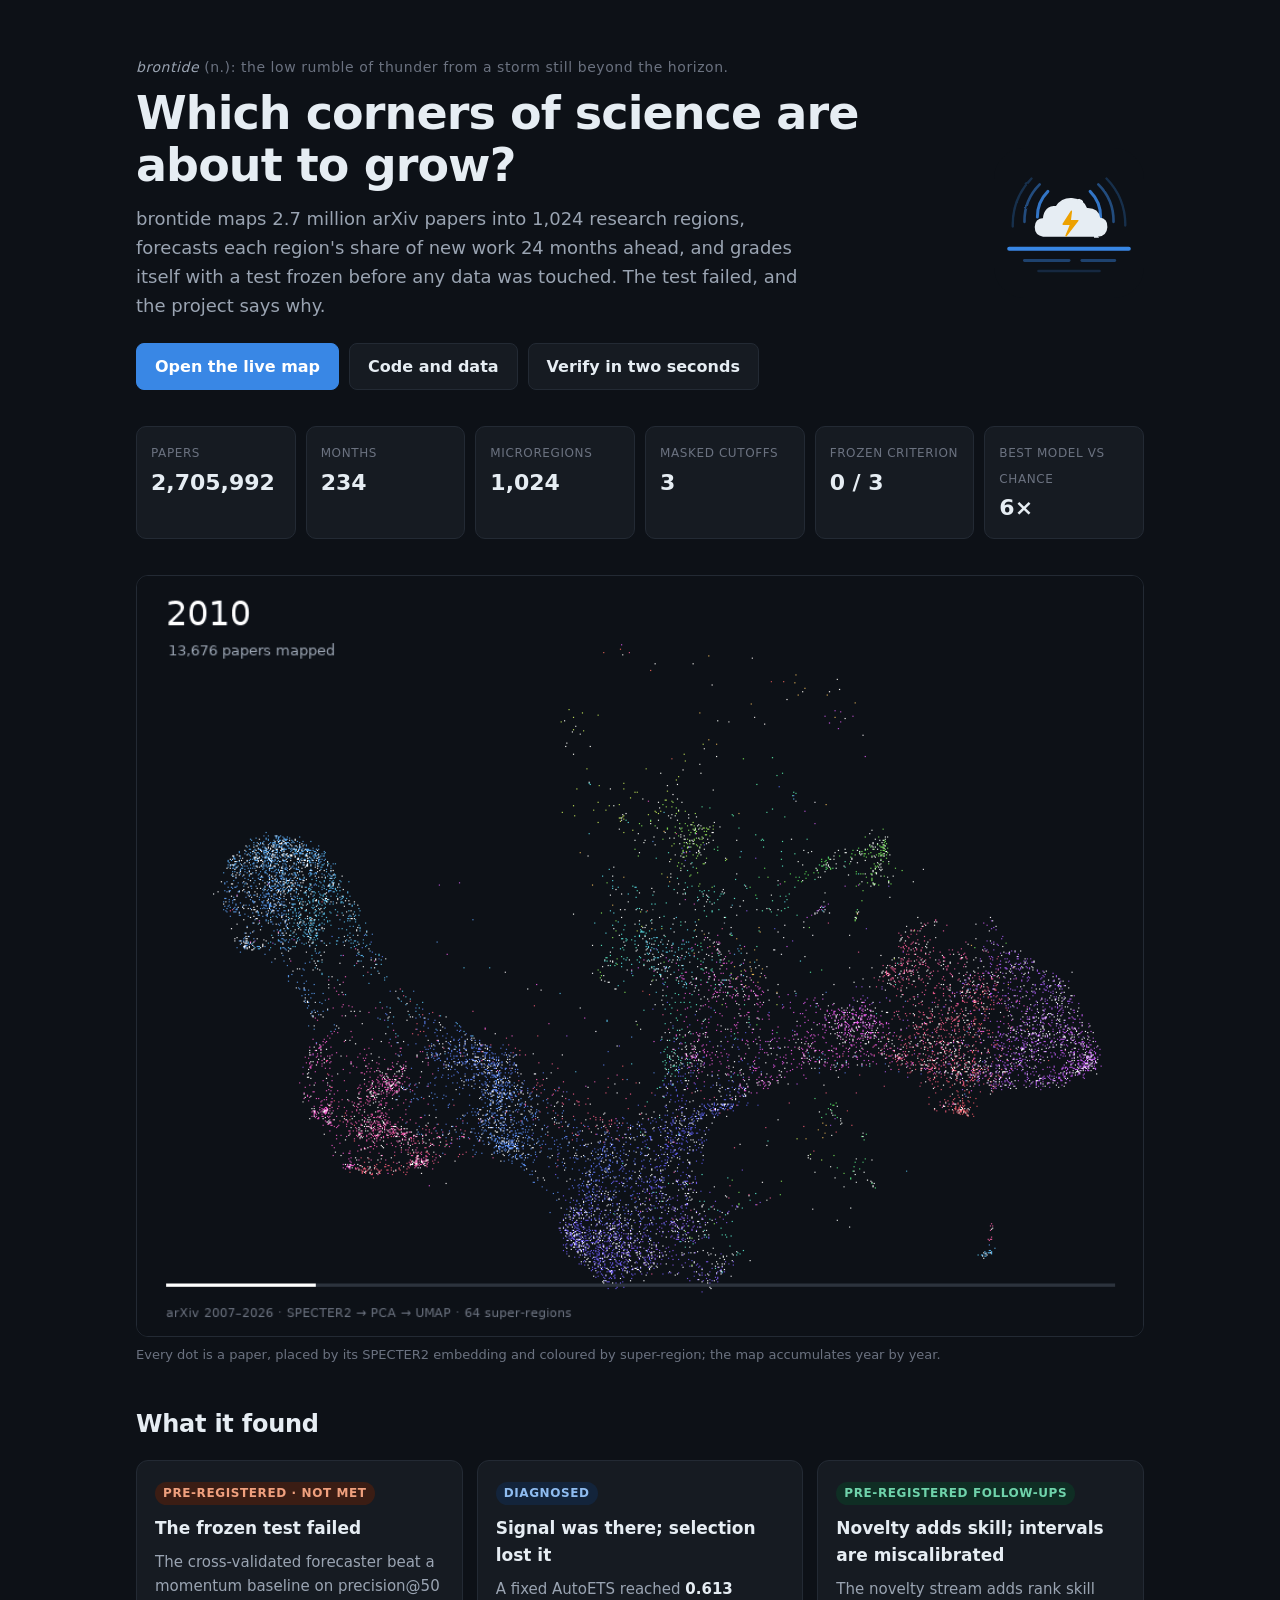
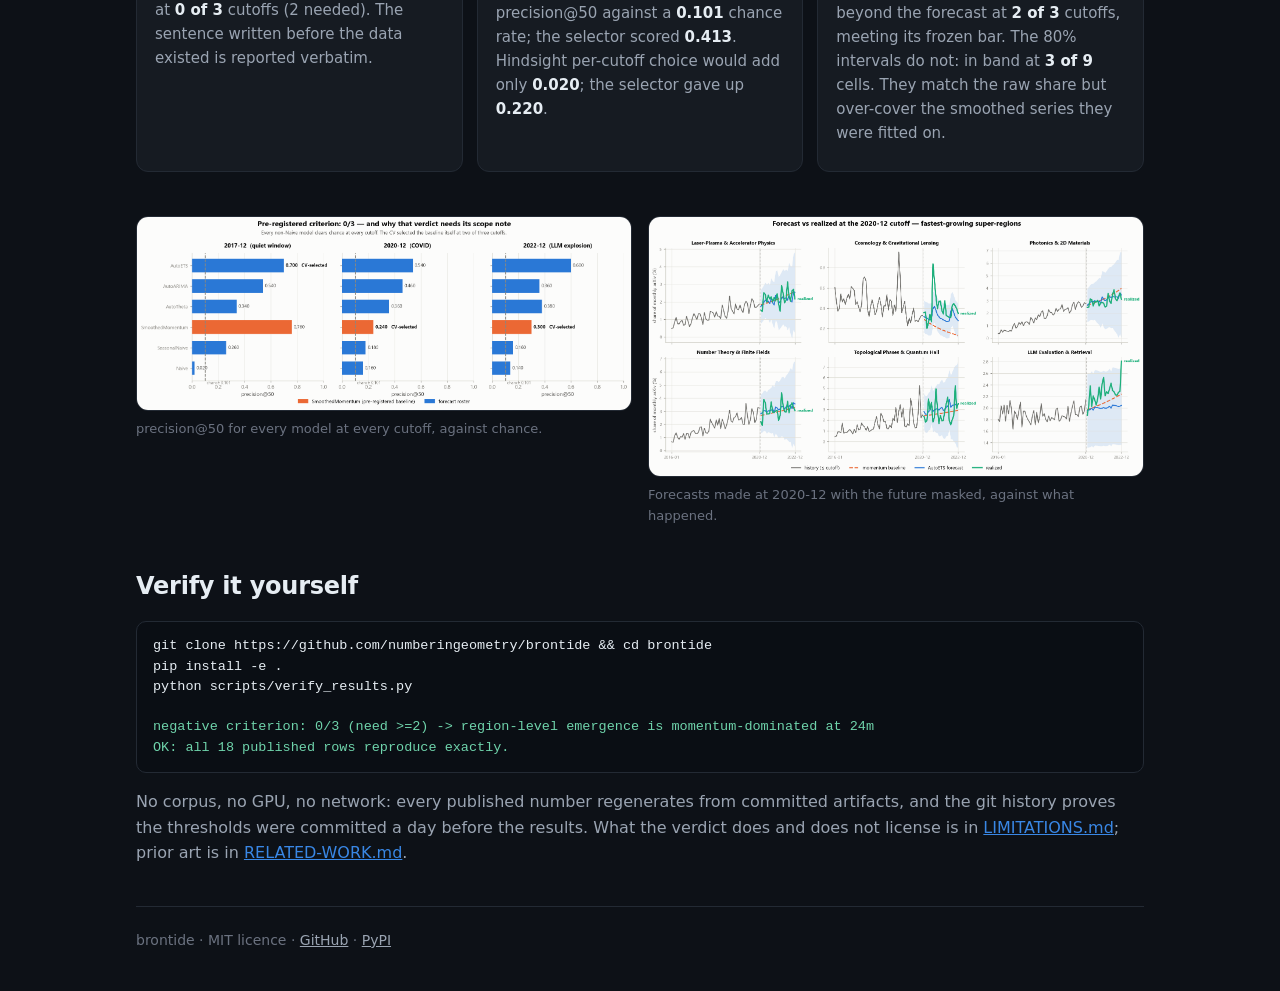
==== index.html @ 17303160 "Lead with the map, keep the null as the headline, and host the project page The README now opens wit" ====
<!doctype html>
<html lang="en">
<head>
<meta charset="utf-8">
<meta name="viewport" content="width=device-width, initial-scale=1">
<title>brontide · forecasting the research frontier</title>
<meta name="description" content="2.7 million arXiv papers, 1,024 research regions, 24-month forecasts, and a pre-registered test that failed, with the reason.">
<link rel="icon" href="assets/brontide-logo.svg" type="image/svg+xml">
<style>
:root { --bg:#0d1117; --panel:#161b22; --line:#232a34; --ink:#e6edf3; --ink2:#9aa4b2; --ink3:#6b7280;
  --blue:#3987e5; --orange:#d95926; --aqua:#199e70; }
* { box-sizing: border-box; }
body { margin: 0; background: var(--bg); color: var(--ink);
  font: 16px/1.6 system-ui, -apple-system, "Segoe UI", Inter, sans-serif; }
a { color: var(--blue); }
.wrap { max-width: 1040px; margin: 0 auto; padding: 0 16px; }
.hero { padding: 56px 0 28px; display: grid; grid-template-columns: 1fr auto; gap: 28px; align-items: center; }
@media (max-width: 720px) { .hero { grid-template-columns: 1fr; padding-top: 32px; } .hero img.logo { display: none; } }
.kicker { color: var(--ink3); font-size: 14px; letter-spacing: .04em; margin: 0 0 10px; }
.kicker em { color: var(--ink2); }
h1 { font-size: clamp(30px, 5vw, 46px); line-height: 1.12; margin: 0 0 14px; letter-spacing: -.02em; }
.lead { font-size: 18px; color: var(--ink2); max-width: 680px; margin: 0 0 22px; }
.cta { display: flex; gap: 10px; flex-wrap: wrap; }
.btn { display: inline-block; padding: 10px 18px; border-radius: 8px; text-decoration: none; font-weight: 600;
  border: 1px solid var(--line); color: var(--ink); background: var(--panel); }
.btn.primary { background: var(--blue); border-color: var(--blue); color: #fff; }
.logo { width: 150px; height: 150px; }
.stats { display: grid; grid-template-columns: repeat(auto-fit, minmax(150px, 1fr)); gap: 10px; margin: 8px 0 36px; }
.stat { background: var(--panel); border: 1px solid var(--line); border-radius: 10px; padding: 12px 14px; }
.stat b { display: block; font-size: 22px; font-variant-numeric: tabular-nums; }
.stat span { color: var(--ink3); font-size: 12px; text-transform: uppercase; letter-spacing: .05em; }
figure { margin: 0 0 40px; }
figure img { width: 100%; height: auto; border-radius: 12px; border: 1px solid var(--line); background: #0a0e14; display: block; }
figcaption { color: var(--ink3); font-size: 13px; margin-top: 8px; }
h2 { font-size: 24px; margin: 0 0 16px; letter-spacing: -.01em; }
.findings { display: grid; grid-template-columns: repeat(auto-fit, minmax(280px, 1fr)); gap: 14px; margin-bottom: 44px; }
.card { background: var(--panel); border: 1px solid var(--line); border-radius: 12px; padding: 18px; }
.card h3 { margin: 0 0 8px; font-size: 17px; }
.card p { margin: 0 0 8px; color: var(--ink2); font-size: 15px; }
.tag { display: inline-block; font-size: 12px; font-weight: 700; letter-spacing: .05em; text-transform: uppercase;
  padding: 2px 8px; border-radius: 999px; margin-bottom: 10px; }
.tag.fail { background: #3b1d14; color: #f0a07e; } .tag.ok { background: #0f2e24; color: #6fd3ab; } .tag.note { background: #13243b; color: #8fbcf0; }
.num { color: var(--ink); font-weight: 650; font-variant-numeric: tabular-nums; }
pre { background: #0a0e14; border: 1px solid var(--line); border-radius: 10px; padding: 14px 16px; overflow-x: auto;
  font: 13.5px/1.5 ui-monospace, SFMono-Regular, Menlo, Consolas, monospace; color: var(--ink); margin: 0 0 12px; }
.ok-line { color: #6fd3ab; }
.grid2 { display: grid; grid-template-columns: 1fr 1fr; gap: 16px; }
@media (max-width: 720px) { .grid2 { grid-template-columns: 1fr; } }
footer { border-top: 1px solid var(--line); margin-top: 40px; padding: 22px 0 40px; color: var(--ink3); font-size: 14px; }
footer a { color: var(--ink2); }
</style>
</head>
<body>
<div class="wrap">
  <section class="hero">
    <div>
      <p class="kicker"><em>brontide</em> (n.): the low rumble of thunder from a storm still beyond the horizon.</p>
      <h1>Which corners of science are about to grow?</h1>
      <p class="lead">brontide maps 2.7 million arXiv papers into 1,024 research regions, forecasts each region's
        share of new work 24 months ahead, and grades itself with a test frozen before any data was touched.
        The test failed, and the project says why.</p>
      <div class="cta">
        <a class="btn primary" href="dashboard.html">Open the live map</a>
        <a class="btn" href="https://github.com/numberingeometry/brontide">Code and data</a>
        <a class="btn" href="#verify">Verify in two seconds</a>
      </div>
    </div>
    <img class="logo" src="assets/brontide-logo.svg" alt="">
  </section>

  <div class="stats">
    <div class="stat"><span>Papers</span><b>2,705,992</b></div>
    <div class="stat"><span>Months</span><b>234</b></div>
    <div class="stat"><span>Microregions</span><b>1,024</b></div>
    <div class="stat"><span>Masked cutoffs</span><b>3</b></div>
    <div class="stat"><span>Frozen criterion</span><b>0 / 3</b></div>
    <div class="stat"><span>Best model vs chance</span><b>6&times;</b></div>
  </div>

  <figure>
    <img src="figures/map-evolution.gif" alt="The arXiv research frontier filling in, 2007 to 2026" loading="lazy">
    <figcaption>Every dot is a paper, placed by its SPECTER2 embedding and coloured by super-region; the map accumulates year by year.</figcaption>
  </figure>

  <h2>What it found</h2>
  <div class="findings">
    <div class="card">
      <span class="tag fail">Pre-registered · not met</span>
      <h3>The frozen test failed</h3>
      <p>The cross-validated forecaster beat a momentum baseline on precision@50 at <span class="num">0 of 3</span>
        cutoffs (2 needed). The sentence written before the data existed is reported verbatim.</p>
    </div>
    <div class="card">
      <span class="tag note">Diagnosed</span>
      <h3>Signal was there; selection lost it</h3>
      <p>A fixed AutoETS reached <span class="num">0.613</span> precision@50 against a <span class="num">0.101</span>
        chance rate; the selector scored <span class="num">0.413</span>. Hindsight per-cutoff choice would add only
        <span class="num">0.020</span>; the selector gave up <span class="num">0.220</span>.</p>
    </div>
    <div class="card">
      <span class="tag ok">Pre-registered follow-ups</span>
      <h3>Novelty adds skill; intervals are miscalibrated</h3>
      <p>The novelty stream adds rank skill beyond the forecast at <span class="num">2 of 3</span> cutoffs, meeting
        its frozen bar. The 80% intervals do not: in band at <span class="num">3 of 9</span> cells. They match the
        raw share but over-cover the smoothed series they were fitted on.</p>
    </div>
  </div>

  <div class="grid2">
    <figure>
      <img src="figures/validation-precision.png" alt="precision@50 by model and cutoff against the chance rate" loading="lazy">
      <figcaption>precision@50 for every model at every cutoff, against chance.</figcaption>
    </figure>
    <figure>
      <img src="figures/forecast-vs-realized.png" alt="History, forecast band and realised path for six super-regions" loading="lazy">
      <figcaption>Forecasts made at 2020-12 with the future masked, against what happened.</figcaption>
    </figure>
  </div>

  <h2 id="verify">Verify it yourself</h2>
  <pre>git clone https://github.com/numberingeometry/brontide && cd brontide
pip install -e .
python scripts/verify_results.py

<span class="ok-line">negative criterion: 0/3 (need >=2) -> region-level emergence is momentum-dominated at 24m
OK: all 18 published rows reproduce exactly.</span></pre>
  <p style="color:var(--ink2)">No corpus, no GPU, no network: every published number regenerates from committed artifacts,
    and the git history proves the thresholds were committed a day before the results.
    What the verdict does and does not license is in
    <a href="https://github.com/numberingeometry/brontide/blob/main/LIMITATIONS.md">LIMITATIONS.md</a>;
    prior art is in <a href="https://github.com/numberingeometry/brontide/blob/main/RELATED-WORK.md">RELATED-WORK.md</a>.</p>

  <footer>
    brontide · MIT licence ·
    <a href="https://github.com/numberingeometry/brontide">GitHub</a> ·
    <a href="https://pypi.org/project/brontide/">PyPI</a>
  </footer>
</div>
</body>
</html>
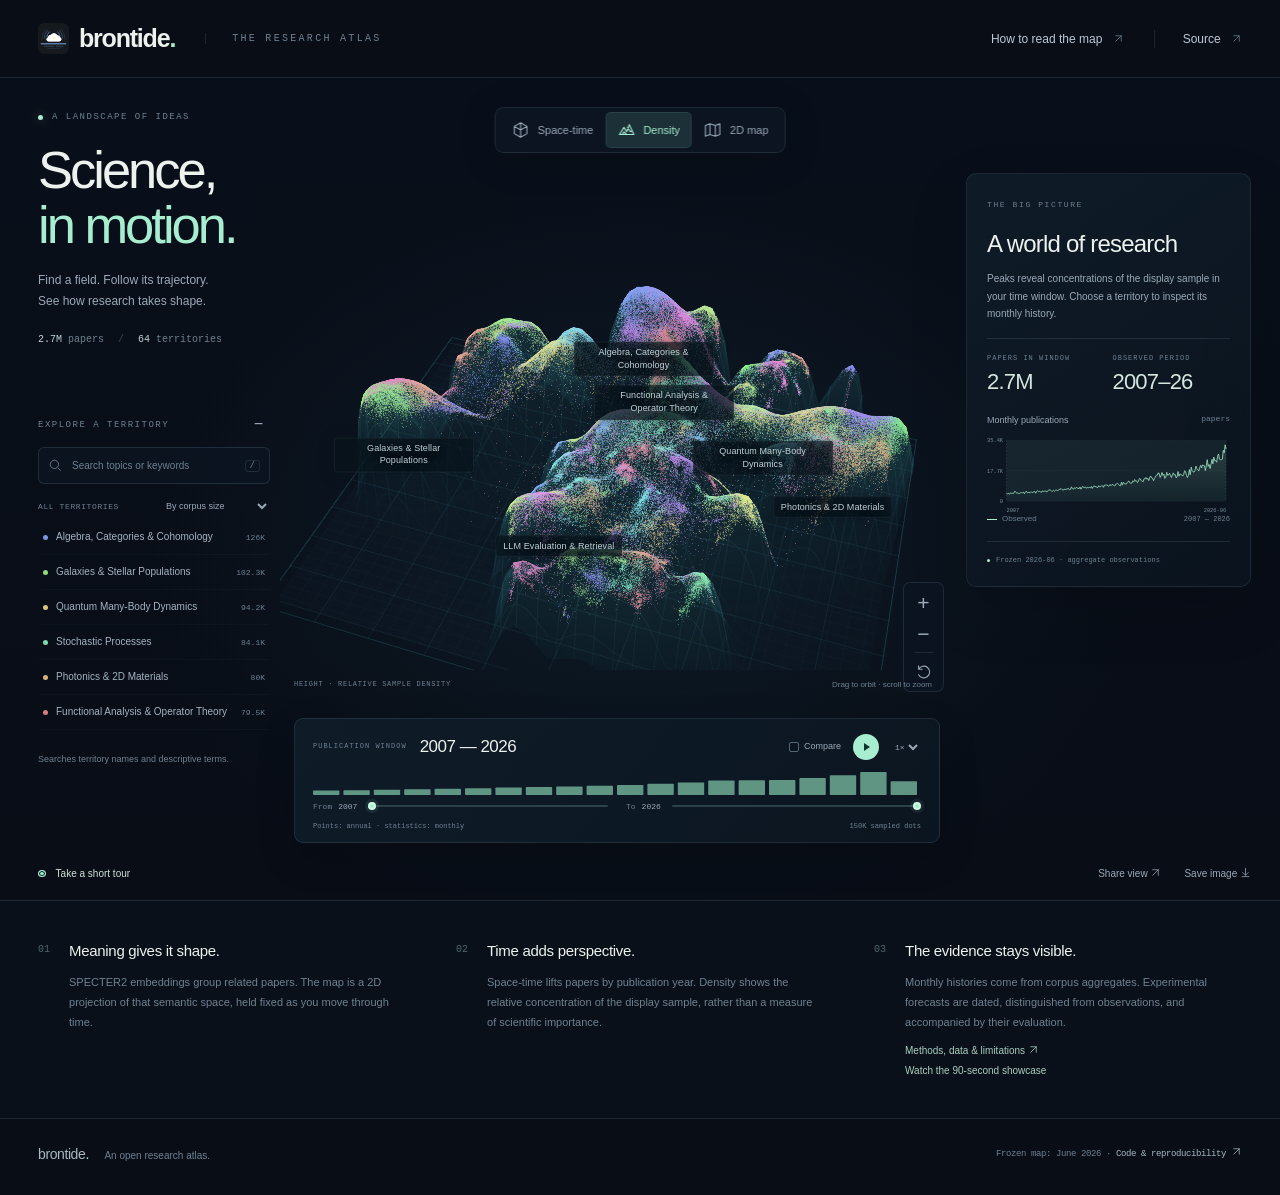
==== commit c4b82ddd: "Launch the cinematic research atlas with temporal exploration and portable public sources" ====
--- a/index.html
+++ b/index.html
@@ -1,140 +1,86 @@
 <!doctype html>
 <html lang="en">
 <head>
-<meta charset="utf-8">
-<meta name="viewport" content="width=device-width, initial-scale=1">
-<title>brontide · forecasting the research frontier</title>
-<meta name="description" content="2.7 million arXiv papers, 1,024 research regions, 24-month forecasts, and a pre-registered test that failed, with the reason.">
-<link rel="icon" href="assets/brontide-logo.svg" type="image/svg+xml">
-<style>
-:root { --bg:#0d1117; --panel:#161b22; --line:#232a34; --ink:#e6edf3; --ink2:#9aa4b2; --ink3:#6b7280;
-  --blue:#3987e5; --orange:#d95926; --aqua:#199e70; }
-* { box-sizing: border-box; }
-body { margin: 0; background: var(--bg); color: var(--ink);
-  font: 16px/1.6 system-ui, -apple-system, "Segoe UI", Inter, sans-serif; }
-a { color: var(--blue); }
-.wrap { max-width: 1040px; margin: 0 auto; padding: 0 16px; }
-.hero { padding: 56px 0 28px; display: grid; grid-template-columns: 1fr auto; gap: 28px; align-items: center; }
-@media (max-width: 720px) { .hero { grid-template-columns: 1fr; padding-top: 32px; } .hero img.logo { display: none; } }
-.kicker { color: var(--ink3); font-size: 14px; letter-spacing: .04em; margin: 0 0 10px; }
-.kicker em { color: var(--ink2); }
-h1 { font-size: clamp(30px, 5vw, 46px); line-height: 1.12; margin: 0 0 14px; letter-spacing: -.02em; }
-.lead { font-size: 18px; color: var(--ink2); max-width: 680px; margin: 0 0 22px; }
-.cta { display: flex; gap: 10px; flex-wrap: wrap; }
-.btn { display: inline-block; padding: 10px 18px; border-radius: 8px; text-decoration: none; font-weight: 600;
-  border: 1px solid var(--line); color: var(--ink); background: var(--panel); }
-.btn.primary { background: var(--blue); border-color: var(--blue); color: #fff; }
-.logo { width: 150px; height: 150px; }
-.stats { display: grid; grid-template-columns: repeat(auto-fit, minmax(150px, 1fr)); gap: 10px; margin: 8px 0 36px; }
-.stat { background: var(--panel); border: 1px solid var(--line); border-radius: 10px; padding: 12px 14px; }
-.stat b { display: block; font-size: 22px; font-variant-numeric: tabular-nums; }
-.stat span { color: var(--ink3); font-size: 12px; text-transform: uppercase; letter-spacing: .05em; }
-figure { margin: 0 0 40px; }
-figure img { width: 100%; height: auto; border-radius: 12px; border: 1px solid var(--line); background: #0a0e14; display: block; }
-figcaption { color: var(--ink3); font-size: 13px; margin-top: 8px; }
-h2 { font-size: 24px; margin: 0 0 16px; letter-spacing: -.01em; }
-.findings { display: grid; grid-template-columns: repeat(auto-fit, minmax(280px, 1fr)); gap: 14px; margin-bottom: 44px; }
-.card { background: var(--panel); border: 1px solid var(--line); border-radius: 12px; padding: 18px; }
-.card h3 { margin: 0 0 8px; font-size: 17px; }
-.card p { margin: 0 0 8px; color: var(--ink2); font-size: 15px; }
-.tag { display: inline-block; font-size: 12px; font-weight: 700; letter-spacing: .05em; text-transform: uppercase;
-  padding: 2px 8px; border-radius: 999px; margin-bottom: 10px; }
-.tag.fail { background: #3b1d14; color: #f0a07e; } .tag.ok { background: #0f2e24; color: #6fd3ab; } .tag.note { background: #13243b; color: #8fbcf0; }
-.num { color: var(--ink); font-weight: 650; font-variant-numeric: tabular-nums; }
-pre { background: #0a0e14; border: 1px solid var(--line); border-radius: 10px; padding: 14px 16px; overflow-x: auto;
-  font: 13.5px/1.5 ui-monospace, SFMono-Regular, Menlo, Consolas, monospace; color: var(--ink); margin: 0 0 12px; }
-.ok-line { color: #6fd3ab; }
-.grid2 { display: grid; grid-template-columns: 1fr 1fr; gap: 16px; }
-@media (max-width: 720px) { .grid2 { grid-template-columns: 1fr; } }
-footer { border-top: 1px solid var(--line); margin-top: 40px; padding: 22px 0 40px; color: var(--ink3); font-size: 14px; }
-footer a { color: var(--ink2); }
-</style>
+  <meta charset="utf-8">
+  <meta name="viewport" content="width=device-width, initial-scale=1">
+  <meta name="theme-color" content="#080d16">
+  <meta name="description" content="Explore the shape of research. An interactive atlas of 2.7 million arXiv papers, with semantic territories, publication timelines, and a space-time view.">
+  <title>brontide — the research atlas</title>
+  <link rel="icon" href="assets/brontide-logo.svg" type="image/svg+xml">
+  <link rel="stylesheet" href="web/styles.css">
 </head>
 <body>
-<div class="wrap">
-  <section class="hero">
-    <div>
-      <p class="kicker"><em>brontide</em> (n.): the low rumble of thunder from a storm still beyond the horizon.</p>
-      <h1>Which corners of science are about to grow?</h1>
-      <p class="lead">brontide maps 2.7 million arXiv papers into 1,024 research regions, forecasts each region's
-        share of new work 24 months ahead, and grades itself with a test frozen before any data was touched.
-        The test failed, and the project says why.</p>
-      <div class="cta">
-        <a class="btn primary" href="dashboard.html">Open the live map</a>
-        <a class="btn" href="https://github.com/numberingeometry/brontide">Code and data</a>
-        <a class="btn" href="#verify">Verify in two seconds</a>
+  <a class="skip-link" href="#explorer">Skip to research atlas</a>
+  <header class="site-header">
+    <a class="brand" href="./" aria-label="brontide home"><img src="assets/brontide-logo.svg" alt="" width="34" height="34"><span>brontide<span class="brand-dot">.</span></span></a>
+    <div class="header-description">THE RESEARCH ATLAS</div>
+    <nav aria-label="Main navigation">
+      <button class="text-button" id="method-open">How to read the map <span aria-hidden="true"><svg class="inline-icon" viewBox="0 0 16 16" aria-hidden="true"><path d="M4 12 12 4M4 4h8v8"/></svg></span></button>
+      <a class="source-link" href="https://github.com/numberingeometry/brontide" target="_blank" rel="noopener">Source <span aria-hidden="true"><svg class="inline-icon" viewBox="0 0 16 16" aria-hidden="true"><path d="M4 12 12 4M4 4h8v8"/></svg></span></a>
+    </nav>
+  </header>
+  <main id="explorer">
+    <section class="atlas" aria-label="Interactive research atlas">
+      <div class="scene" id="scene">
+        <canvas id="atlas-canvas" tabindex="0" aria-label="Research map. Drag to orbit, shift-drag to pan, scroll to zoom. Arrow keys orbit; plus and minus zoom; Home resets. Select a topic from the topic list for an accessible alternative."></canvas>
+        <div class="map-labels" id="map-labels" aria-hidden="true"></div>
+        <div class="axis-labels" id="axis-labels" aria-hidden="true"></div>
+        <div class="map-tooltip" id="map-tooltip" hidden></div>
+        <div class="loading-screen" id="loading" role="status"><span class="loading-orbit" aria-hidden="true"></span><span>Opening the research landscape…</span><small>Real papers. A fixed semantic frame.</small></div>
       </div>
-    </div>
-    <img class="logo" src="assets/brontide-logo.svg" alt="">
-  </section>
-
-  <div class="stats">
-    <div class="stat"><span>Papers</span><b>2,705,992</b></div>
-    <div class="stat"><span>Months</span><b>234</b></div>
-    <div class="stat"><span>Microregions</span><b>1,024</b></div>
-    <div class="stat"><span>Masked cutoffs</span><b>3</b></div>
-    <div class="stat"><span>Frozen criterion</span><b>0 / 3</b></div>
-    <div class="stat"><span>Best model vs chance</span><b>6&times;</b></div>
-  </div>
-
-  <figure>
-    <img src="figures/map-evolution.gif" alt="The arXiv research frontier filling in, 2007 to 2026" loading="lazy">
-    <figcaption>Every dot is a paper, placed by its SPECTER2 embedding and coloured by super-region; the map accumulates year by year.</figcaption>
-  </figure>
-
-  <h2>What it found</h2>
-  <div class="findings">
-    <div class="card">
-      <span class="tag fail">Pre-registered · not met</span>
-      <h3>The frozen test failed</h3>
-      <p>The cross-validated forecaster beat a momentum baseline on precision@50 at <span class="num">0 of 3</span>
-        cutoffs (2 needed). The sentence written before the data existed is reported verbatim.</p>
-    </div>
-    <div class="card">
-      <span class="tag note">Diagnosed</span>
-      <h3>Signal was there; selection lost it</h3>
-      <p>A fixed AutoETS reached <span class="num">0.613</span> precision@50 against a <span class="num">0.101</span>
-        chance rate; the selector scored <span class="num">0.413</span>. Hindsight per-cutoff choice would add only
-        <span class="num">0.020</span>; the selector gave up <span class="num">0.220</span>.</p>
-    </div>
-    <div class="card">
-      <span class="tag ok">Pre-registered follow-ups</span>
-      <h3>Novelty adds skill; intervals are miscalibrated</h3>
-      <p>The novelty stream adds rank skill beyond the forecast at <span class="num">2 of 3</span> cutoffs, meeting
-        its frozen bar. The 80% intervals do not: in band at <span class="num">3 of 9</span> cells. They match the
-        raw share but over-cover the smoothed series they were fitted on.</p>
-    </div>
-  </div>
-
-  <div class="grid2">
-    <figure>
-      <img src="figures/validation-precision.png" alt="precision@50 by model and cutoff against the chance rate" loading="lazy">
-      <figcaption>precision@50 for every model at every cutoff, against chance.</figcaption>
-    </figure>
-    <figure>
-      <img src="figures/forecast-vs-realized.png" alt="History, forecast band and realised path for six super-regions" loading="lazy">
-      <figcaption>Forecasts made at 2020-12 with the future masked, against what happened.</figcaption>
-    </figure>
-  </div>
-
-  <h2 id="verify">Verify it yourself</h2>
-  <pre>git clone https://github.com/numberingeometry/brontide && cd brontide
-pip install -e .
-python scripts/verify_results.py
-
-<span class="ok-line">negative criterion: 0/3 (need >=2) -> region-level emergence is momentum-dominated at 24m
-OK: all 18 published rows reproduce exactly.</span></pre>
-  <p style="color:var(--ink2)">No corpus, no GPU, no network: every published number regenerates from committed artifacts,
-    and the git history proves the thresholds were committed a day before the results.
-    What the verdict does and does not license is in
-    <a href="https://github.com/numberingeometry/brontide/blob/main/LIMITATIONS.md">LIMITATIONS.md</a>;
-    prior art is in <a href="https://github.com/numberingeometry/brontide/blob/main/RELATED-WORK.md">RELATED-WORK.md</a>.</p>
-
-  <footer>
-    brontide · MIT licence ·
-    <a href="https://github.com/numberingeometry/brontide">GitHub</a> ·
-    <a href="https://pypi.org/project/brontide/">PyPI</a>
-  </footer>
-</div>
+      <div class="stage-heading">
+        <div class="eyebrow"><span class="status-dot"></span> A LANDSCAPE OF IDEAS</div>
+        <h1>Science,<br><span>in motion.</span></h1>
+        <p>Find a field. Follow its trajectory.<br>See how research takes shape.</p>
+        <div class="corpus-line"><strong id="corpus-size">2.7M</strong> papers <span> / </span> <strong id="territory-count">64</strong> territories</div>
+      </div>
+      <div class="view-controls" role="group" aria-label="Visualization mode">
+        <button data-view="space" class="active" aria-pressed="true"><svg viewBox="0 0 20 20" aria-hidden="true"><path d="m10 2 7 4v8l-7 4-7-4V6Zm0 0v8m7-4-7 4-7-4m7 4v8"/></svg>Space-time</button>
+        <button data-view="terrain" aria-pressed="false"><svg viewBox="0 0 20 20" aria-hidden="true"><path d="m2 15 5-8 3 5 3-8 5 11ZM5 15l2-3 3 3m1-8 3 5 2-1"/></svg>Density</button>
+        <button data-view="map" aria-pressed="false"><svg viewBox="0 0 20 20" aria-hidden="true"><path d="m2 5 5-2 6 2 5-2v12l-5 2-6-2-5 2Zm5-2v12m6-10v12"/></svg>2D map</button>
+      </div>
+      <aside class="topic-browser" id="topic-browser" aria-label="Browse research territories">
+        <div class="browser-heading"><span>EXPLORE A TERRITORY</span><button class="icon-button browser-toggle" id="browser-toggle" aria-label="Show or hide topic list" aria-expanded="true">−</button></div>
+        <div class="browser-body" id="browser-body">
+          <label class="search-field" for="topic-search"><svg viewBox="0 0 20 20" aria-hidden="true"><circle cx="8.5" cy="8.5" r="5.5"/><path d="m13 13 4 4"/></svg><input id="topic-search" type="search" placeholder="Search topics or keywords" autocomplete="off"><span class="keycap" aria-hidden="true">/</span></label>
+          <div class="list-heading"><span id="topic-list-caption">ALL TERRITORIES</span><select id="topic-sort" aria-label="Sort territories"><option value="size">By corpus size</option><option value="change">By observed change</option><option value="name">A to Z</option></select></div>
+          <div id="topic-list" class="topic-list" role="list" aria-label="Research territories"></div>
+          <p class="search-note" id="search-note">Searches territory names and descriptive terms.</p>
+        </div>
+      </aside>
+      <aside class="inspector" id="inspector" aria-label="Selected research territory">
+        <div class="inspector-top"><span class="eyebrow" id="detail-kicker">THE BIG PICTURE</span><button class="icon-button" id="clear-selection" aria-label="Clear selected territory" hidden>×</button></div>
+        <h2 id="detail-name">A world of research</h2>
+        <p class="detail-description" id="detail-description">Every point is a sampled paper. Related work forms a territory; height reveals when it appeared.</p>
+        <div id="detail-terms" class="term-list"></div>
+        <div class="detail-stats"><div><span id="stat-one-label">PAPERS IN WINDOW</span><strong id="stat-one">—</strong></div><div><span id="stat-two-label">OBSERVED PERIOD</span><strong id="stat-two">—</strong></div></div>
+        <div class="chart-heading"><span id="chart-title">Monthly publications</span><span id="chart-unit">papers</span></div>
+        <svg id="history-chart" class="history-chart" viewBox="0 0 500 160" role="img" aria-label="Monthly publication history"></svg>
+        <div class="chart-legend"><span><i class="observed-key"></i>Observed</span><span id="forecast-legend" hidden><i class="forecast-key"></i>Forecast</span><span id="chart-date-label">2007 — 2026</span></div>
+        <div class="comparison-note" id="comparison-note" hidden></div>
+        <div class="representative" id="representative" hidden><span class="small-label">A REPRESENTATIVE PAPER</span><p id="representative-title"></p><span class="representative-note">A corpus example, not filtered by the time window.</span></div>
+        <div class="subarea-section" id="subarea-section" hidden><button id="subarea-toggle" class="subarea-toggle" aria-expanded="false">Explore microregions <span id="subarea-count"></span><span aria-hidden="true"><svg class="inline-icon" viewBox="0 0 16 16" aria-hidden="true"><path d="M4 12 12 4M4 4h8v8"/></svg></span></button><div id="subarea-content" hidden><p class="micro-note">Statistical subareas within this territory. Point-level assignments are not included in the public map.</p><label class="sr-only" for="microregion-select">Choose a microregion</label><select id="microregion-select"></select><p id="microregion-description" class="micro-note"></p></div></div>
+        <div class="inspector-footer"><span class="tiny-dot"></span><span id="detail-provenance">Frozen corpus · through June 2026</span></div>
+      </aside>
+      <div class="scene-tools" role="group" aria-label="Map tools">
+        <button class="icon-button" id="zoom-in" aria-label="Zoom in" title="Zoom in">+</button><button class="icon-button" id="zoom-out" aria-label="Zoom out" title="Zoom out">−</button><span></span><button class="icon-button" id="reset-camera" aria-label="Reset camera" title="Reset camera"><svg viewBox="0 0 20 20" aria-hidden="true"><path d="M4 7a6.5 6.5 0 1 1 0 6M4 3v4h4"/></svg></button>
+      </div>
+      <div class="view-caption"><span id="view-caption">VERTICAL AXIS · PUBLICATION YEAR</span><span id="gesture-caption">Drag to orbit · scroll to zoom</span></div>
+      <div class="time-dock">
+        <div class="time-dock-top"><div><span class="small-label">PUBLICATION WINDOW</span><strong id="window-label">2007 — 2026</strong></div><div class="time-actions"><label class="compare-control"><input type="checkbox" id="compare-toggle"><span>Compare</span></label><button class="play-button" id="play" aria-label="Play publication timeline"><span id="play-icon" class="play-glyph" aria-hidden="true"></span></button><label class="sr-only" for="playback-speed">Playback speed</label><select id="playback-speed" aria-label="Playback speed"><option value="1000">1×</option><option value="500">2×</option><option value="2000">½×</option></select></div></div>
+        <svg id="timeline" viewBox="0 0 760 34" preserveAspectRatio="none" aria-hidden="true"></svg>
+        <div class="range-controls"><label for="year-from">From <output id="year-from-label">2007</output><input id="year-from" type="range" min="0" max="19" value="0"></label><label for="year-to">To <output id="year-to-label">2026</output><input id="year-to" type="range" min="0" max="19" value="19"></label></div>
+        <div class="timeline-foot"><span id="time-resolution">Points: annual · statistics: monthly</span><span id="visible-points">Loading sample</span></div>
+      </div>
+      <div class="story-toolbar"><button id="story-start"><span class="tour-glyph" aria-hidden="true"></span> Take a short tour</button><span></span><button id="share-view" title="Copy a link to this view">Share view <span aria-hidden="true"><svg class="inline-icon" viewBox="0 0 16 16" aria-hidden="true"><path d="M4 12 12 4M4 4h8v8"/></svg></span></button><button id="export-image" title="Download this view as an image">Save image <svg class="inline-icon" viewBox="0 0 16 16" aria-hidden="true"><path d="M8 2v10m-4-4 4 4 4-4M3 14h10"/></svg></button></div>
+      <div class="story-card" id="story-card" hidden aria-live="polite"><div class="story-top"><span id="story-step">01 / 04</span><button class="icon-button" id="story-close" aria-label="Close tour">×</button></div><h3 id="story-title"></h3><p id="story-description"></p><div class="story-bottom"><button id="story-previous" class="text-button"><svg class="inline-icon" viewBox="0 0 16 16" aria-hidden="true"><path d="M14 8H2m5-5-5 5 5 5"/></svg> Back</button><button id="story-next">Next chapter <svg class="inline-icon" viewBox="0 0 16 16" aria-hidden="true"><path d="M2 8h12m-5-5 5 5-5 5"/></svg></button></div></div>
+    </section>
+    <section class="context-strip" aria-label="About this atlas"><div><span class="context-number">01</span><div><h2>Meaning gives it shape.</h2><p>SPECTER2 embeddings group related papers. The map is a 2D projection of that semantic space, held fixed as you move through time.</p></div></div><div><span class="context-number">02</span><div><h2>Time adds perspective.</h2><p>Space-time lifts papers by publication year. Density shows the relative concentration of the display sample, rather than a measure of scientific importance.</p></div></div><div><span class="context-number">03</span><div><h2>The evidence stays visible.</h2><p>Monthly histories come from corpus aggregates. Experimental forecasts are dated, distinguished from observations, and accompanied by their evaluation.</p><button class="inline-link" id="evidence-open">Methods, data &amp; limitations <svg class="inline-icon" viewBox="0 0 16 16" aria-hidden="true"><path d="M4 12 12 4M4 4h8v8"/></svg></button><p><a class="inline-link" href="assets/atlas-showcase.mp4">Watch the 90-second showcase</a></p></div></div></section>
+  </main>
+  <footer class="site-footer"><span>brontide<span class="brand-dot">.</span> <span class="footer-descriptor">An open research atlas.</span></span><span>Frozen map: <span id="footer-date">June 2026</span> · <a href="https://github.com/numberingeometry/brontide" target="_blank" rel="noopener">Code &amp; reproducibility <svg class="inline-icon" viewBox="0 0 16 16" aria-hidden="true"><path d="M4 12 12 4M4 4h8v8"/></svg></a></span></footer>
+  <div class="toast" id="toast" role="status" aria-live="polite"></div>
+  <dialog id="method-dialog" aria-labelledby="method-title"><div class="dialog-heading"><span class="eyebrow">A FIELD GUIDE</span><button class="icon-button" id="method-close" aria-label="Close map guide">×</button></div><h2 id="method-title">Read the landscape.</h2><p class="dialog-lead">A visual tool for exploring the research corpus, with a separate, reproducible forecasting experiment.</p><div class="method-grid"><section><h3>What the axes mean</h3><p>Horizontal position is a fixed PCA → UMAP projection of SPECTER2 paper embeddings. Nearby dots often describe related work, but projected distances and apparent gaps are not calibrated semantic measurements. Clustering uses the 50-dimensional PCA space.</p><p>In <b>space-time</b>, height is publication year. In <b>density</b>, height is a smoothed, normalized concentration of the sampled points in the selected window. Density is neither paper quality nor a forecast.</p></section><section><h3>What you are seeing</h3><p id="method-sample">The map displays a stratified sample of the frozen arXiv corpus. Counts and monthly histories use aggregate artifacts, not dot counts.</p><p>Map points have annual dates; charts retain monthly resolution. The final year is partial. Topic names are generated descriptions, not an authoritative taxonomy. Representative titles may come from outside the selected window.</p><p>Microregion series can be inspected within a territory. The public point sample has only superregion assignments, so microregion selection does not relabel or relocate dots.</p></section><section><h3>Window and comparison</h3><p>The sliders filter publication years. Compare retains papers before the selected window as a muted baseline and highlights papers in the window. The chart marks the same window; percentage-point changes compare mean observed monthly shares in the endpoint years.</p><p>This is retrospective exploration: the display projection was fitted using the full frozen corpus. Moving the year does not create a historically refitted model.</p></section><section><h3>Forecasts and evaluation</h3><p>Forecasts begin after June 2026 and use the committed production model, SmoothedMomentum. They are independent projections, not jointly normalized across regions, and are experimental extrapolations rather than promises. The pre-registered selection procedure beat its momentum baseline at <b>0 of 3</b> masked cutoffs, missing its ≥2 criterion.</p><p>Published 80% intervals failed the calibration criterion; the explorer does not present them as calibrated uncertainty. The frozen result and its scope remain in the repository.</p><a href="https://github.com/numberingeometry/brontide/blob/main/LIMITATIONS.md" target="_blank" rel="noopener">Read evaluation &amp; limitations <svg class="inline-icon" viewBox="0 0 16 16" aria-hidden="true"><path d="M4 12 12 4M4 4h8v8"/></svg></a></section></div><div class="controls-guide"><strong>Make it yours</strong><span>Drag: orbit · Shift/right-drag: pan · Scroll/pinch: zoom · Arrows: orbit · +/−: zoom · Home: reset · /: search · Escape: clear selection</span></div><p class="build-note" id="build-note"></p></dialog>
+  <noscript><div class="noscript-notice">This interactive atlas needs JavaScript. <a href="figures/frontier-map.png">View the static research map</a> or <a href="https://github.com/numberingeometry/brontide">read the methods and reproducible results</a>.</div></noscript>
+  <script type="module" src="web/app.js"></script>
 </body>
 </html>
--- a/web/styles.css
+++ b/web/styles.css
@@ -0,0 +1,11 @@
+@charset "UTF-8";
+:root{color-scheme:dark;--bg:#080d16;--panel:#0c1420;--ink:#edf2ef;--muted:#9aa9b8;--quiet:#6d8091;--line:rgba(169,196,212,.13);--mint:#a7edcf;--cyan:#72cddd;--warm:#e8ba88;--mono:ui-monospace,SFMono-Regular,Consolas,monospace;--sans:Inter,"Helvetica Neue",Arial,sans-serif}
+*{box-sizing:border-box}body{margin:0;background:var(--bg);color:var(--ink);font:14px/1.5 var(--sans);-webkit-font-smoothing:antialiased}button,input,select{font:inherit}button,a,input,select{-webkit-tap-highlight-color:transparent}button{color:inherit;cursor:pointer;border:0}button:disabled{opacity:.35;cursor:default}a{color:inherit;text-decoration:none}button:hover,a:hover{color:var(--mint)}button:focus-visible,a:focus-visible,input:focus-visible,select:focus-visible,canvas:focus-visible{outline:2px solid var(--mint);outline-offset:4px}svg{display:block}button svg{width:18px;height:18px;fill:none;stroke:currentColor;stroke-width:1.2;stroke-linecap:round;stroke-linejoin:round}[hidden]{display:none!important}.sr-only{position:absolute;width:1px;height:1px;padding:0;margin:-1px;overflow:hidden;clip:rect(0,0,0,0);white-space:nowrap;border:0}.skip-link{position:fixed;z-index:100;top:-80px;left:12px;background:var(--mint);color:var(--bg);padding:12px}.skip-link:focus{top:12px}.site-header{height:78px;display:flex;align-items:center;padding:0 38px;border-bottom:1px solid var(--line);gap:30px}.brand{display:flex;align-items:center;gap:10px;font-size:25px;font-weight:650;letter-spacing:-1.2px}.brand img{width:31px;height:31px;filter:saturate(.5) brightness(1.5)}.brand-dot{color:var(--mint)}.header-description{font:10px var(--mono);letter-spacing:2.3px;color:var(--quiet);padding-left:26px;border-left:1px solid var(--line)}.site-header nav{display:flex;align-items:center;gap:30px;margin-left:auto;font-size:12px;color:#bcc8d3}.text-button,.inline-link{background:none;padding:0;color:inherit}.text-button span,.source-link span{margin-left:7px;color:var(--quiet)}.source-link{border-left:1px solid var(--line);padding-left:28px}.atlas{position:relative;height:calc(100svh - 78px);min-height:790px;max-height:1060px;isolation:isolate;overflow:hidden;background:radial-gradient(ellipse at 49% 54%,#11223166 0,transparent 52%),linear-gradient(180deg,#090f1a 0%,#080d16 100%)}.scene{position:absolute;inset:0;overflow:hidden;z-index:-1;background:radial-gradient(ellipse at 50% 60%,#11252d44,transparent 55%)}#atlas-canvas{width:100%;height:100%;display:block;touch-action:none;cursor:grab}#atlas-canvas:active{cursor:grabbing}.stage-heading{position:absolute;left:38px;top:32px;pointer-events:none}.eyebrow,.small-label{font:9px/1.6 var(--mono);letter-spacing:1.5px;color:var(--quiet)}.eyebrow{display:flex;align-items:center;gap:9px}.status-dot{height:5px;width:5px;border-radius:50%;background:var(--mint);box-shadow:0 0 12px #a7edcf60}.stage-heading h1{font-size:clamp(40px,4.1vw,64px);font-weight:430;line-height:1.04;letter-spacing:-3px;margin:19px 0 17px}.stage-heading h1 span{color:var(--mint)}.stage-heading p{font-size:12px;line-height:1.8;color:var(--muted);margin:0}.corpus-line{margin-top:21px;font:10px var(--mono);color:var(--quiet)}.corpus-line strong{color:#c0d2d8;font-weight:400}.corpus-line span{padding:0 8px;color:#364657}.view-controls{position:absolute;top:29px;left:50%;transform:translateX(-50%);display:flex;background:#0c1522db;border:1px solid var(--line);padding:4px;border-radius:9px;box-shadow:0 6px 40px #0002;white-space:nowrap;backdrop-filter:blur(20px)}.view-controls button{background:none;padding:9px 12px;border-radius:5px;display:flex;gap:8px;align-items:center;font-size:11px;color:var(--muted)}.view-controls button.active{background:#1c3037;color:var(--mint);box-shadow:inset 0 0 0 1px #a7edcf17}.topic-browser{position:absolute;left:38px;top:337px;width:232px}.browser-heading{display:flex;align-items:center;justify-content:space-between;margin-bottom:12px;font:9px var(--mono);letter-spacing:1.5px;color:var(--quiet)}.icon-button{display:inline-flex;align-items:center;justify-content:center;background:transparent;width:31px;height:31px;color:var(--muted);font-size:21px;line-height:1;border-radius:5px;flex-shrink:0}.icon-button:hover{background:#a7edcf0d;color:var(--mint)}.browser-toggle{width:23px;height:20px;font-size:16px}.search-field{display:flex;align-items:center;border:1px solid #92b4c829;border-radius:6px;background:#0b1520d9;padding:9px;gap:7px}.search-field svg{width:15px;height:15px;stroke:var(--quiet);fill:none;flex-shrink:0;stroke-width:1.2}.search-field input{width:100%;min-width:0;background:none;border:0;color:var(--ink);outline:none;font-size:10px}.search-field input::placeholder{color:var(--quiet)}.search-field:focus-within{border-color:#a7edcf77}.keycap{font:9px var(--mono);color:var(--quiet);border:1px solid var(--line);border-radius:3px;padding:0 4px}.list-heading{display:flex;justify-content:space-between;align-items:center;color:var(--quiet);font:8px var(--mono);letter-spacing:.6px;margin:16px 0 8px;gap:4px}.list-heading select{max-width:108px;background:none;border:0;color:var(--muted);font:9px var(--sans);cursor:pointer;padding:0 10px 0 0}select option{background:#0c1420;color:var(--ink)}.topic-list{max-height:220px;overflow-y:auto;scrollbar-width:thin;scrollbar-color:#304552 transparent;overscroll-behavior:contain}.topic-row{display:flex;align-items:center;gap:8px;background:none;text-align:left;width:100%;padding:9px 5px;border-bottom:1px solid #a4bdcf09;border-radius:3px;color:#a3b3c1;font-size:10px;line-height:1.35;min-height:35px}.topic-row:hover,.topic-row.selected{background:#8cc6b20b;color:var(--ink)}.topic-row.selected{box-shadow:inset 2px 0 var(--mint)}.topic-swatch{width:5px;height:5px;border-radius:50%;flex-shrink:0}.topic-row .topic-name{flex:1}.topic-size{font:8px var(--mono);color:var(--quiet)}.search-note{color:var(--quiet);font-size:9px;line-height:1.6;margin-top:12px}.empty-topics{color:var(--muted);font-size:11px;padding:20px 5px}.inspector{position:absolute;right:29px;top:95px;width:285px;max-height:calc(100% - 185px);overflow-y:auto;scrollbar-width:thin;scrollbar-color:#243746 transparent;background:linear-gradient(145deg,#101d29e6,#0b141fe0);border:1px solid #9cbbc21a;border-radius:10px;padding:20px;box-shadow:0 24px 60px #0002;backdrop-filter:blur(24px)}.inspector-top{display:flex;align-items:center;justify-content:space-between;min-height:23px}.inspector-top .eyebrow{font-size:8px;letter-spacing:1.6px}.inspector-top .icon-button{height:22px;width:22px;font-size:20px}.inspector h2{font-size:24px;font-weight:450;line-height:1.18;letter-spacing:-.8px;margin:13px 0 12px}.detail-description{font-size:10px;line-height:1.75;color:var(--muted);margin:0 0 15px}.term-list{display:flex;flex-wrap:wrap;gap:5px;margin-bottom:15px}.term-list:empty{display:none}.term-list span{padding:3px 7px;border:1px solid var(--line);border-radius:3px;color:#9aadb9;font-size:8px}.detail-stats{display:grid;grid-template-columns:1fr 1fr;gap:8px;padding:15px 0 19px;border-top:1px solid var(--line)}.detail-stats span{font:7px var(--mono);letter-spacing:1px;color:var(--quiet);display:block;margin-bottom:7px}.detail-stats strong{font-size:22px;line-height:1.2;font-weight:420;letter-spacing:-.8px;color:#d4e6de}.chart-heading{display:flex;justify-content:space-between;font-size:9px;color:var(--muted);margin-bottom:8px}.chart-heading>span+span{font:8px var(--mono);color:var(--quiet)}.history-chart{width:100%;height:auto;overflow:visible}.chart-grid{stroke:#9cb4c91a;stroke-width:1}.chart-axis{fill:#788d9e;font:12px var(--mono)}.chart-history{fill:none;stroke:#9de0c2;stroke-width:1.7;stroke-linejoin:round}.chart-forecast{fill:none;stroke:#e8ba88;stroke-width:1.5;stroke-dasharray:5 5}.chart-area{fill:url(#chart-gradient)}.chart-window{fill:#91d5b713}.chart-marker{stroke:#b8d8c544;stroke-width:1;stroke-dasharray:3 4}.chart-legend{display:flex;align-items:center;gap:13px;font-size:8px;color:var(--quiet);margin:0 0 14px}.chart-legend>span{display:flex;align-items:center;gap:5px}.chart-legend>span:last-child{margin-left:auto;font:7px var(--mono)}.chart-legend i{display:inline-block;width:10px;height:1px;background:var(--mint)}.chart-legend .forecast-key{background:var(--warm)}.representative{border-top:1px solid var(--line);padding-top:15px;margin-top:15px}.representative .small-label{font-size:7px;letter-spacing:1.2px}.representative p{font-size:11px;line-height:1.7;color:#bac9d2;margin:8px 0}.representative a{text-decoration:underline;text-decoration-color:#a7edcf44;text-underline-offset:3px}.representative-note{font-size:8px;color:var(--quiet);line-height:1.5;display:block}.inspector-footer{border-top:1px solid var(--line);margin-top:16px;padding-top:13px;display:flex;align-items:center;gap:6px;font:7px/1.5 var(--mono);color:var(--quiet)}.tiny-dot{width:3px;height:3px;background:var(--mint);border-radius:50%;flex-shrink:0}.comparison-note{font:9px/1.65 var(--sans);color:var(--muted);padding:10px;border:1px solid var(--line);border-radius:4px}.comparison-note strong{color:var(--mint);font-weight:500}.subarea-section{margin-top:15px;border-top:1px solid var(--line);padding-top:12px}.subarea-toggle{display:flex;align-items:center;gap:6px;width:100%;padding:0;background:none;font-size:10px;text-align:left;color:var(--muted)}.subarea-toggle span:last-child{margin-left:auto;color:var(--mint)}#subarea-count{font:8px var(--mono);color:var(--quiet)}.micro-note{font-size:9px;line-height:1.7;color:var(--quiet)}#microregion-select{width:100%;background:#0a1420;border:1px solid var(--line);padding:8px;border-radius:4px;color:var(--muted);font-size:10px}.scene-tools{position:absolute;right:336px;bottom:208px;display:flex;flex-direction:column;align-items:center;padding:4px;border:1px solid var(--line);border-radius:7px;background:#0b1522bb;backdrop-filter:blur(12px)}.scene-tools>span{height:1px;width:18px;background:var(--line);margin:3px 0}.scene-tools .icon-button{font-weight:300}.view-caption{position:absolute;left:294px;right:348px;bottom:211px;display:flex;justify-content:space-between;gap:10px;font:7px var(--mono);letter-spacing:.7px;color:var(--quiet);pointer-events:none}.view-caption>span+span{font:8px var(--sans);letter-spacing:0}.time-dock{position:absolute;bottom:57px;left:294px;right:340px;padding:15px 18px 12px;border:1px solid #9bb6c722;background:linear-gradient(130deg,#101e2ae6,#0c1621ed);border-radius:9px;backdrop-filter:blur(24px);box-shadow:0 14px 40px #0002}.time-dock-top{display:flex;align-items:center;justify-content:space-between;gap:10px}.time-dock-top>div:first-child{display:flex;align-items:center;gap:13px}.time-dock .small-label{font-size:7px;letter-spacing:1px}.time-dock strong{font-size:17px;font-weight:430;letter-spacing:-.5px;white-space:nowrap}.time-actions{display:flex;align-items:center;gap:12px}.compare-control{display:flex;align-items:center;gap:5px;font-size:9px;color:var(--muted);cursor:pointer}.compare-control input{appearance:none;width:10px;height:10px;outline-offset:3px;background:#0b1421;border:1px solid #526675;border-radius:2px;cursor:pointer;margin:0}.compare-control input:checked{background:var(--mint);border-color:var(--mint);box-shadow:inset 0 0 0 2px #10201f}.play-button{display:grid;place-items:center;border-radius:50%;width:26px;height:26px;background:var(--mint);color:#12332b;font-size:9px}.play-button:hover{background:#c1ffe2;color:#12332b}.time-actions select{border:0;background:none;color:var(--muted);font:8px var(--mono);max-width:37px;padding:0}#timeline{height:26px;width:100%;margin:9px 0 3px}.range-controls{display:flex;gap:18px}.range-controls label{display:flex;align-items:center;gap:6px;flex:1;min-width:0;font:8px var(--mono);color:var(--quiet)}.range-controls output{color:var(--muted);min-width:24px}.range-controls input{width:100%;min-width:30px;appearance:none;background:#2b4148;height:2px;border-radius:3px;cursor:pointer;margin:7px 0}.range-controls input::-webkit-slider-thumb{appearance:none;width:8px;height:8px;background:var(--mint);border:2px solid #d4fbe8;border-radius:50%;box-shadow:0 0 0 3px #a7edcf15}.range-controls input::-moz-range-thumb{width:6px;height:6px;background:var(--mint);border:2px solid #d4fbe8;border-radius:50%}.timeline-foot{display:flex;justify-content:space-between;gap:6px;font:7px var(--mono);color:var(--quiet);margin-top:8px}.story-toolbar{position:absolute;bottom:19px;left:38px;right:29px;display:flex;align-items:center;gap:23px;color:var(--muted);font-size:10px}.story-toolbar>span{flex:1}.story-toolbar button{padding:0;background:none;font-size:10px;color:var(--muted)}.story-toolbar button:hover{color:var(--mint)}.story-toolbar #story-start{color:#d2e3d9}.story-toolbar #story-start span{color:var(--mint);padding-right:6px}.map-labels,.axis-labels{position:absolute;inset:0;pointer-events:none}.map-label{position:absolute;max-width:140px;padding:4px 7px;font-size:9px;font-weight:450;line-height:1.4;letter-spacing:.1px;text-align:center;color:#c0d1d7;background:#09131bbd;border:1px solid #9ab8bf13;border-radius:3px;transform:translate(-50%,-50%);white-space:normal;text-shadow:0 2px 8px #000;pointer-events:auto;cursor:pointer;box-shadow:0 2px 15px #07101d50}.map-label.selected{color:var(--mint);border-color:#a7edcf55;background:#0e2525eb}.axis-label{position:absolute;transform:translate(-50%,-50%);font:8px var(--mono);color:#71958f;white-space:nowrap}.map-tooltip{position:absolute;z-index:3;pointer-events:none;padding:9px 12px;max-width:240px;background:#10202bf2;border:1px solid #9fc5c733;border-radius:5px;box-shadow:0 10px 30px #0004;font-size:10px;color:var(--ink);backdrop-filter:blur(12px)}.map-tooltip small{display:block;color:var(--muted);font:8px/1.6 var(--mono);margin-top:4px}.loading-screen{position:absolute;inset:0;z-index:10;background:#080d16ee;display:flex;align-items:center;justify-content:center;flex-direction:column;gap:15px;color:var(--muted);font-size:13px;transition:opacity .5s}.loading-screen small{font:9px var(--mono);color:var(--quiet)}.loading-orbit{width:42px;height:42px;border-radius:50%;border:1px solid #a7edcf20;border-top-color:var(--mint);animation:loading 1.2s linear infinite}.loading-screen.error{padding:30px;text-align:center}.loading-screen.error button,.loading-screen.error a{background:#16372f;border:1px solid #a7edcf55;border-radius:5px;padding:9px 14px;color:var(--mint);margin:5px}.loading-screen.error p{max-width:480px;line-height:1.8}.context-strip{border-top:1px solid var(--line);border-bottom:1px solid var(--line);padding:39px 38px 38px;display:grid;grid-template-columns:repeat(3,1fr);gap:50px;background:#0a1019}.context-strip>div{display:flex;gap:19px}.context-number{font:10px var(--mono);color:#4b686a;padding-top:4px}.context-strip h2{margin:0 0 9px;font-size:15px;font-weight:470;letter-spacing:-.3px}.context-strip p{font-size:11px;line-height:1.85;color:var(--quiet);margin:0;max-width:340px}.inline-link{font-size:10px;color:#a9cec0;margin-top:10px}.site-footer{padding:25px 38px 30px;display:flex;justify-content:space-between;align-items:center;font-size:14px;letter-spacing:-.4px;color:#a8b9bf;gap:20px}.footer-descriptor{font-size:10px;color:var(--quiet);letter-spacing:0;margin-left:12px}.site-footer>span+span{font:9px var(--mono);color:var(--quiet);text-align:right;line-height:1.8}.site-footer a{color:#a6b9c2}.story-card{position:absolute;top:126px;left:50%;transform:translateX(-50%);width:300px;background:#13232ef2;border:1px solid #a7edcf44;border-radius:10px;padding:18px 20px;box-shadow:0 20px 80px #0008;backdrop-filter:blur(25px);z-index:5}.story-top{display:flex;align-items:center;justify-content:space-between;font:9px var(--mono);letter-spacing:1px;color:var(--mint)}.story-top .icon-button{height:20px;width:20px;font-size:18px}.story-card h3{font-weight:450;font-size:23px;letter-spacing:-.7px;margin:13px 0 10px;line-height:1.2}.story-card p{font-size:11px;color:var(--muted);line-height:1.8;margin:0}.story-bottom{display:flex;justify-content:space-between;align-items:center;margin-top:20px;font-size:10px}.story-bottom button{background:none;padding:0;color:var(--mint);font-size:10px}.story-bottom button:disabled{color:var(--quiet)}dialog{width:min(900px,calc(100% - 30px));max-height:90svh;border:1px solid #76989944;border-radius:14px;background:#0e1a26;color:var(--ink);padding:32px;box-shadow:0 30px 120px #0008}dialog::backdrop{background:#03070cbd;backdrop-filter:blur(7px)}.dialog-heading{display:flex;align-items:center;justify-content:space-between}dialog h2{font-weight:430;font-size:42px;letter-spacing:-1.6px;line-height:1.1;margin:20px 0 12px}.dialog-lead{color:var(--muted);font-size:14px;line-height:1.7;max-width:600px}.method-grid{display:grid;grid-template-columns:1fr 1fr;gap:15px 35px;margin-top:25px}.method-grid h3{font-size:14px;font-weight:500;margin:12px 0}.method-grid p{font-size:11px;line-height:1.9;color:var(--muted)}.method-grid b{font-weight:500;color:#c6dbd2}.method-grid a{font-size:11px;color:var(--mint)}.controls-guide{padding:20px 0;border-top:1px solid var(--line);margin-top:20px;display:flex;gap:25px;font-size:10px;color:var(--muted)}.controls-guide strong{color:var(--mint);font-weight:450;white-space:nowrap}.build-note{font:9px/1.9 var(--mono);color:var(--quiet);margin-bottom:0}.toast{position:fixed;bottom:24px;left:50%;transform:translate(-50%,20px);z-index:100;background:#17332d;border:1px solid #a7edcf66;border-radius:7px;padding:11px 18px;color:#c8f9df;font-size:12px;opacity:0;pointer-events:none;transition:.2s;max-width:90vw;text-align:center}.toast.visible{opacity:1;transform:translate(-50%,0)}.noscript-notice{position:fixed;top:25%;left:10%;right:10%;padding:30px;background:#122321;z-index:50;border:1px solid var(--mint)}@keyframes loading{to{transform:rotate(360deg)}}
+@media(min-width:1600px){.stage-heading{left:48px;top:43px}.topic-browser{left:48px;top:375px;width:255px}.topic-list{max-height:270px}.inspector{right:43px;width:315px;top:105px;padding:25px}.inspector h2{font-size:27px}.detail-description{font-size:11px}.representative p{font-size:12px}.detail-stats span{font-size:8px}.chart-heading{font-size:10px}.scene-tools{right:382px}.time-dock{left:330px;right:390px}.view-caption{left:330px;right:390px}}
+@media(max-width:1200px){.site-header{padding:0 24px}.stage-heading{left:24px}.stage-heading h1{font-size:48px}.topic-browser{left:24px;width:207px;top:321px}.inspector{right:20px;width:260px;padding:17px}.inspector h2{font-size:22px}.time-dock{left:250px;right:300px;padding:13px}.time-dock-top>div:first-child{display:block}.time-dock strong{display:block;font-size:16px}.time-actions{gap:8px}.scene-tools{right:297px}.view-caption{left:250px;right:299px;bottom:226px}.view-caption>span+span{display:none}.context-strip{padding:30px 24px;gap:25px}.story-toolbar{left:24px;right:20px}.topic-size{display:none}}
+@media(max-width:1000px){.atlas{height:auto;min-height:0;max-height:none;padding-top:665px;overflow:visible}.scene{height:665px;bottom:auto}.stage-heading{top:27px;left:24px}.stage-heading h1{font-size:43px;margin:12px 0 12px}.stage-heading p{display:none}.corpus-line{margin-top:14px}.view-controls{left:auto;right:20px;transform:none;top:29px}.view-controls button{padding:8px 9px;font-size:10px;gap:5px}.view-controls svg{width:15px;height:15px}.topic-browser{top:213px;left:20px;width:210px;z-index:3;background:#0b1521ed;border:1px solid var(--line);border-radius:7px;padding:12px;backdrop-filter:blur(20px)}.browser-heading{margin-bottom:0}.browser-body{margin-top:12px}.topic-list{max-height:160px}.topic-browser.collapsed{width:183px}.topic-browser.collapsed .browser-body{display:none}.inspector{position:relative;top:auto;right:auto;width:auto;max-height:none;margin:0 20px 25px;padding:23px;display:grid;grid-template-columns:1fr 1fr;column-gap:30px}.inspector-top,.inspector h2,.detail-description,.term-list{grid-column:1}.inspector h2{font-size:29px}.detail-stats{grid-column:1;margin-top:8px}.chart-heading{grid-column:2;grid-row:2;align-self:end;margin-top:20px}.history-chart{grid-column:2;grid-row:3/span 3;max-height:160px;align-self:center}.chart-legend{grid-column:2;grid-row:6}.comparison-note,.representative,.subarea-section,.inspector-footer{grid-column:1/-1}.representative{margin-top:2px}.representative p{font-size:12px;max-width:700px}.scene-tools{right:21px;bottom:auto;top:375px}.view-caption{left:24px;right:auto;bottom:auto;top:451px;font-size:7px}.time-dock{left:20px;right:20px;bottom:auto;top:518px;padding:13px 17px}.time-dock-top>div:first-child{display:flex}.time-dock strong{font-size:17px}.story-toolbar{left:24px;right:24px;bottom:auto;top:473px;font-size:9px}.story-toolbar #story-start{margin-left:auto}.story-toolbar>span{display:none}.context-strip{gap:22px}.context-strip>div{gap:12px}.context-strip p{font-size:10px}.header-description{font-size:8px;letter-spacing:1.7px;padding-left:18px}.site-header{gap:20px}.story-card{top:135px;left:50%;width:300px}.site-footer{padding:24px}}
+@media(max-width:620px){.site-header{height:66px;padding:0 20px}.brand{font-size:23px}.brand img{width:27px;height:27px}.header-description{display:none}.site-header nav{gap:15px;font-size:10px}.site-header .text-button{font-size:10px}.source-link{padding-left:14px}.atlas{padding-top:646px}.scene{height:646px}.stage-heading{left:20px;top:25px}.eyebrow{font-size:7px;letter-spacing:1.2px}.stage-heading h1{font-size:41px;letter-spacing:-2.2px;line-height:1.01}.corpus-line{font-size:8px;margin-top:13px}.view-controls{top:173px;left:20px;right:auto;padding:3px}.view-controls button{padding:7px 10px;font-size:10px}.topic-browser{top:224px;left:20px;width:230px}.topic-browser.collapsed{width:173px}.browser-heading{font-size:8px}.scene-tools{top:305px;right:15px;padding:2px}.scene-tools .icon-button{width:28px;height:28px}.view-caption{top:440px;left:20px}.story-toolbar{top:470px;left:20px;right:20px;gap:14px}.story-toolbar button{font-size:9px}.story-toolbar #story-start{margin-left:0;margin-right:auto}.time-dock{top:504px;left:15px;right:15px;padding:12px 14px}.time-dock .small-label{font-size:6px}.time-dock-top>div:first-child{display:block}.time-dock strong{font-size:16px}.time-actions{gap:11px}.compare-control{font-size:9px}.range-controls{gap:14px}.timeline-foot{font-size:6px}.inspector{margin:0 15px 25px;padding:21px;display:block}.inspector h2{font-size:28px;max-width:300px}.detail-description{font-size:11px}.detail-stats{padding:16px 0;gap:20px}.detail-stats span{font-size:8px}.detail-stats strong{font-size:26px}.chart-heading{font-size:10px;margin-top:5px}.history-chart{max-height:180px}.chart-legend{font-size:9px}.representative p{font-size:12px}.inspector-footer{font-size:8px}.context-strip{grid-template-columns:1fr;padding:30px 22px;gap:30px}.context-strip>div{gap:20px}.context-strip h2{font-size:16px}.context-strip p{font-size:11px;max-width:none}.context-number{font-size:10px}.site-footer{align-items:flex-start;flex-direction:column;gap:12px;padding:25px 22px}.site-footer>span+span{text-align:left;font-size:8px}.story-card{top:229px;left:20px;transform:none;width:calc(100% - 74px);padding:16px 18px}.story-card h3{font-size:22px}.story-card p{font-size:10px}.method-grid{grid-template-columns:1fr;gap:3px}.controls-guide{flex-direction:column;gap:9px}dialog{padding:24px}dialog h2{font-size:34px}.dialog-lead{font-size:12px}.map-label{font-size:8px;max-width:100px;padding:3px 5px}.map-tooltip{max-width:190px;font-size:9px}}
+@media(prefers-reduced-motion:reduce){*{scroll-behavior:auto!important;transition:none!important;animation:none!important}.loading-orbit{border-top-color:var(--mint);border-right-color:var(--mint)}}
+/* Small control symbols use geometry rather than platform-dependent glyph fonts. */
+.inline-icon,button .inline-icon{display:inline-block;width:11px;height:11px;vertical-align:-1px;fill:none;stroke:currentColor;stroke-width:1.1;stroke-linecap:round;stroke-linejoin:round;flex-shrink:0}.play-glyph{width:0;height:0;border-top:4px solid transparent;border-bottom:4px solid transparent;border-left:6px solid #12332b;margin-left:2px}.play-glyph.paused{width:7px;height:8px;border:0;border-left:2px solid #12332b;border-right:2px solid #12332b;margin-left:0}.tour-glyph{display:inline-block;width:7px;height:7px;border:1px solid #a7edcf;border-radius:50%;box-shadow:inset 0 0 0 1px #0c1620;background:#a7edcf;margin-right:7px}.story-toolbar .tour-glyph{padding:0}.map-labels{overflow:hidden}.chart-axis{font-size:11px}
+.chart-origin{fill:#a88f71;font:8px var(--mono);letter-spacing:.4px;opacity:.8}
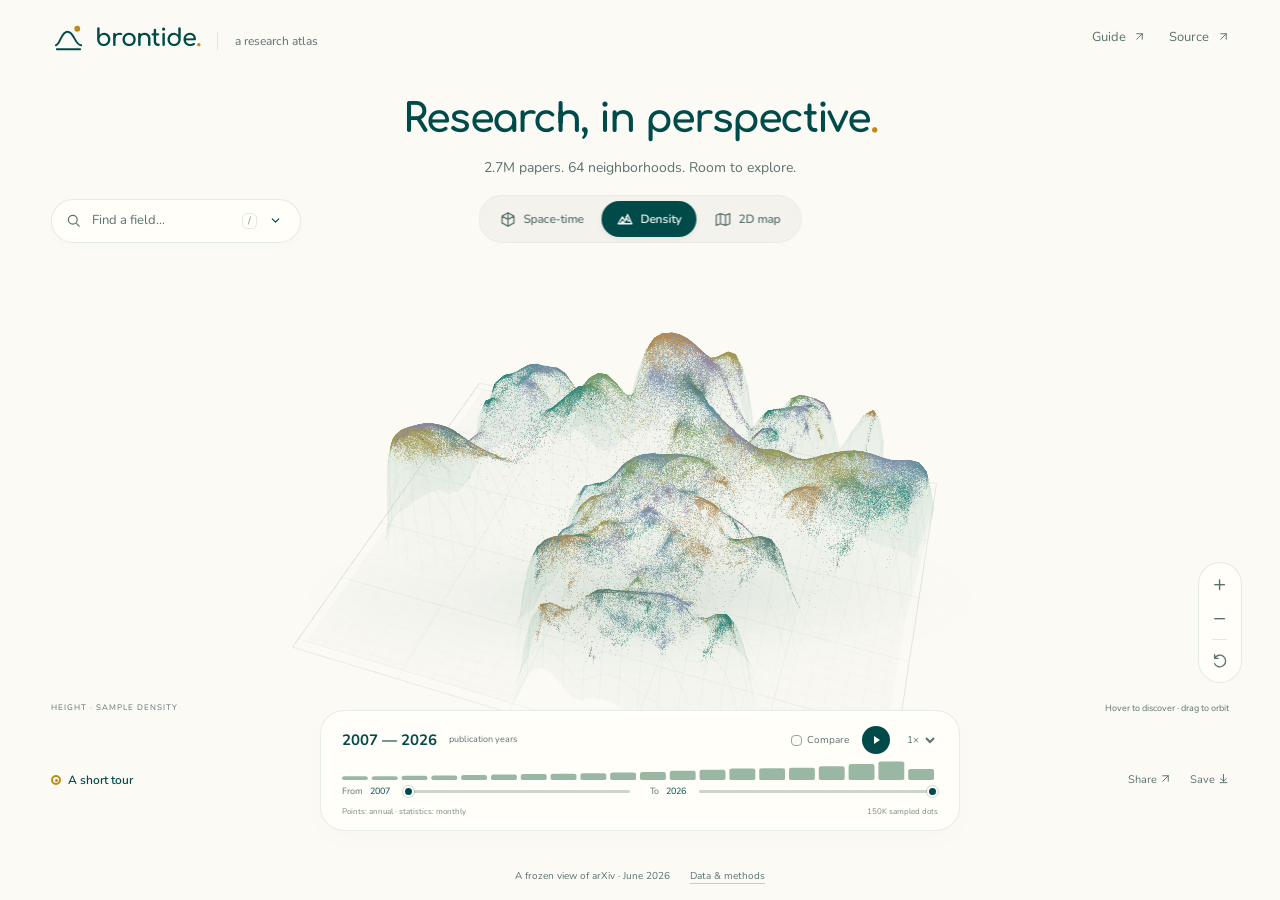
==== commit 507228e4: "Refine the atlas with a quiet canvas and animated introduction" ====
--- a/index.html
+++ b/index.html
@@ -3,7 +3,7 @@
 <head>
   <meta charset="utf-8">
   <meta name="viewport" content="width=device-width, initial-scale=1">
-  <meta name="theme-color" content="#080d16">
+  <meta name="theme-color" content="#FCFAF5">
   <meta name="description" content="Explore the shape of research. An interactive atlas of 2.7 million arXiv papers, with semantic territories, publication timelines, and a space-time view.">
   <title>brontide — the research atlas</title>
   <link rel="icon" href="assets/brontide-logo.svg" type="image/svg+xml">
@@ -12,10 +12,10 @@
 <body>
   <a class="skip-link" href="#explorer">Skip to research atlas</a>
   <header class="site-header">
-    <a class="brand" href="./" aria-label="brontide home"><img src="assets/brontide-logo.svg" alt="" width="34" height="34"><span>brontide<span class="brand-dot">.</span></span></a>
-    <div class="header-description">THE RESEARCH ATLAS</div>
+    <a class="brand" href="./" aria-label="brontide home"><svg class="brand-mark" viewBox="0 0 36 36" aria-hidden="true"><path d="M5 25c5-1 5-14 12-14s7 13 14 14"/><path d="M6 29h24"/><circle cx="27" cy="8" r="3"/></svg><span>brontide<span class="brand-dot">.</span></span></a>
+    <div class="header-description">a research atlas</div>
     <nav aria-label="Main navigation">
-      <button class="text-button" id="method-open">How to read the map <span aria-hidden="true"><svg class="inline-icon" viewBox="0 0 16 16" aria-hidden="true"><path d="M4 12 12 4M4 4h8v8"/></svg></span></button>
+      <button class="text-button" id="method-open">Guide <span aria-hidden="true"><svg class="inline-icon" viewBox="0 0 16 16" aria-hidden="true"><path d="M4 12 12 4M4 4h8v8"/></svg></span></button>
       <a class="source-link" href="https://github.com/numberingeometry/brontide" target="_blank" rel="noopener">Source <span aria-hidden="true"><svg class="inline-icon" viewBox="0 0 16 16" aria-hidden="true"><path d="M4 12 12 4M4 4h8v8"/></svg></span></a>
     </nav>
   </header>
@@ -26,32 +26,29 @@
         <div class="map-labels" id="map-labels" aria-hidden="true"></div>
         <div class="axis-labels" id="axis-labels" aria-hidden="true"></div>
         <div class="map-tooltip" id="map-tooltip" hidden></div>
-        <div class="loading-screen" id="loading" role="status"><span class="loading-orbit" aria-hidden="true"></span><span>Opening the research landscape…</span><small>Real papers. A fixed semantic frame.</small></div>
+        <div class="loading-screen" id="loading" role="status"><span class="loading-orbit" aria-hidden="true"></span><span>Unfolding the landscape…</span><small>A moment for the details.</small></div>
       </div>
       <div class="stage-heading">
-        <div class="eyebrow"><span class="status-dot"></span> A LANDSCAPE OF IDEAS</div>
-        <h1>Science,<br><span>in motion.</span></h1>
-        <p>Find a field. Follow its trajectory.<br>See how research takes shape.</p>
-        <div class="corpus-line"><strong id="corpus-size">2.7M</strong> papers <span> / </span> <strong id="territory-count">64</strong> territories</div>
+        <h1>Research, in perspective<span>.</span></h1>
+        <p><strong id="corpus-size">2.7M</strong> papers. <strong id="territory-count">64</strong> neighborhoods. Room to explore.</p>
       </div>
       <div class="view-controls" role="group" aria-label="Visualization mode">
         <button data-view="space" class="active" aria-pressed="true"><svg viewBox="0 0 20 20" aria-hidden="true"><path d="m10 2 7 4v8l-7 4-7-4V6Zm0 0v8m7-4-7 4-7-4m7 4v8"/></svg>Space-time</button>
         <button data-view="terrain" aria-pressed="false"><svg viewBox="0 0 20 20" aria-hidden="true"><path d="m2 15 5-8 3 5 3-8 5 11ZM5 15l2-3 3 3m1-8 3 5 2-1"/></svg>Density</button>
         <button data-view="map" aria-pressed="false"><svg viewBox="0 0 20 20" aria-hidden="true"><path d="m2 5 5-2 6 2 5-2v12l-5 2-6-2-5 2Zm5-2v12m6-10v12"/></svg>2D map</button>
       </div>
-      <aside class="topic-browser" id="topic-browser" aria-label="Browse research territories">
-        <div class="browser-heading"><span>EXPLORE A TERRITORY</span><button class="icon-button browser-toggle" id="browser-toggle" aria-label="Show or hide topic list" aria-expanded="true">−</button></div>
+      <aside class="topic-browser collapsed" id="topic-browser" aria-label="Browse research territories">
+        <label class="search-field" for="topic-search"><svg viewBox="0 0 20 20" aria-hidden="true"><circle cx="8.5" cy="8.5" r="5.5"/><path d="m13 13 4 4"/></svg><input id="topic-search" type="search" aria-label="Find a research field" placeholder="Find a field…" autocomplete="off"><kbd aria-hidden="true">/</kbd><button type="button" class="browser-toggle" id="browser-toggle" aria-label="Browse research fields" aria-expanded="false"><svg viewBox="0 0 16 16" aria-hidden="true"><path d="m4 6 4 4 4-4"/></svg></button></label>
         <div class="browser-body" id="browser-body">
-          <label class="search-field" for="topic-search"><svg viewBox="0 0 20 20" aria-hidden="true"><circle cx="8.5" cy="8.5" r="5.5"/><path d="m13 13 4 4"/></svg><input id="topic-search" type="search" placeholder="Search topics or keywords" autocomplete="off"><span class="keycap" aria-hidden="true">/</span></label>
           <div class="list-heading"><span id="topic-list-caption">ALL TERRITORIES</span><select id="topic-sort" aria-label="Sort territories"><option value="size">By corpus size</option><option value="change">By observed change</option><option value="name">A to Z</option></select></div>
           <div id="topic-list" class="topic-list" role="list" aria-label="Research territories"></div>
           <p class="search-note" id="search-note">Searches territory names and descriptive terms.</p>
         </div>
       </aside>
-      <aside class="inspector" id="inspector" aria-label="Selected research territory">
-        <div class="inspector-top"><span class="eyebrow" id="detail-kicker">THE BIG PICTURE</span><button class="icon-button" id="clear-selection" aria-label="Clear selected territory" hidden>×</button></div>
-        <h2 id="detail-name">A world of research</h2>
-        <p class="detail-description" id="detail-description">Every point is a sampled paper. Related work forms a territory; height reveals when it appeared.</p>
+      <aside class="inspector" id="inspector" aria-label="Selected research territory" hidden>
+        <div class="inspector-top"><span class="eyebrow" id="detail-kicker">THE BIG PICTURE</span><div class="selection-actions" id="selection-actions"></div><button class="icon-button" id="clear-selection" aria-label="Clear selected territory" hidden>×</button></div>
+        <h2 id="detail-name" tabindex="-1">A world of research</h2>
+        <p class="detail-description" id="detail-description">Select a field to explore its history.</p>
         <div id="detail-terms" class="term-list"></div>
         <div class="detail-stats"><div><span id="stat-one-label">PAPERS IN WINDOW</span><strong id="stat-one">—</strong></div><div><span id="stat-two-label">OBSERVED PERIOD</span><strong id="stat-two">—</strong></div></div>
         <div class="chart-heading"><span id="chart-title">Monthly publications</span><span id="chart-unit">papers</span></div>
@@ -67,19 +64,18 @@
       </div>
       <div class="view-caption"><span id="view-caption">VERTICAL AXIS · PUBLICATION YEAR</span><span id="gesture-caption">Drag to orbit · scroll to zoom</span></div>
       <div class="time-dock">
-        <div class="time-dock-top"><div><span class="small-label">PUBLICATION WINDOW</span><strong id="window-label">2007 — 2026</strong></div><div class="time-actions"><label class="compare-control"><input type="checkbox" id="compare-toggle"><span>Compare</span></label><button class="play-button" id="play" aria-label="Play publication timeline"><span id="play-icon" class="play-glyph" aria-hidden="true"></span></button><label class="sr-only" for="playback-speed">Playback speed</label><select id="playback-speed" aria-label="Playback speed"><option value="1000">1×</option><option value="500">2×</option><option value="2000">½×</option></select></div></div>
+        <div class="time-dock-top"><div><strong id="window-label">2007 — 2026</strong><span class="small-label">publication years</span></div><div class="time-actions"><label class="compare-control"><input type="checkbox" id="compare-toggle"><span>Compare</span></label><button class="play-button" id="play" aria-label="Play publication timeline"><span id="play-icon" class="play-glyph" aria-hidden="true"></span></button><label class="sr-only" for="playback-speed">Playback speed</label><select id="playback-speed" aria-label="Playback speed"><option value="1000">1×</option><option value="500">2×</option><option value="2000">½×</option></select></div></div>
         <svg id="timeline" viewBox="0 0 760 34" preserveAspectRatio="none" aria-hidden="true"></svg>
         <div class="range-controls"><label for="year-from">From <output id="year-from-label">2007</output><input id="year-from" type="range" min="0" max="19" value="0"></label><label for="year-to">To <output id="year-to-label">2026</output><input id="year-to" type="range" min="0" max="19" value="19"></label></div>
         <div class="timeline-foot"><span id="time-resolution">Points: annual · statistics: monthly</span><span id="visible-points">Loading sample</span></div>
       </div>
-      <div class="story-toolbar"><button id="story-start"><span class="tour-glyph" aria-hidden="true"></span> Take a short tour</button><span></span><button id="share-view" title="Copy a link to this view">Share view <span aria-hidden="true"><svg class="inline-icon" viewBox="0 0 16 16" aria-hidden="true"><path d="M4 12 12 4M4 4h8v8"/></svg></span></button><button id="export-image" title="Download this view as an image">Save image <svg class="inline-icon" viewBox="0 0 16 16" aria-hidden="true"><path d="M8 2v10m-4-4 4 4 4-4M3 14h10"/></svg></button></div>
+      <div class="story-toolbar" id="story-toolbar"><button id="story-start"><span class="tour-glyph" aria-hidden="true"></span> A short tour</button><span></span><button id="share-view" title="Copy a link to this view">Share <span aria-hidden="true"><svg class="inline-icon" viewBox="0 0 16 16" aria-hidden="true"><path d="M4 12 12 4M4 4h8v8"/></svg></span></button><button id="export-image" title="Download this view as an image">Save <svg class="inline-icon" viewBox="0 0 16 16" aria-hidden="true"><path d="M8 2v10m-4-4 4 4 4-4M3 14h10"/></svg></button></div>
       <div class="story-card" id="story-card" hidden aria-live="polite"><div class="story-top"><span id="story-step">01 / 04</span><button class="icon-button" id="story-close" aria-label="Close tour">×</button></div><h3 id="story-title"></h3><p id="story-description"></p><div class="story-bottom"><button id="story-previous" class="text-button"><svg class="inline-icon" viewBox="0 0 16 16" aria-hidden="true"><path d="M14 8H2m5-5-5 5 5 5"/></svg> Back</button><button id="story-next">Next chapter <svg class="inline-icon" viewBox="0 0 16 16" aria-hidden="true"><path d="M2 8h12m-5-5 5 5-5 5"/></svg></button></div></div>
     </section>
-    <section class="context-strip" aria-label="About this atlas"><div><span class="context-number">01</span><div><h2>Meaning gives it shape.</h2><p>SPECTER2 embeddings group related papers. The map is a 2D projection of that semantic space, held fixed as you move through time.</p></div></div><div><span class="context-number">02</span><div><h2>Time adds perspective.</h2><p>Space-time lifts papers by publication year. Density shows the relative concentration of the display sample, rather than a measure of scientific importance.</p></div></div><div><span class="context-number">03</span><div><h2>The evidence stays visible.</h2><p>Monthly histories come from corpus aggregates. Experimental forecasts are dated, distinguished from observations, and accompanied by their evaluation.</p><button class="inline-link" id="evidence-open">Methods, data &amp; limitations <svg class="inline-icon" viewBox="0 0 16 16" aria-hidden="true"><path d="M4 12 12 4M4 4h8v8"/></svg></button><p><a class="inline-link" href="assets/atlas-showcase.mp4">Watch the 90-second showcase</a></p></div></div></section>
   </main>
-  <footer class="site-footer"><span>brontide<span class="brand-dot">.</span> <span class="footer-descriptor">An open research atlas.</span></span><span>Frozen map: <span id="footer-date">June 2026</span> · <a href="https://github.com/numberingeometry/brontide" target="_blank" rel="noopener">Code &amp; reproducibility <svg class="inline-icon" viewBox="0 0 16 16" aria-hidden="true"><path d="M4 12 12 4M4 4h8v8"/></svg></a></span></footer>
+  <footer class="site-footer"><span>A frozen view of arXiv · <span id="footer-date">June 2026</span></span><button class="inline-link" id="evidence-open">Data &amp; methods</button></footer>
   <div class="toast" id="toast" role="status" aria-live="polite"></div>
-  <dialog id="method-dialog" aria-labelledby="method-title"><div class="dialog-heading"><span class="eyebrow">A FIELD GUIDE</span><button class="icon-button" id="method-close" aria-label="Close map guide">×</button></div><h2 id="method-title">Read the landscape.</h2><p class="dialog-lead">A visual tool for exploring the research corpus, with a separate, reproducible forecasting experiment.</p><div class="method-grid"><section><h3>What the axes mean</h3><p>Horizontal position is a fixed PCA → UMAP projection of SPECTER2 paper embeddings. Nearby dots often describe related work, but projected distances and apparent gaps are not calibrated semantic measurements. Clustering uses the 50-dimensional PCA space.</p><p>In <b>space-time</b>, height is publication year. In <b>density</b>, height is a smoothed, normalized concentration of the sampled points in the selected window. Density is neither paper quality nor a forecast.</p></section><section><h3>What you are seeing</h3><p id="method-sample">The map displays a stratified sample of the frozen arXiv corpus. Counts and monthly histories use aggregate artifacts, not dot counts.</p><p>Map points have annual dates; charts retain monthly resolution. The final year is partial. Topic names are generated descriptions, not an authoritative taxonomy. Representative titles may come from outside the selected window.</p><p>Microregion series can be inspected within a territory. The public point sample has only superregion assignments, so microregion selection does not relabel or relocate dots.</p></section><section><h3>Window and comparison</h3><p>The sliders filter publication years. Compare retains papers before the selected window as a muted baseline and highlights papers in the window. The chart marks the same window; percentage-point changes compare mean observed monthly shares in the endpoint years.</p><p>This is retrospective exploration: the display projection was fitted using the full frozen corpus. Moving the year does not create a historically refitted model.</p></section><section><h3>Forecasts and evaluation</h3><p>Forecasts begin after June 2026 and use the committed production model, SmoothedMomentum. They are independent projections, not jointly normalized across regions, and are experimental extrapolations rather than promises. The pre-registered selection procedure beat its momentum baseline at <b>0 of 3</b> masked cutoffs, missing its ≥2 criterion.</p><p>Published 80% intervals failed the calibration criterion; the explorer does not present them as calibrated uncertainty. The frozen result and its scope remain in the repository.</p><a href="https://github.com/numberingeometry/brontide/blob/main/LIMITATIONS.md" target="_blank" rel="noopener">Read evaluation &amp; limitations <svg class="inline-icon" viewBox="0 0 16 16" aria-hidden="true"><path d="M4 12 12 4M4 4h8v8"/></svg></a></section></div><div class="controls-guide"><strong>Make it yours</strong><span>Drag: orbit · Shift/right-drag: pan · Scroll/pinch: zoom · Arrows: orbit · +/−: zoom · Home: reset · /: search · Escape: clear selection</span></div><p class="build-note" id="build-note"></p></dialog>
+  <dialog id="method-dialog" aria-labelledby="method-title"><div class="dialog-heading"><span class="eyebrow">A FIELD GUIDE</span><button class="icon-button" id="method-close" aria-label="Close map guide">×</button></div><h2 id="method-title">A little context.</h2><p class="dialog-lead">Real papers, a fixed map, and a few useful limits.</p><div class="method-grid"><section><h3>What the axes mean</h3><p>Horizontal position is a fixed PCA → UMAP projection of SPECTER2 paper embeddings. Nearby dots often describe related work, but projected distances and apparent gaps are not calibrated semantic measurements. Clustering uses the 50-dimensional PCA space.</p><p>In <b>space-time</b>, height is publication year. In <b>density</b>, height is a smoothed, normalized concentration of the sampled points in the selected window. Density is neither paper quality nor a forecast.</p></section><section><h3>What you are seeing</h3><p id="method-sample">The map displays a stratified sample of the frozen arXiv corpus. Counts and monthly histories use aggregate artifacts, not dot counts.</p><p>Map points have annual dates; charts retain monthly resolution. The final year is partial. Topic names are generated descriptions, not an authoritative taxonomy. Representative titles may come from outside the selected window.</p><p>Microregion series can be inspected within a territory. The public point sample has only superregion assignments, so microregion selection does not relabel or relocate dots.</p></section><section><h3>Window and comparison</h3><p>The sliders filter publication years. Compare retains papers before the selected window as a muted baseline and highlights papers in the window. The chart marks the same window; percentage-point changes compare mean observed monthly shares in the endpoint years.</p><p>This is retrospective exploration: the display projection was fitted using the full frozen corpus. Moving the year does not create a historically refitted model.</p></section><section><h3>Forecasts and evaluation</h3><p>Forecasts begin after June 2026 and use the committed production model, SmoothedMomentum. They are independent projections, not jointly normalized across regions, and are experimental extrapolations rather than promises. The pre-registered selection procedure beat its momentum baseline at <b>0 of 3</b> masked cutoffs, missing its ≥2 criterion.</p><p>Published 80% intervals failed the calibration criterion; the explorer does not present them as calibrated uncertainty. The frozen result and its scope remain in the repository.</p><a href="https://github.com/numberingeometry/brontide/blob/main/LIMITATIONS.md" target="_blank" rel="noopener">Read evaluation &amp; limitations <svg class="inline-icon" viewBox="0 0 16 16" aria-hidden="true"><path d="M4 12 12 4M4 4h8v8"/></svg></a></section></div><div class="controls-guide"><strong>Make it yours</strong><span>Drag: orbit · Shift/right-drag: pan · Scroll/pinch: zoom · Arrows: orbit · +/−: zoom · Home: reset · /: search · Escape: clear selection</span></div><p class="build-note" id="build-note"></p></dialog>
   <noscript><div class="noscript-notice">This interactive atlas needs JavaScript. <a href="figures/frontier-map.png">View the static research map</a> or <a href="https://github.com/numberingeometry/brontide">read the methods and reproducible results</a>.</div></noscript>
   <script type="module" src="web/app.js"></script>
 </body>
--- a/web/styles.css
+++ b/web/styles.css
@@ -1,11 +1,23 @@
 @charset "UTF-8";
-:root{color-scheme:dark;--bg:#080d16;--panel:#0c1420;--ink:#edf2ef;--muted:#9aa9b8;--quiet:#6d8091;--line:rgba(169,196,212,.13);--mint:#a7edcf;--cyan:#72cddd;--warm:#e8ba88;--mono:ui-monospace,SFMono-Regular,Consolas,monospace;--sans:Inter,"Helvetica Neue",Arial,sans-serif}
-*{box-sizing:border-box}body{margin:0;background:var(--bg);color:var(--ink);font:14px/1.5 var(--sans);-webkit-font-smoothing:antialiased}button,input,select{font:inherit}button,a,input,select{-webkit-tap-highlight-color:transparent}button{color:inherit;cursor:pointer;border:0}button:disabled{opacity:.35;cursor:default}a{color:inherit;text-decoration:none}button:hover,a:hover{color:var(--mint)}button:focus-visible,a:focus-visible,input:focus-visible,select:focus-visible,canvas:focus-visible{outline:2px solid var(--mint);outline-offset:4px}svg{display:block}button svg{width:18px;height:18px;fill:none;stroke:currentColor;stroke-width:1.2;stroke-linecap:round;stroke-linejoin:round}[hidden]{display:none!important}.sr-only{position:absolute;width:1px;height:1px;padding:0;margin:-1px;overflow:hidden;clip:rect(0,0,0,0);white-space:nowrap;border:0}.skip-link{position:fixed;z-index:100;top:-80px;left:12px;background:var(--mint);color:var(--bg);padding:12px}.skip-link:focus{top:12px}.site-header{height:78px;display:flex;align-items:center;padding:0 38px;border-bottom:1px solid var(--line);gap:30px}.brand{display:flex;align-items:center;gap:10px;font-size:25px;font-weight:650;letter-spacing:-1.2px}.brand img{width:31px;height:31px;filter:saturate(.5) brightness(1.5)}.brand-dot{color:var(--mint)}.header-description{font:10px var(--mono);letter-spacing:2.3px;color:var(--quiet);padding-left:26px;border-left:1px solid var(--line)}.site-header nav{display:flex;align-items:center;gap:30px;margin-left:auto;font-size:12px;color:#bcc8d3}.text-button,.inline-link{background:none;padding:0;color:inherit}.text-button span,.source-link span{margin-left:7px;color:var(--quiet)}.source-link{border-left:1px solid var(--line);padding-left:28px}.atlas{position:relative;height:calc(100svh - 78px);min-height:790px;max-height:1060px;isolation:isolate;overflow:hidden;background:radial-gradient(ellipse at 49% 54%,#11223166 0,transparent 52%),linear-gradient(180deg,#090f1a 0%,#080d16 100%)}.scene{position:absolute;inset:0;overflow:hidden;z-index:-1;background:radial-gradient(ellipse at 50% 60%,#11252d44,transparent 55%)}#atlas-canvas{width:100%;height:100%;display:block;touch-action:none;cursor:grab}#atlas-canvas:active{cursor:grabbing}.stage-heading{position:absolute;left:38px;top:32px;pointer-events:none}.eyebrow,.small-label{font:9px/1.6 var(--mono);letter-spacing:1.5px;color:var(--quiet)}.eyebrow{display:flex;align-items:center;gap:9px}.status-dot{height:5px;width:5px;border-radius:50%;background:var(--mint);box-shadow:0 0 12px #a7edcf60}.stage-heading h1{font-size:clamp(40px,4.1vw,64px);font-weight:430;line-height:1.04;letter-spacing:-3px;margin:19px 0 17px}.stage-heading h1 span{color:var(--mint)}.stage-heading p{font-size:12px;line-height:1.8;color:var(--muted);margin:0}.corpus-line{margin-top:21px;font:10px var(--mono);color:var(--quiet)}.corpus-line strong{color:#c0d2d8;font-weight:400}.corpus-line span{padding:0 8px;color:#364657}.view-controls{position:absolute;top:29px;left:50%;transform:translateX(-50%);display:flex;background:#0c1522db;border:1px solid var(--line);padding:4px;border-radius:9px;box-shadow:0 6px 40px #0002;white-space:nowrap;backdrop-filter:blur(20px)}.view-controls button{background:none;padding:9px 12px;border-radius:5px;display:flex;gap:8px;align-items:center;font-size:11px;color:var(--muted)}.view-controls button.active{background:#1c3037;color:var(--mint);box-shadow:inset 0 0 0 1px #a7edcf17}.topic-browser{position:absolute;left:38px;top:337px;width:232px}.browser-heading{display:flex;align-items:center;justify-content:space-between;margin-bottom:12px;font:9px var(--mono);letter-spacing:1.5px;color:var(--quiet)}.icon-button{display:inline-flex;align-items:center;justify-content:center;background:transparent;width:31px;height:31px;color:var(--muted);font-size:21px;line-height:1;border-radius:5px;flex-shrink:0}.icon-button:hover{background:#a7edcf0d;color:var(--mint)}.browser-toggle{width:23px;height:20px;font-size:16px}.search-field{display:flex;align-items:center;border:1px solid #92b4c829;border-radius:6px;background:#0b1520d9;padding:9px;gap:7px}.search-field svg{width:15px;height:15px;stroke:var(--quiet);fill:none;flex-shrink:0;stroke-width:1.2}.search-field input{width:100%;min-width:0;background:none;border:0;color:var(--ink);outline:none;font-size:10px}.search-field input::placeholder{color:var(--quiet)}.search-field:focus-within{border-color:#a7edcf77}.keycap{font:9px var(--mono);color:var(--quiet);border:1px solid var(--line);border-radius:3px;padding:0 4px}.list-heading{display:flex;justify-content:space-between;align-items:center;color:var(--quiet);font:8px var(--mono);letter-spacing:.6px;margin:16px 0 8px;gap:4px}.list-heading select{max-width:108px;background:none;border:0;color:var(--muted);font:9px var(--sans);cursor:pointer;padding:0 10px 0 0}select option{background:#0c1420;color:var(--ink)}.topic-list{max-height:220px;overflow-y:auto;scrollbar-width:thin;scrollbar-color:#304552 transparent;overscroll-behavior:contain}.topic-row{display:flex;align-items:center;gap:8px;background:none;text-align:left;width:100%;padding:9px 5px;border-bottom:1px solid #a4bdcf09;border-radius:3px;color:#a3b3c1;font-size:10px;line-height:1.35;min-height:35px}.topic-row:hover,.topic-row.selected{background:#8cc6b20b;color:var(--ink)}.topic-row.selected{box-shadow:inset 2px 0 var(--mint)}.topic-swatch{width:5px;height:5px;border-radius:50%;flex-shrink:0}.topic-row .topic-name{flex:1}.topic-size{font:8px var(--mono);color:var(--quiet)}.search-note{color:var(--quiet);font-size:9px;line-height:1.6;margin-top:12px}.empty-topics{color:var(--muted);font-size:11px;padding:20px 5px}.inspector{position:absolute;right:29px;top:95px;width:285px;max-height:calc(100% - 185px);overflow-y:auto;scrollbar-width:thin;scrollbar-color:#243746 transparent;background:linear-gradient(145deg,#101d29e6,#0b141fe0);border:1px solid #9cbbc21a;border-radius:10px;padding:20px;box-shadow:0 24px 60px #0002;backdrop-filter:blur(24px)}.inspector-top{display:flex;align-items:center;justify-content:space-between;min-height:23px}.inspector-top .eyebrow{font-size:8px;letter-spacing:1.6px}.inspector-top .icon-button{height:22px;width:22px;font-size:20px}.inspector h2{font-size:24px;font-weight:450;line-height:1.18;letter-spacing:-.8px;margin:13px 0 12px}.detail-description{font-size:10px;line-height:1.75;color:var(--muted);margin:0 0 15px}.term-list{display:flex;flex-wrap:wrap;gap:5px;margin-bottom:15px}.term-list:empty{display:none}.term-list span{padding:3px 7px;border:1px solid var(--line);border-radius:3px;color:#9aadb9;font-size:8px}.detail-stats{display:grid;grid-template-columns:1fr 1fr;gap:8px;padding:15px 0 19px;border-top:1px solid var(--line)}.detail-stats span{font:7px var(--mono);letter-spacing:1px;color:var(--quiet);display:block;margin-bottom:7px}.detail-stats strong{font-size:22px;line-height:1.2;font-weight:420;letter-spacing:-.8px;color:#d4e6de}.chart-heading{display:flex;justify-content:space-between;font-size:9px;color:var(--muted);margin-bottom:8px}.chart-heading>span+span{font:8px var(--mono);color:var(--quiet)}.history-chart{width:100%;height:auto;overflow:visible}.chart-grid{stroke:#9cb4c91a;stroke-width:1}.chart-axis{fill:#788d9e;font:12px var(--mono)}.chart-history{fill:none;stroke:#9de0c2;stroke-width:1.7;stroke-linejoin:round}.chart-forecast{fill:none;stroke:#e8ba88;stroke-width:1.5;stroke-dasharray:5 5}.chart-area{fill:url(#chart-gradient)}.chart-window{fill:#91d5b713}.chart-marker{stroke:#b8d8c544;stroke-width:1;stroke-dasharray:3 4}.chart-legend{display:flex;align-items:center;gap:13px;font-size:8px;color:var(--quiet);margin:0 0 14px}.chart-legend>span{display:flex;align-items:center;gap:5px}.chart-legend>span:last-child{margin-left:auto;font:7px var(--mono)}.chart-legend i{display:inline-block;width:10px;height:1px;background:var(--mint)}.chart-legend .forecast-key{background:var(--warm)}.representative{border-top:1px solid var(--line);padding-top:15px;margin-top:15px}.representative .small-label{font-size:7px;letter-spacing:1.2px}.representative p{font-size:11px;line-height:1.7;color:#bac9d2;margin:8px 0}.representative a{text-decoration:underline;text-decoration-color:#a7edcf44;text-underline-offset:3px}.representative-note{font-size:8px;color:var(--quiet);line-height:1.5;display:block}.inspector-footer{border-top:1px solid var(--line);margin-top:16px;padding-top:13px;display:flex;align-items:center;gap:6px;font:7px/1.5 var(--mono);color:var(--quiet)}.tiny-dot{width:3px;height:3px;background:var(--mint);border-radius:50%;flex-shrink:0}.comparison-note{font:9px/1.65 var(--sans);color:var(--muted);padding:10px;border:1px solid var(--line);border-radius:4px}.comparison-note strong{color:var(--mint);font-weight:500}.subarea-section{margin-top:15px;border-top:1px solid var(--line);padding-top:12px}.subarea-toggle{display:flex;align-items:center;gap:6px;width:100%;padding:0;background:none;font-size:10px;text-align:left;color:var(--muted)}.subarea-toggle span:last-child{margin-left:auto;color:var(--mint)}#subarea-count{font:8px var(--mono);color:var(--quiet)}.micro-note{font-size:9px;line-height:1.7;color:var(--quiet)}#microregion-select{width:100%;background:#0a1420;border:1px solid var(--line);padding:8px;border-radius:4px;color:var(--muted);font-size:10px}.scene-tools{position:absolute;right:336px;bottom:208px;display:flex;flex-direction:column;align-items:center;padding:4px;border:1px solid var(--line);border-radius:7px;background:#0b1522bb;backdrop-filter:blur(12px)}.scene-tools>span{height:1px;width:18px;background:var(--line);margin:3px 0}.scene-tools .icon-button{font-weight:300}.view-caption{position:absolute;left:294px;right:348px;bottom:211px;display:flex;justify-content:space-between;gap:10px;font:7px var(--mono);letter-spacing:.7px;color:var(--quiet);pointer-events:none}.view-caption>span+span{font:8px var(--sans);letter-spacing:0}.time-dock{position:absolute;bottom:57px;left:294px;right:340px;padding:15px 18px 12px;border:1px solid #9bb6c722;background:linear-gradient(130deg,#101e2ae6,#0c1621ed);border-radius:9px;backdrop-filter:blur(24px);box-shadow:0 14px 40px #0002}.time-dock-top{display:flex;align-items:center;justify-content:space-between;gap:10px}.time-dock-top>div:first-child{display:flex;align-items:center;gap:13px}.time-dock .small-label{font-size:7px;letter-spacing:1px}.time-dock strong{font-size:17px;font-weight:430;letter-spacing:-.5px;white-space:nowrap}.time-actions{display:flex;align-items:center;gap:12px}.compare-control{display:flex;align-items:center;gap:5px;font-size:9px;color:var(--muted);cursor:pointer}.compare-control input{appearance:none;width:10px;height:10px;outline-offset:3px;background:#0b1421;border:1px solid #526675;border-radius:2px;cursor:pointer;margin:0}.compare-control input:checked{background:var(--mint);border-color:var(--mint);box-shadow:inset 0 0 0 2px #10201f}.play-button{display:grid;place-items:center;border-radius:50%;width:26px;height:26px;background:var(--mint);color:#12332b;font-size:9px}.play-button:hover{background:#c1ffe2;color:#12332b}.time-actions select{border:0;background:none;color:var(--muted);font:8px var(--mono);max-width:37px;padding:0}#timeline{height:26px;width:100%;margin:9px 0 3px}.range-controls{display:flex;gap:18px}.range-controls label{display:flex;align-items:center;gap:6px;flex:1;min-width:0;font:8px var(--mono);color:var(--quiet)}.range-controls output{color:var(--muted);min-width:24px}.range-controls input{width:100%;min-width:30px;appearance:none;background:#2b4148;height:2px;border-radius:3px;cursor:pointer;margin:7px 0}.range-controls input::-webkit-slider-thumb{appearance:none;width:8px;height:8px;background:var(--mint);border:2px solid #d4fbe8;border-radius:50%;box-shadow:0 0 0 3px #a7edcf15}.range-controls input::-moz-range-thumb{width:6px;height:6px;background:var(--mint);border:2px solid #d4fbe8;border-radius:50%}.timeline-foot{display:flex;justify-content:space-between;gap:6px;font:7px var(--mono);color:var(--quiet);margin-top:8px}.story-toolbar{position:absolute;bottom:19px;left:38px;right:29px;display:flex;align-items:center;gap:23px;color:var(--muted);font-size:10px}.story-toolbar>span{flex:1}.story-toolbar button{padding:0;background:none;font-size:10px;color:var(--muted)}.story-toolbar button:hover{color:var(--mint)}.story-toolbar #story-start{color:#d2e3d9}.story-toolbar #story-start span{color:var(--mint);padding-right:6px}.map-labels,.axis-labels{position:absolute;inset:0;pointer-events:none}.map-label{position:absolute;max-width:140px;padding:4px 7px;font-size:9px;font-weight:450;line-height:1.4;letter-spacing:.1px;text-align:center;color:#c0d1d7;background:#09131bbd;border:1px solid #9ab8bf13;border-radius:3px;transform:translate(-50%,-50%);white-space:normal;text-shadow:0 2px 8px #000;pointer-events:auto;cursor:pointer;box-shadow:0 2px 15px #07101d50}.map-label.selected{color:var(--mint);border-color:#a7edcf55;background:#0e2525eb}.axis-label{position:absolute;transform:translate(-50%,-50%);font:8px var(--mono);color:#71958f;white-space:nowrap}.map-tooltip{position:absolute;z-index:3;pointer-events:none;padding:9px 12px;max-width:240px;background:#10202bf2;border:1px solid #9fc5c733;border-radius:5px;box-shadow:0 10px 30px #0004;font-size:10px;color:var(--ink);backdrop-filter:blur(12px)}.map-tooltip small{display:block;color:var(--muted);font:8px/1.6 var(--mono);margin-top:4px}.loading-screen{position:absolute;inset:0;z-index:10;background:#080d16ee;display:flex;align-items:center;justify-content:center;flex-direction:column;gap:15px;color:var(--muted);font-size:13px;transition:opacity .5s}.loading-screen small{font:9px var(--mono);color:var(--quiet)}.loading-orbit{width:42px;height:42px;border-radius:50%;border:1px solid #a7edcf20;border-top-color:var(--mint);animation:loading 1.2s linear infinite}.loading-screen.error{padding:30px;text-align:center}.loading-screen.error button,.loading-screen.error a{background:#16372f;border:1px solid #a7edcf55;border-radius:5px;padding:9px 14px;color:var(--mint);margin:5px}.loading-screen.error p{max-width:480px;line-height:1.8}.context-strip{border-top:1px solid var(--line);border-bottom:1px solid var(--line);padding:39px 38px 38px;display:grid;grid-template-columns:repeat(3,1fr);gap:50px;background:#0a1019}.context-strip>div{display:flex;gap:19px}.context-number{font:10px var(--mono);color:#4b686a;padding-top:4px}.context-strip h2{margin:0 0 9px;font-size:15px;font-weight:470;letter-spacing:-.3px}.context-strip p{font-size:11px;line-height:1.85;color:var(--quiet);margin:0;max-width:340px}.inline-link{font-size:10px;color:#a9cec0;margin-top:10px}.site-footer{padding:25px 38px 30px;display:flex;justify-content:space-between;align-items:center;font-size:14px;letter-spacing:-.4px;color:#a8b9bf;gap:20px}.footer-descriptor{font-size:10px;color:var(--quiet);letter-spacing:0;margin-left:12px}.site-footer>span+span{font:9px var(--mono);color:var(--quiet);text-align:right;line-height:1.8}.site-footer a{color:#a6b9c2}.story-card{position:absolute;top:126px;left:50%;transform:translateX(-50%);width:300px;background:#13232ef2;border:1px solid #a7edcf44;border-radius:10px;padding:18px 20px;box-shadow:0 20px 80px #0008;backdrop-filter:blur(25px);z-index:5}.story-top{display:flex;align-items:center;justify-content:space-between;font:9px var(--mono);letter-spacing:1px;color:var(--mint)}.story-top .icon-button{height:20px;width:20px;font-size:18px}.story-card h3{font-weight:450;font-size:23px;letter-spacing:-.7px;margin:13px 0 10px;line-height:1.2}.story-card p{font-size:11px;color:var(--muted);line-height:1.8;margin:0}.story-bottom{display:flex;justify-content:space-between;align-items:center;margin-top:20px;font-size:10px}.story-bottom button{background:none;padding:0;color:var(--mint);font-size:10px}.story-bottom button:disabled{color:var(--quiet)}dialog{width:min(900px,calc(100% - 30px));max-height:90svh;border:1px solid #76989944;border-radius:14px;background:#0e1a26;color:var(--ink);padding:32px;box-shadow:0 30px 120px #0008}dialog::backdrop{background:#03070cbd;backdrop-filter:blur(7px)}.dialog-heading{display:flex;align-items:center;justify-content:space-between}dialog h2{font-weight:430;font-size:42px;letter-spacing:-1.6px;line-height:1.1;margin:20px 0 12px}.dialog-lead{color:var(--muted);font-size:14px;line-height:1.7;max-width:600px}.method-grid{display:grid;grid-template-columns:1fr 1fr;gap:15px 35px;margin-top:25px}.method-grid h3{font-size:14px;font-weight:500;margin:12px 0}.method-grid p{font-size:11px;line-height:1.9;color:var(--muted)}.method-grid b{font-weight:500;color:#c6dbd2}.method-grid a{font-size:11px;color:var(--mint)}.controls-guide{padding:20px 0;border-top:1px solid var(--line);margin-top:20px;display:flex;gap:25px;font-size:10px;color:var(--muted)}.controls-guide strong{color:var(--mint);font-weight:450;white-space:nowrap}.build-note{font:9px/1.9 var(--mono);color:var(--quiet);margin-bottom:0}.toast{position:fixed;bottom:24px;left:50%;transform:translate(-50%,20px);z-index:100;background:#17332d;border:1px solid #a7edcf66;border-radius:7px;padding:11px 18px;color:#c8f9df;font-size:12px;opacity:0;pointer-events:none;transition:.2s;max-width:90vw;text-align:center}.toast.visible{opacity:1;transform:translate(-50%,0)}.noscript-notice{position:fixed;top:25%;left:10%;right:10%;padding:30px;background:#122321;z-index:50;border:1px solid var(--mint)}@keyframes loading{to{transform:rotate(360deg)}}
-@media(min-width:1600px){.stage-heading{left:48px;top:43px}.topic-browser{left:48px;top:375px;width:255px}.topic-list{max-height:270px}.inspector{right:43px;width:315px;top:105px;padding:25px}.inspector h2{font-size:27px}.detail-description{font-size:11px}.representative p{font-size:12px}.detail-stats span{font-size:8px}.chart-heading{font-size:10px}.scene-tools{right:382px}.time-dock{left:330px;right:390px}.view-caption{left:330px;right:390px}}
-@media(max-width:1200px){.site-header{padding:0 24px}.stage-heading{left:24px}.stage-heading h1{font-size:48px}.topic-browser{left:24px;width:207px;top:321px}.inspector{right:20px;width:260px;padding:17px}.inspector h2{font-size:22px}.time-dock{left:250px;right:300px;padding:13px}.time-dock-top>div:first-child{display:block}.time-dock strong{display:block;font-size:16px}.time-actions{gap:8px}.scene-tools{right:297px}.view-caption{left:250px;right:299px;bottom:226px}.view-caption>span+span{display:none}.context-strip{padding:30px 24px;gap:25px}.story-toolbar{left:24px;right:20px}.topic-size{display:none}}
-@media(max-width:1000px){.atlas{height:auto;min-height:0;max-height:none;padding-top:665px;overflow:visible}.scene{height:665px;bottom:auto}.stage-heading{top:27px;left:24px}.stage-heading h1{font-size:43px;margin:12px 0 12px}.stage-heading p{display:none}.corpus-line{margin-top:14px}.view-controls{left:auto;right:20px;transform:none;top:29px}.view-controls button{padding:8px 9px;font-size:10px;gap:5px}.view-controls svg{width:15px;height:15px}.topic-browser{top:213px;left:20px;width:210px;z-index:3;background:#0b1521ed;border:1px solid var(--line);border-radius:7px;padding:12px;backdrop-filter:blur(20px)}.browser-heading{margin-bottom:0}.browser-body{margin-top:12px}.topic-list{max-height:160px}.topic-browser.collapsed{width:183px}.topic-browser.collapsed .browser-body{display:none}.inspector{position:relative;top:auto;right:auto;width:auto;max-height:none;margin:0 20px 25px;padding:23px;display:grid;grid-template-columns:1fr 1fr;column-gap:30px}.inspector-top,.inspector h2,.detail-description,.term-list{grid-column:1}.inspector h2{font-size:29px}.detail-stats{grid-column:1;margin-top:8px}.chart-heading{grid-column:2;grid-row:2;align-self:end;margin-top:20px}.history-chart{grid-column:2;grid-row:3/span 3;max-height:160px;align-self:center}.chart-legend{grid-column:2;grid-row:6}.comparison-note,.representative,.subarea-section,.inspector-footer{grid-column:1/-1}.representative{margin-top:2px}.representative p{font-size:12px;max-width:700px}.scene-tools{right:21px;bottom:auto;top:375px}.view-caption{left:24px;right:auto;bottom:auto;top:451px;font-size:7px}.time-dock{left:20px;right:20px;bottom:auto;top:518px;padding:13px 17px}.time-dock-top>div:first-child{display:flex}.time-dock strong{font-size:17px}.story-toolbar{left:24px;right:24px;bottom:auto;top:473px;font-size:9px}.story-toolbar #story-start{margin-left:auto}.story-toolbar>span{display:none}.context-strip{gap:22px}.context-strip>div{gap:12px}.context-strip p{font-size:10px}.header-description{font-size:8px;letter-spacing:1.7px;padding-left:18px}.site-header{gap:20px}.story-card{top:135px;left:50%;width:300px}.site-footer{padding:24px}}
-@media(max-width:620px){.site-header{height:66px;padding:0 20px}.brand{font-size:23px}.brand img{width:27px;height:27px}.header-description{display:none}.site-header nav{gap:15px;font-size:10px}.site-header .text-button{font-size:10px}.source-link{padding-left:14px}.atlas{padding-top:646px}.scene{height:646px}.stage-heading{left:20px;top:25px}.eyebrow{font-size:7px;letter-spacing:1.2px}.stage-heading h1{font-size:41px;letter-spacing:-2.2px;line-height:1.01}.corpus-line{font-size:8px;margin-top:13px}.view-controls{top:173px;left:20px;right:auto;padding:3px}.view-controls button{padding:7px 10px;font-size:10px}.topic-browser{top:224px;left:20px;width:230px}.topic-browser.collapsed{width:173px}.browser-heading{font-size:8px}.scene-tools{top:305px;right:15px;padding:2px}.scene-tools .icon-button{width:28px;height:28px}.view-caption{top:440px;left:20px}.story-toolbar{top:470px;left:20px;right:20px;gap:14px}.story-toolbar button{font-size:9px}.story-toolbar #story-start{margin-left:0;margin-right:auto}.time-dock{top:504px;left:15px;right:15px;padding:12px 14px}.time-dock .small-label{font-size:6px}.time-dock-top>div:first-child{display:block}.time-dock strong{font-size:16px}.time-actions{gap:11px}.compare-control{font-size:9px}.range-controls{gap:14px}.timeline-foot{font-size:6px}.inspector{margin:0 15px 25px;padding:21px;display:block}.inspector h2{font-size:28px;max-width:300px}.detail-description{font-size:11px}.detail-stats{padding:16px 0;gap:20px}.detail-stats span{font-size:8px}.detail-stats strong{font-size:26px}.chart-heading{font-size:10px;margin-top:5px}.history-chart{max-height:180px}.chart-legend{font-size:9px}.representative p{font-size:12px}.inspector-footer{font-size:8px}.context-strip{grid-template-columns:1fr;padding:30px 22px;gap:30px}.context-strip>div{gap:20px}.context-strip h2{font-size:16px}.context-strip p{font-size:11px;max-width:none}.context-number{font-size:10px}.site-footer{align-items:flex-start;flex-direction:column;gap:12px;padding:25px 22px}.site-footer>span+span{text-align:left;font-size:8px}.story-card{top:229px;left:20px;transform:none;width:calc(100% - 74px);padding:16px 18px}.story-card h3{font-size:22px}.story-card p{font-size:10px}.method-grid{grid-template-columns:1fr;gap:3px}.controls-guide{flex-direction:column;gap:9px}dialog{padding:24px}dialog h2{font-size:34px}.dialog-lead{font-size:12px}.map-label{font-size:8px;max-width:100px;padding:3px 5px}.map-tooltip{max-width:190px;font-size:9px}}
-@media(prefers-reduced-motion:reduce){*{scroll-behavior:auto!important;transition:none!important;animation:none!important}.loading-orbit{border-top-color:var(--mint);border-right-color:var(--mint)}}
-/* Small control symbols use geometry rather than platform-dependent glyph fonts. */
-.inline-icon,button .inline-icon{display:inline-block;width:11px;height:11px;vertical-align:-1px;fill:none;stroke:currentColor;stroke-width:1.1;stroke-linecap:round;stroke-linejoin:round;flex-shrink:0}.play-glyph{width:0;height:0;border-top:4px solid transparent;border-bottom:4px solid transparent;border-left:6px solid #12332b;margin-left:2px}.play-glyph.paused{width:7px;height:8px;border:0;border-left:2px solid #12332b;border-right:2px solid #12332b;margin-left:0}.tour-glyph{display:inline-block;width:7px;height:7px;border:1px solid #a7edcf;border-radius:50%;box-shadow:inset 0 0 0 1px #0c1620;background:#a7edcf;margin-right:7px}.story-toolbar .tour-glyph{padding:0}.map-labels{overflow:hidden}.chart-axis{font-size:11px}
-.chart-origin{fill:#a88f71;font:8px var(--mono);letter-spacing:.4px;opacity:.8}
+@font-face{font-family:Nunito;src:url('../assets/fonts/nunito-latin-400-normal.woff2') format('woff2');font-style:normal;font-weight:400;font-display:swap}
+@font-face{font-family:Nunito;src:url('../assets/fonts/nunito-latin-600-normal.woff2') format('woff2');font-style:normal;font-weight:600;font-display:swap}
+@font-face{font-family:Nunito;src:url('../assets/fonts/nunito-latin-700-normal.woff2') format('woff2');font-style:normal;font-weight:700;font-display:swap}
+@font-face{font-family:Comfortaa;src:url('../assets/fonts/comfortaa-latin-700-normal.woff2') format('woff2');font-style:normal;font-weight:700;font-display:swap}
+:root{color-scheme:light;--paper:#fcfaf5;--ink:#004b49;--muted:#5a726f;--quiet:#788a80;--line:#004b491c;--wash:#eff1ec;--selected:#d9e2dd;--gold:#be8c14;--white:#fffef9;--round:Comfortaa,'Arial Rounded MT Bold',sans-serif;--sans:Nunito,'Trebuchet MS',sans-serif;--mono:ui-monospace,SFMono-Regular,Consolas,monospace}
+*{box-sizing:border-box}body{margin:0;background:var(--paper);color:var(--ink);font:14px/1.5 var(--sans);-webkit-font-smoothing:antialiased}button,input,select{font:inherit}button,a,input,select{-webkit-tap-highlight-color:transparent}button{color:inherit;cursor:pointer;border:0}button:disabled{opacity:.4;cursor:default}a{color:inherit;text-decoration:none}button:hover,a:hover{color:#007366}button:focus-visible,a:focus-visible,input:focus-visible,select:focus-visible,canvas:focus-visible{outline:2px solid var(--gold);outline-offset:4px}svg{display:block}button svg{width:18px;height:18px;fill:none;stroke:currentColor;stroke-width:1.5;stroke-linecap:round;stroke-linejoin:round}[hidden]{display:none!important}.sr-only{position:absolute;width:1px;height:1px;padding:0;margin:-1px;overflow:hidden;clip:rect(0,0,0,0);white-space:nowrap;border:0}.skip-link{position:fixed;z-index:100;top:-80px;left:12px;background:var(--ink);color:var(--paper);padding:12px 18px;border-radius:12px}.skip-link:focus{top:12px}
+.site-header{height:76px;display:flex;align-items:center;padding:0 4%;gap:16px;max-width:1920px;margin:auto}.brand{display:flex;align-items:center;gap:9px;font:700 24px var(--round);letter-spacing:-1px}.brand-mark{width:35px;height:35px;fill:none;stroke:var(--ink);stroke-width:2;stroke-linecap:round}.brand-mark circle{fill:var(--gold);stroke:none}.brand-dot{color:var(--gold)}.header-description{font-size:12px;color:var(--muted);border-left:1px solid var(--line);padding-left:17px;margin-top:5px}.site-header nav{display:flex;align-items:center;gap:24px;margin-left:auto;color:var(--muted);font-size:13px}.text-button,.inline-link{background:none;padding:0;color:inherit}.text-button span,.source-link span{margin-left:5px}.site-header nav button{font-size:13px}.source-link{display:flex;align-items:center;gap:4px}
+.atlas{position:relative;height:calc(100svh - 116px);min-height:690px;max-height:1160px;isolation:isolate;overflow:hidden;max-width:1920px;margin:auto}.scene{position:absolute;inset:0;overflow:hidden;z-index:-1}.scene:before{content:'';position:absolute;left:23%;right:23%;top:58%;height:17%;background:radial-gradient(ellipse,#1d5b4520 0%,#1d5b4509 35%,transparent 70%);filter:blur(14px);pointer-events:none}#atlas-canvas{width:100%;height:100%;display:block;touch-action:none;cursor:grab}#atlas-canvas:active{cursor:grabbing}.stage-heading{position:absolute;top:18px;left:20px;right:20px;text-align:center;pointer-events:none}.stage-heading h1{font:700 clamp(27px,3.1vw,43px)/1.3 var(--round);letter-spacing:-1.7px;margin:0 0 11px}.stage-heading h1 span{color:var(--gold)}.stage-heading p{font-size:14px;color:var(--muted);margin:0}.stage-heading strong{font-weight:400}
+.view-controls{position:absolute;top:119px;left:50%;transform:translateX(-50%);display:flex;gap:3px;background:#f0f1eccc;padding:5px;border:1px solid #004b4909;border-radius:30px;white-space:nowrap;backdrop-filter:blur(15px)}.view-controls button{background:transparent;padding:9px 15px;border-radius:24px;display:flex;gap:7px;align-items:center;font-size:12px;font-weight:600;color:var(--muted);transition:background .2s,color .2s}.view-controls button.active{background:var(--ink);color:var(--paper);box-shadow:0 2px 5px #004b4912}.view-controls svg{width:17px;height:17px}
+.topic-browser{position:absolute;left:4%;top:123px;width:250px;z-index:12}.search-field{display:flex;align-items:center;gap:8px;padding:10px 14px;border:1px solid var(--line);border-radius:25px;background:#fffef9e8;box-shadow:0 4px 18px #004b4903;backdrop-filter:blur(12px)}.search-field>svg{width:16px;height:16px;stroke:var(--muted);stroke-width:1.5;fill:none;flex-shrink:0}.search-field input{width:100%;min-width:0;background:none;border:0;color:var(--ink);outline:none;font-size:13px}.search-field input::placeholder{color:var(--muted)}.search-field:focus-within{border-color:#be8c1480;box-shadow:0 0 0 3px #be8c140a}.search-field kbd{font:10px var(--sans);color:#7c8a80;border:1px solid var(--line);border-radius:5px;padding:0 5px}.browser-toggle{display:grid;place-items:center;width:21px;height:21px;padding:0;background:none;flex-shrink:0}.browser-toggle svg{width:13px;height:13px;transition:transform .2s}.topic-browser:not(.collapsed) .browser-toggle svg{transform:rotate(180deg)}.browser-body{margin-top:9px;padding:15px 13px 9px;border:1px solid var(--line);border-radius:21px;background:#fffef9f5;box-shadow:0 14px 40px #004b4910;backdrop-filter:blur(20px)}.topic-browser.collapsed .browser-body{display:none}.list-heading{display:flex;justify-content:space-between;align-items:center;gap:5px;font-size:9px;color:var(--muted);letter-spacing:.4px;padding:0 5px 9px}.list-heading select{max-width:109px;background:transparent;border:0;font:10px var(--sans);color:var(--muted);cursor:pointer}.topic-list{max-height:min(370px,44vh);overflow-y:auto;scrollbar-width:thin;scrollbar-color:#c1cec3 transparent;overscroll-behavior:contain}.topic-row{display:flex;align-items:center;gap:8px;width:100%;min-height:39px;padding:9px 8px;border-radius:11px;text-align:left;background:transparent;font-size:11px;line-height:1.35;color:var(--muted)}.topic-row:hover,.topic-row.selected{background:var(--wash);color:var(--ink)}.topic-row.selected{background:var(--selected)}.topic-swatch{width:6px;height:6px;border-radius:50%;flex-shrink:0}.topic-name{flex:1}.topic-size{font-size:9px;color:var(--quiet);white-space:nowrap}.search-note{font-size:9px;line-height:1.6;margin:9px 6px 3px;color:var(--quiet)}.empty-topics{font-size:12px;color:var(--muted);padding:12px 6px}
+.inspector{position:absolute;right:3%;top:184px;width:320px;max-height:calc(100% - 210px);overflow-y:auto;overscroll-behavior:contain;scrollbar-width:thin;scrollbar-color:#becdc3 transparent;padding:23px;border:1px solid #004b4926;border-radius:27px;background:#fffef9f5;box-shadow:0 14px 45px #004b490c;backdrop-filter:blur(18px);z-index:13}.inspector-top{display:flex;align-items:center;justify-content:space-between;min-height:22px}.eyebrow,.small-label{font-size:9px;font-weight:700;letter-spacing:1px;color:var(--muted)}.inspector-top .eyebrow{font-size:8px}.selection-actions{display:flex;align-items:center;gap:12px;margin-left:auto;margin-right:8px}.selection-actions button{padding:6px 0;background:none;font-size:9px;color:var(--muted)}.selection-actions button:hover{color:var(--ink)}.icon-button{display:grid;place-items:center;width:32px;height:32px;border-radius:50%;background:transparent;color:var(--muted);font-size:22px;font-weight:400;line-height:1;flex-shrink:0}.icon-button:hover{background:var(--wash);color:var(--ink)}.inspector-top .icon-button{width:25px;height:25px;font-size:20px}.inspector h2{font:700 21px/1.4 var(--round);letter-spacing:-.8px;margin:12px 0 10px}.detail-description{font-size:11px;line-height:1.7;color:var(--muted);margin:0 0 15px}.term-list{display:flex;flex-wrap:wrap;gap:5px;margin-bottom:17px}.term-list:empty{display:none}.term-list span{padding:3px 9px;border-radius:12px;background:var(--wash);color:var(--muted);font-size:9px}.detail-stats{display:grid;grid-template-columns:1fr 1fr;gap:10px;border-top:1px solid var(--line);padding:16px 0 18px}.detail-stats span{font-size:8px;letter-spacing:.7px;color:var(--muted);display:block;margin-bottom:6px}.detail-stats strong{font:700 22px var(--sans);letter-spacing:-.5px}.chart-heading{display:flex;justify-content:space-between;gap:9px;font-size:10px;color:var(--muted);margin-bottom:9px}.chart-heading>span+span{font-size:9px}.history-chart{width:100%;height:auto;overflow:visible}.chart-grid{stroke:#004b4912;stroke-width:1}.chart-axis{fill:#5a726f;font:11px var(--sans)}.chart-origin{fill:#96741e;font:8px var(--sans);letter-spacing:.4px}.chart-history{fill:none;stroke:#257e70;stroke-width:2.2;stroke-linejoin:round}.chart-forecast{fill:none;stroke:var(--gold);stroke-width:1.7;stroke-dasharray:5 5}.chart-area{fill:url(#chart-gradient)}.chart-window{fill:#004b4909}.chart-marker{stroke:#004b4944;stroke-width:1;stroke-dasharray:3 4}.chart-legend{display:flex;align-items:center;gap:13px;font-size:8px;color:var(--muted);margin-bottom:15px}.chart-legend>span{display:flex;align-items:center;gap:5px}.chart-legend>span:last-child{margin-left:auto;font-size:8px}.chart-legend i{width:11px;height:2px;background:#257e70;border-radius:2px}.chart-legend .forecast-key{background:var(--gold)}.comparison-note{font-size:10px;line-height:1.6;color:var(--muted);padding:11px 13px;border-radius:14px;background:var(--wash)}.comparison-note strong{color:var(--ink)}.representative{border-top:1px solid var(--line);padding-top:14px;margin-top:15px}.representative .small-label{font-size:8px}.representative p{font-size:12px;line-height:1.65;margin:9px 0}.representative a{text-decoration:underline;text-decoration-color:#be8c1466;text-underline-offset:4px}.representative-note{font-size:9px;color:var(--quiet);line-height:1.55;display:block}.subarea-section{margin-top:17px;padding-top:14px;border-top:1px solid var(--line)}.subarea-toggle{display:flex;align-items:center;gap:6px;background:none;padding:0;width:100%;font-size:11px;text-align:left}.subarea-toggle span:last-child{margin-left:auto;color:var(--gold)}#subarea-count{color:var(--muted);font-size:10px}.micro-note{font-size:10px;line-height:1.65;color:var(--muted)}#microregion-select{width:100%;border:1px solid var(--line);border-radius:12px;background:var(--paper);color:var(--ink);padding:9px;font-size:11px}.inspector-footer{display:flex;align-items:center;gap:7px;border-top:1px solid var(--line);margin-top:17px;padding-top:13px;font-size:8px;color:var(--quiet)}.tiny-dot{width:4px;height:4px;border-radius:50%;background:var(--gold);flex-shrink:0}
+.scene-tools{position:absolute;right:3%;bottom:177px;display:flex;align-items:center;flex-direction:column;gap:2px;padding:5px;border:1px solid var(--line);border-radius:25px;background:#fffef9df;backdrop-filter:blur(14px)}.scene-tools>span{width:15px;height:1px;background:var(--line);margin:3px}.view-caption{position:absolute;left:4%;right:4%;bottom:145px;display:flex;justify-content:space-between;gap:10px;color:var(--muted);font-size:9px;pointer-events:none}.view-caption>span:first-child{font-size:8px;letter-spacing:1px}.time-dock{position:absolute;bottom:29px;left:50%;transform:translateX(-50%);width:640px;max-width:calc(100% - 40px);padding:15px 21px 12px;border:1px solid #004b4918;background:#fffef9e8;border-radius:24px;backdrop-filter:blur(18px);box-shadow:0 8px 30px #004b4904}.time-dock-top{display:flex;justify-content:space-between;align-items:center;gap:12px}.time-dock-top>div:first-child{display:flex;gap:12px;align-items:center}.time-dock strong{font:700 15px var(--sans);white-space:nowrap}.time-dock .small-label{font-size:9px;letter-spacing:0;font-weight:400}.time-actions{display:flex;align-items:center;gap:13px}.compare-control{display:flex;align-items:center;gap:5px;font-size:10px;color:var(--muted);cursor:pointer}.compare-control input{appearance:none;width:11px;height:11px;border:1px solid #8baba0;border-radius:4px;background:var(--paper);margin:0;cursor:pointer}.compare-control input:checked{border-color:var(--ink);background:var(--ink);box-shadow:inset 0 0 0 2px var(--white)}.play-button{display:grid;place-items:center;width:28px;height:28px;border-radius:50%;background:var(--ink);color:var(--paper)}.play-button:hover{background:#146960;color:var(--paper)}.time-actions select{border:0;background:none;color:var(--muted);font:10px var(--sans);max-width:40px;padding:0;cursor:pointer}#timeline{width:100%;height:21px;margin:5px 0 3px}.range-controls{display:flex;gap:20px}.range-controls label{display:flex;align-items:center;gap:7px;min-width:0;flex:1;font-size:9px;color:var(--muted)}.range-controls output{min-width:26px;color:var(--ink)}.range-controls input{appearance:none;width:100%;min-width:20px;height:3px;background:#cad6cb;border-radius:3px;cursor:pointer;margin:7px 0}.range-controls input::-webkit-slider-thumb{appearance:none;width:11px;height:11px;border:2px solid var(--white);border-radius:50%;background:var(--ink);box-shadow:0 0 0 1px #004b4933}.range-controls input::-moz-range-thumb{width:8px;height:8px;border:2px solid var(--white);border-radius:50%;background:var(--ink)}.timeline-foot{display:flex;justify-content:space-between;gap:10px;color:var(--quiet);font-size:8px;margin-top:6px}.story-toolbar{position:absolute;left:4%;right:4%;bottom:64px;display:flex;align-items:center;gap:19px;pointer-events:none}.story-toolbar>span{flex:1}.story-toolbar button{pointer-events:auto;background:transparent;padding:7px 0;color:var(--muted);font-size:12px}.story-toolbar button:hover{color:var(--ink)}.story-toolbar #story-start{display:flex;align-items:center;gap:7px;color:var(--ink);font-weight:600}.story-toolbar #share-view,.story-toolbar #export-image{font-size:11px}.inline-icon,button .inline-icon{display:inline-block;width:11px;height:11px;vertical-align:-1px;fill:none;stroke:currentColor;stroke-width:1.4;stroke-linecap:round;stroke-linejoin:round;flex-shrink:0}.play-glyph{width:0;height:0;border-top:4px solid transparent;border-bottom:4px solid transparent;border-left:6px solid var(--paper);margin-left:2px}.play-glyph.paused{width:7px;height:8px;border:0;border-left:2px solid var(--paper);border-right:2px solid var(--paper);margin-left:0}.tour-glyph{display:inline-block;width:10px;height:10px;border:2px solid var(--gold);border-radius:50%;position:relative}.tour-glyph:after{content:'';position:absolute;width:3px;height:3px;border-radius:50%;background:var(--gold);top:1.5px;left:1.5px}
+.map-labels,.axis-labels{position:absolute;inset:0;pointer-events:none;overflow:hidden}.map-label{position:absolute;max-width:152px;padding:5px 10px;border-radius:13px;background:#fffef9b3;border:1px solid #004b4910;font-size:10px;line-height:1.35;color:var(--muted);text-align:center;transform:translate(-50%,-50%);pointer-events:auto;cursor:pointer;box-shadow:0 3px 10px #004b4904;backdrop-filter:blur(5px)}.map-label.selected{background:var(--white);border-color:#004b4944;color:var(--ink);font-weight:700}.axis-label{position:absolute;transform:translate(-50%,-50%);font-size:9px;color:var(--muted);white-space:nowrap}.map-tooltip{position:absolute;z-index:14;pointer-events:none;max-width:250px;padding:12px 15px;border:1px solid #004b4922;border-radius:18px;background:#fffef9f5;box-shadow:0 10px 24px #004b4910;font-size:12px;color:var(--ink);backdrop-filter:blur(14px)}.map-tooltip small{display:block;font-size:10px;line-height:1.6;color:var(--muted);margin-top:5px}.loading-screen{position:absolute;inset:0;z-index:30;display:flex;align-items:center;justify-content:center;flex-direction:column;gap:15px;background:#fcfaf5f5;color:var(--ink);font:700 15px var(--round)}.loading-screen small{font:12px var(--sans);color:var(--muted)}.loading-orbit{width:36px;height:36px;border-radius:50%;border:2px solid #004b4918;border-top-color:var(--gold);animation:loading 1.2s linear infinite}.loading-screen.error{padding:30px;text-align:center;font:14px var(--sans)}.loading-screen.error p{max-width:480px;line-height:1.8}.loading-screen.error button,.loading-screen.error a{display:inline-block;padding:10px 17px;margin:5px;border:1px solid var(--line);border-radius:20px;background:var(--wash)}
+.story-card{position:absolute;left:4%;top:190px;width:275px;padding:20px 22px;border:1px solid #be8c1438;border-radius:26px;background:#fffdf5f2;box-shadow:0 14px 40px #004b490c;backdrop-filter:blur(20px);z-index:15}.story-top{display:flex;align-items:center;justify-content:space-between;font-size:10px;color:var(--gold);font-weight:700}.story-card h3{font:700 21px/1.4 var(--round);letter-spacing:-.6px;margin:13px 0}.story-card p{font-size:12px;line-height:1.75;color:var(--muted);margin:0}.story-bottom{display:flex;justify-content:space-between;align-items:center;margin-top:21px;gap:10px}.story-bottom button{background:none;padding:0;font-size:11px;color:var(--ink)}.story-bottom button:disabled{color:var(--quiet)}.story-top .icon-button{width:23px;height:23px;font-size:20px}
+.site-footer{display:flex;align-items:center;justify-content:center;gap:20px;padding:9px 20px 15px;font-size:10px;color:var(--muted)}.site-footer .inline-link{font-size:10px;text-decoration:underline;text-decoration-color:#be8c1470;text-underline-offset:4px}dialog{width:min(820px,calc(100% - 30px));max-height:88svh;border:1px solid #004b4922;border-radius:30px;padding:30px 36px;background:var(--paper);color:var(--ink);box-shadow:0 25px 100px #003b3320}dialog::backdrop{background:#dae3da99;backdrop-filter:blur(8px)}.dialog-heading{display:flex;align-items:center;justify-content:space-between}dialog h2{font:700 31px/1.4 var(--round);letter-spacing:-1px;margin:20px 0 10px}.dialog-lead{font-size:14px;line-height:1.8;color:var(--muted);margin-bottom:20px}.method-grid{display:grid;grid-template-columns:1fr 1fr;gap:7px 30px}.method-grid h3{font-size:14px;font-weight:700;margin:14px 0 8px}.method-grid p{font-size:12px;line-height:1.8;color:var(--muted)}.method-grid b{color:var(--ink);font-weight:700}.method-grid a{font-size:12px;text-decoration:underline;text-decoration-color:#be8c1466;text-underline-offset:3px}.controls-guide{display:flex;gap:20px;border-top:1px solid var(--line);padding-top:18px;margin-top:23px;font-size:11px;color:var(--muted)}.controls-guide strong{color:var(--ink);white-space:nowrap}.build-note{font-size:9px;line-height:1.8;color:var(--quiet);margin:20px 0 0}.toast{position:fixed;bottom:22px;left:50%;transform:translate(-50%,20px);z-index:100;padding:12px 20px;border:1px solid #004b4933;border-radius:22px;background:var(--ink);color:var(--paper);font-size:12px;opacity:0;pointer-events:none;transition:opacity .2s,transform .2s;max-width:90vw;text-align:center;box-shadow:0 8px 30px #004b4910}.toast.visible{opacity:1;transform:translate(-50%,0)}.noscript-notice{position:fixed;top:25%;left:10%;right:10%;padding:30px;background:var(--paper);border:1px solid var(--line);border-radius:25px;z-index:50}
+@keyframes loading{to{transform:rotate(360deg)}}
+@media(min-width:1001px){.detail-open .scene-tools{right:calc(365px + 3%)}.detail-open .view-caption{right:calc(365px + 4%)}}
+@media(max-width:1200px){.topic-browser{width:220px}.time-dock{width:550px}.story-toolbar{left:3%;right:3%}.story-toolbar button{font-size:11px}.view-controls button{padding:9px 12px}.inspector{width:300px;right:2%;padding:21px}}
+@media(max-width:1000px){.site-header{padding:0 25px}.header-description{display:none}.atlas{min-height:700px}.topic-browser{left:24px;top:181px;width:220px}.view-controls{top:116px}.stage-heading h1{font-size:35px}.scene-tools{right:22px;bottom:195px}.time-dock{bottom:38px;width:calc(100% - 48px);max-width:680px}.story-toolbar{bottom:4px;left:25px;right:25px}.view-caption{bottom:162px;left:25px;right:25px}.inspector{top:235px;right:20px;width:300px;max-height:calc(100% - 260px)}.story-card{left:24px;top:238px;width:260px}.site-footer{padding-top:5px}}
+@media(max-width:620px){.site-header{height:67px;padding:0 20px}.brand{font-size:22px}.brand-mark{width:30px;height:30px}.site-header nav{gap:19px;font-size:12px}.site-header nav button{font-size:12px}.atlas{height:calc(100svh - 107px);min-height:650px}.stage-heading{top:17px;left:18px;right:18px}.stage-heading h1{font-size:27px;letter-spacing:-1.2px;line-height:1.35;margin-bottom:9px}.stage-heading p{font-size:11px}.view-controls{top:102px;padding:4px;width:max-content;max-width:calc(100% - 24px)}.view-controls button{padding:8px 12px;font-size:11px;gap:6px}.view-controls svg{width:16px;height:16px}.topic-browser{left:18px;top:161px;width:207px}.search-field{padding:8px 12px}.search-field input{font-size:12px}.search-field kbd{display:none}.browser-body{padding:12px 10px 8px;border-radius:20px}.topic-list{max-height:220px}.scene-tools{right:15px;bottom:198px;padding:4px;gap:0}.scene-tools .icon-button{width:27px;height:27px;font-size:20px}.view-caption{bottom:174px;left:19px;right:19px;font-size:8px}.view-caption>span:first-child{font-size:7px;letter-spacing:.6px}.view-caption>span:last-child{display:none}.time-dock{bottom:45px;left:13px;right:13px;width:auto;max-width:none;transform:none;padding:12px 15px 10px;border-radius:23px}.time-dock-top>div:first-child{display:block}.time-dock strong{font-size:14px}.time-dock .small-label{display:block;font-size:8px;margin-top:1px}.time-actions{gap:10px}.compare-control{font-size:9px}.time-actions select{font-size:9px}.range-controls{gap:14px}.range-controls label{gap:5px;font-size:8px}.range-controls output{min-width:23px}.timeline-foot{font-size:7px;margin-top:4px}.story-toolbar{bottom:7px;left:20px;right:20px;gap:15px}.story-toolbar button,.story-toolbar #share-view,.story-toolbar #export-image{font-size:10px}.story-toolbar #story-start{gap:5px}.inspector{position:fixed;top:auto;bottom:12px;left:12px;right:12px;width:auto;max-height:55svh;padding:22px;border-radius:27px;box-shadow:0 -8px 40px #004b491a;z-index:40}.inspector h2{font-size:22px;max-width:300px}.detail-description{font-size:11px}.history-chart{max-height:170px}.inspector-top{position:sticky;top:-22px;padding:9px 0;background:var(--white);z-index:2}.detail-stats strong{font-size:24px}.story-card{top:210px;left:18px;width:calc(100% - 72px);max-width:310px;padding:18px 20px;z-index:45}.story-card h3{font-size:20px}.story-card p{font-size:11px;line-height:1.7}.site-footer{font-size:8px;gap:14px;padding:8px 15px 13px}.site-footer .inline-link{font-size:8px}.map-label{font-size:9px;max-width:120px;padding:4px 8px;border-radius:11px}.map-tooltip{max-width:220px;font-size:11px}.map-tooltip small{font-size:9px}.method-grid{grid-template-columns:1fr;gap:0}dialog{padding:24px;border-radius:25px}dialog h2{font-size:26px}.dialog-lead{font-size:13px}.controls-guide{flex-direction:column;gap:9px}}
+@media(max-width:360px){.stage-heading h1{font-size:24px}.site-header{padding:0 15px}.site-header nav{gap:12px}.brand{font-size:21px}.view-controls button{padding:8px 10px;font-size:10px}.topic-browser{width:190px}.time-actions{gap:7px}.compare-control{font-size:8px}}
+@media(prefers-reduced-motion:reduce){*{scroll-behavior:auto!important;transition:none!important;animation:none!important}}
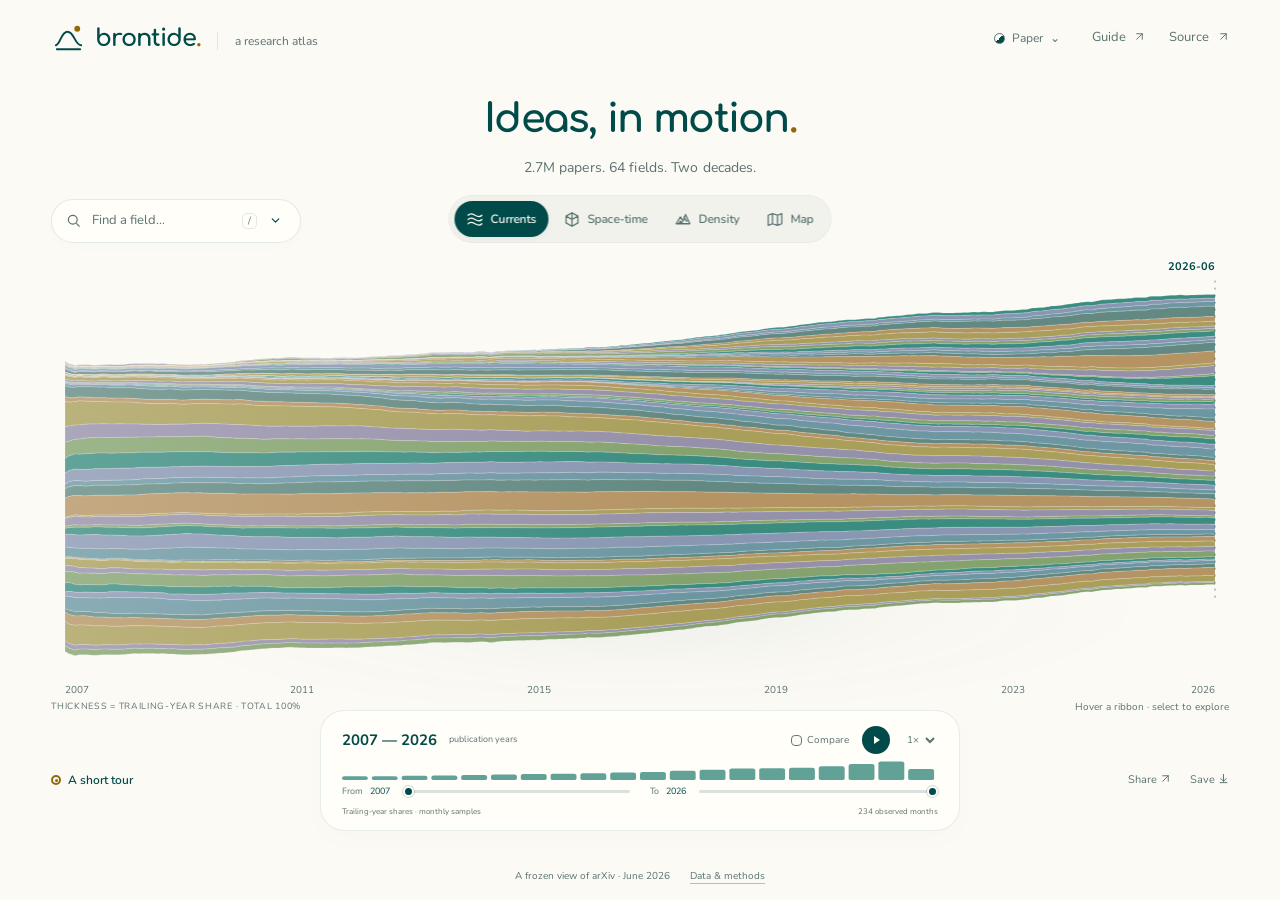
==== commit 35d4460b: "Refine the research atlas with currents and color themes" ====
--- a/index.html
+++ b/index.html
@@ -7,6 +7,7 @@
   <meta name="description" content="Explore the shape of research. An interactive atlas of 2.7 million arXiv papers, with semantic territories, publication timelines, and a space-time view.">
   <title>brontide — the research atlas</title>
   <link rel="icon" href="assets/brontide-logo.svg" type="image/svg+xml">
+  <script>try{const t=localStorage.getItem('brontide-theme');document.documentElement.dataset.theme=['paper','sage','night'].includes(t)?t:'paper';}catch{document.documentElement.dataset.theme='paper';}</script>
   <link rel="stylesheet" href="web/styles.css">
 </head>
 <body>
@@ -15,6 +16,7 @@
     <a class="brand" href="./" aria-label="brontide home"><svg class="brand-mark" viewBox="0 0 36 36" aria-hidden="true"><path d="M5 25c5-1 5-14 12-14s7 13 14 14"/><path d="M6 29h24"/><circle cx="27" cy="8" r="3"/></svg><span>brontide<span class="brand-dot">.</span></span></a>
     <div class="header-description">a research atlas</div>
     <nav aria-label="Main navigation">
+      <details class="theme-menu" id="theme-menu"><summary aria-label="Color theme: Paper" id="theme-summary"><span class="theme-preview" aria-hidden="true"></span><span id="theme-name">Paper</span><span aria-hidden="true">⌄</span></summary><div class="theme-options" role="group" aria-label="Color theme"><button data-theme="paper" aria-pressed="true"><i class="theme-chip paper-chip"></i>Paper<span>Light</span></button><button data-theme="sage" aria-pressed="false"><i class="theme-chip sage-chip"></i>Sage<span>Warm</span></button><button data-theme="night" aria-pressed="false"><i class="theme-chip night-chip"></i>Night<span>Dark</span></button></div></details>
       <button class="text-button" id="method-open">Guide <span aria-hidden="true"><svg class="inline-icon" viewBox="0 0 16 16" aria-hidden="true"><path d="M4 12 12 4M4 4h8v8"/></svg></span></button>
       <a class="source-link" href="https://github.com/numberingeometry/brontide" target="_blank" rel="noopener">Source <span aria-hidden="true"><svg class="inline-icon" viewBox="0 0 16 16" aria-hidden="true"><path d="M4 12 12 4M4 4h8v8"/></svg></span></a>
     </nav>
@@ -23,19 +25,23 @@
     <section class="atlas" aria-label="Interactive research atlas">
       <div class="scene" id="scene">
         <canvas id="atlas-canvas" tabindex="0" aria-label="Research map. Drag to orbit, shift-drag to pan, scroll to zoom. Arrow keys orbit; plus and minus zoom; Home resets. Select a topic from the topic list for an accessible alternative."></canvas>
+        <canvas id="currents-canvas" aria-hidden="true" hidden></canvas>
+        <svg id="currents-interaction" role="group" aria-label="Monthly research shares. Use up and down arrows for fields, left and right for months, and Enter for details." hidden></svg>
+        <div id="currents-status" class="sr-only" role="status" aria-live="polite"></div>
         <div class="map-labels" id="map-labels" aria-hidden="true"></div>
         <div class="axis-labels" id="axis-labels" aria-hidden="true"></div>
         <div class="map-tooltip" id="map-tooltip" hidden></div>
         <div class="loading-screen" id="loading" role="status"><span class="loading-orbit" aria-hidden="true"></span><span>Unfolding the landscape…</span><small>A moment for the details.</small></div>
       </div>
       <div class="stage-heading">
-        <h1>Research, in perspective<span>.</span></h1>
-        <p><strong id="corpus-size">2.7M</strong> papers. <strong id="territory-count">64</strong> neighborhoods. Room to explore.</p>
+        <h1>Ideas, in motion<span>.</span></h1>
+        <p><strong id="corpus-size">2.7M</strong> papers. <strong id="territory-count">64</strong> fields. Two decades.</p>
       </div>
       <div class="view-controls" role="group" aria-label="Visualization mode">
+        <button data-view="currents" aria-pressed="false"><svg viewBox="0 0 20 20" aria-hidden="true"><path d="M2 5c5-6 11 6 16 0M2 10c5-6 11 6 16 0M2 15c5-6 11 6 16 0"/></svg>Currents</button>
         <button data-view="space" class="active" aria-pressed="true"><svg viewBox="0 0 20 20" aria-hidden="true"><path d="m10 2 7 4v8l-7 4-7-4V6Zm0 0v8m7-4-7 4-7-4m7 4v8"/></svg>Space-time</button>
         <button data-view="terrain" aria-pressed="false"><svg viewBox="0 0 20 20" aria-hidden="true"><path d="m2 15 5-8 3 5 3-8 5 11ZM5 15l2-3 3 3m1-8 3 5 2-1"/></svg>Density</button>
-        <button data-view="map" aria-pressed="false"><svg viewBox="0 0 20 20" aria-hidden="true"><path d="m2 5 5-2 6 2 5-2v12l-5 2-6-2-5 2Zm5-2v12m6-10v12"/></svg>2D map</button>
+        <button data-view="map" aria-pressed="false"><svg viewBox="0 0 20 20" aria-hidden="true"><path d="m2 5 5-2 6 2 5-2v12l-5 2-6-2-5 2Zm5-2v12m6-10v12"/></svg>Map</button>
       </div>
       <aside class="topic-browser collapsed" id="topic-browser" aria-label="Browse research territories">
         <label class="search-field" for="topic-search"><svg viewBox="0 0 20 20" aria-hidden="true"><circle cx="8.5" cy="8.5" r="5.5"/><path d="m13 13 4 4"/></svg><input id="topic-search" type="search" aria-label="Find a research field" placeholder="Find a field…" autocomplete="off"><kbd aria-hidden="true">/</kbd><button type="button" class="browser-toggle" id="browser-toggle" aria-label="Browse research fields" aria-expanded="false"><svg viewBox="0 0 16 16" aria-hidden="true"><path d="m4 6 4 4 4-4"/></svg></button></label>
@@ -49,11 +55,12 @@
         <div class="inspector-top"><span class="eyebrow" id="detail-kicker">THE BIG PICTURE</span><div class="selection-actions" id="selection-actions"></div><button class="icon-button" id="clear-selection" aria-label="Clear selected territory" hidden>×</button></div>
         <h2 id="detail-name" tabindex="-1">A world of research</h2>
         <p class="detail-description" id="detail-description">Select a field to explore its history.</p>
+        <div class="current-observation" id="current-observation" role="group" aria-label="Selected ribbon observation" hidden></div>
         <div id="detail-terms" class="term-list"></div>
         <div class="detail-stats"><div><span id="stat-one-label">PAPERS IN WINDOW</span><strong id="stat-one">—</strong></div><div><span id="stat-two-label">OBSERVED PERIOD</span><strong id="stat-two">—</strong></div></div>
         <div class="chart-heading"><span id="chart-title">Monthly publications</span><span id="chart-unit">papers</span></div>
         <svg id="history-chart" class="history-chart" viewBox="0 0 500 160" role="img" aria-label="Monthly publication history"></svg>
-        <div class="chart-legend"><span><i class="observed-key"></i>Observed</span><span id="forecast-legend" hidden><i class="forecast-key"></i>Forecast</span><span id="chart-date-label">2007 — 2026</span></div>
+        <div class="chart-legend"><span><i class="observed-key"></i>Observed</span><span id="forecast-legend" hidden><i class="forecast-key"></i>Archived forecast</span><span id="chart-date-label">2007 — 2026</span></div>
         <div class="comparison-note" id="comparison-note" hidden></div>
         <div class="representative" id="representative" hidden><span class="small-label">A REPRESENTATIVE PAPER</span><p id="representative-title"></p><span class="representative-note">A corpus example, not filtered by the time window.</span></div>
         <div class="subarea-section" id="subarea-section" hidden><button id="subarea-toggle" class="subarea-toggle" aria-expanded="false">Explore microregions <span id="subarea-count"></span><span aria-hidden="true"><svg class="inline-icon" viewBox="0 0 16 16" aria-hidden="true"><path d="M4 12 12 4M4 4h8v8"/></svg></span></button><div id="subarea-content" hidden><p class="micro-note">Statistical subareas within this territory. Point-level assignments are not included in the public map.</p><label class="sr-only" for="microregion-select">Choose a microregion</label><select id="microregion-select"></select><p id="microregion-description" class="micro-note"></p></div></div>
@@ -75,7 +82,7 @@
   </main>
   <footer class="site-footer"><span>A frozen view of arXiv · <span id="footer-date">June 2026</span></span><button class="inline-link" id="evidence-open">Data &amp; methods</button></footer>
   <div class="toast" id="toast" role="status" aria-live="polite"></div>
-  <dialog id="method-dialog" aria-labelledby="method-title"><div class="dialog-heading"><span class="eyebrow">A FIELD GUIDE</span><button class="icon-button" id="method-close" aria-label="Close map guide">×</button></div><h2 id="method-title">A little context.</h2><p class="dialog-lead">Real papers, a fixed map, and a few useful limits.</p><div class="method-grid"><section><h3>What the axes mean</h3><p>Horizontal position is a fixed PCA → UMAP projection of SPECTER2 paper embeddings. Nearby dots often describe related work, but projected distances and apparent gaps are not calibrated semantic measurements. Clustering uses the 50-dimensional PCA space.</p><p>In <b>space-time</b>, height is publication year. In <b>density</b>, height is a smoothed, normalized concentration of the sampled points in the selected window. Density is neither paper quality nor a forecast.</p></section><section><h3>What you are seeing</h3><p id="method-sample">The map displays a stratified sample of the frozen arXiv corpus. Counts and monthly histories use aggregate artifacts, not dot counts.</p><p>Map points have annual dates; charts retain monthly resolution. The final year is partial. Topic names are generated descriptions, not an authoritative taxonomy. Representative titles may come from outside the selected window.</p><p>Microregion series can be inspected within a territory. The public point sample has only superregion assignments, so microregion selection does not relabel or relocate dots.</p></section><section><h3>Window and comparison</h3><p>The sliders filter publication years. Compare retains papers before the selected window as a muted baseline and highlights papers in the window. The chart marks the same window; percentage-point changes compare mean observed monthly shares in the endpoint years.</p><p>This is retrospective exploration: the display projection was fitted using the full frozen corpus. Moving the year does not create a historically refitted model.</p></section><section><h3>Forecasts and evaluation</h3><p>Forecasts begin after June 2026 and use the committed production model, SmoothedMomentum. They are independent projections, not jointly normalized across regions, and are experimental extrapolations rather than promises. The pre-registered selection procedure beat its momentum baseline at <b>0 of 3</b> masked cutoffs, missing its ≥2 criterion.</p><p>Published 80% intervals failed the calibration criterion; the explorer does not present them as calibrated uncertainty. The frozen result and its scope remain in the repository.</p><a href="https://github.com/numberingeometry/brontide/blob/main/LIMITATIONS.md" target="_blank" rel="noopener">Read evaluation &amp; limitations <svg class="inline-icon" viewBox="0 0 16 16" aria-hidden="true"><path d="M4 12 12 4M4 4h8v8"/></svg></a></section></div><div class="controls-guide"><strong>Make it yours</strong><span>Drag: orbit · Shift/right-drag: pan · Scroll/pinch: zoom · Arrows: orbit · +/−: zoom · Home: reset · /: search · Escape: clear selection</span></div><p class="build-note" id="build-note"></p></dialog>
+  <dialog id="method-dialog" aria-labelledby="method-title"><div class="dialog-heading"><span class="eyebrow">A FIELD GUIDE</span><button class="icon-button" id="method-close" aria-label="Close map guide">×</button></div><h2 id="method-title">A little context.</h2><p class="dialog-lead">Real papers, a fixed map, and a few useful limits.</p><div class="method-grid"><section><h3>Reading the currents</h3><p>Each ribbon is one territory. At each month, its vertical thickness is the territory’s paper count over the trailing 12 months divided by the corpus count over the same window. These are count-weighted shares, not an average of percentages. All 64 ribbons sum to 100%. Early 2007 uses the available 1–11 months; no earlier observations are invented. The 234 observations run from January 2007 through June 2026. The final year is partial.</p><p>The territory order is fixed by ID. A data-derived wiggle baseline minimizes visual movement; it is only a layout choice. Position and color do not encode transfers, citations, or influence between fields. Adjacent trailing-window values are joined by a smooth, nonnegative interpolation. Hover, focus, or tap for the exact window and its count-weighted share, alongside the raw monthly count and share. Search gives access to even the thinnest ribbons.</p><p>The year sliders highlight a window while keeping the full chronology in view. The playhead marks the final available month of the selected year. Currents uses observations only; the separate territory chart contains the archived forecast experiment.</p></section><section><h3>What the axes mean</h3><p>Horizontal position is a fixed PCA → UMAP projection of SPECTER2 paper embeddings. Nearby dots often describe related work, but projected distances and apparent gaps are not calibrated semantic measurements. Clustering uses the 50-dimensional PCA space.</p><p>In <b>space-time</b>, height is publication year. In <b>density</b>, height is a smoothed, normalized concentration of the sampled points in the selected window. Density is neither paper quality nor a forecast.</p></section><section><h3>What you are seeing</h3><p id="method-sample">The map displays a stratified sample of the frozen arXiv corpus. Counts and monthly histories use aggregate artifacts, not dot counts.</p><p>Map points have annual dates; charts retain monthly resolution. The final year is partial. Topic names are generated descriptions, not an authoritative taxonomy. Representative titles may come from outside the selected window.</p><p>Microregion series can be inspected within a territory. The public point sample has only superregion assignments, so microregion selection does not relabel or relocate dots.</p></section><section><h3>Window and comparison</h3><p>The sliders filter publication years. Compare retains papers before the selected window as a muted baseline and highlights papers in the window. The chart marks the same window; percentage-point changes compare mean observed monthly shares in the endpoint years.</p><p>This is retrospective exploration: the display projection was fitted using the full frozen corpus. Moving the year does not create a historically refitted model.</p></section><section><h3>Forecasts and evaluation</h3><p>Forecasts begin after June 2026 and use the committed production model, SmoothedMomentum. They are independent projections, not jointly normalized across regions, and are experimental extrapolations rather than promises. The frozen selection procedure beat its momentum baseline at <b>0 of 3</b> masked cutoffs, missing its ≥2 criterion.</p><p>Published 80% intervals failed the calibration criterion; the explorer does not present them as calibrated uncertainty. The frozen result and its scope remain in the repository.</p><a href="https://github.com/numberingeometry/brontide/blob/main/docs/DATA.md" target="_blank" rel="noopener">Read the data guide <svg class="inline-icon" viewBox="0 0 16 16" aria-hidden="true"><path d="M4 12 12 4M4 4h8v8"/></svg></a></section></div><div class="controls-guide"><strong>Make it yours</strong><span>Currents: ↑/↓ fields, ←/→ months, Enter details. Maps: drag to orbit, Shift/right-drag to pan, scroll/pinch to zoom, arrows to orbit, +/− to zoom, Home to reset. / search · Escape clear</span></div><p class="build-note" id="build-note"></p></dialog>
   <noscript><div class="noscript-notice">This interactive atlas needs JavaScript. <a href="figures/frontier-map.png">View the static research map</a> or <a href="https://github.com/numberingeometry/brontide">read the methods and reproducible results</a>.</div></noscript>
   <script type="module" src="web/app.js"></script>
 </body>
--- a/web/styles.css
+++ b/web/styles.css
@@ -3,21 +3,33 @@
 @font-face{font-family:Nunito;src:url('../assets/fonts/nunito-latin-600-normal.woff2') format('woff2');font-style:normal;font-weight:600;font-display:swap}
 @font-face{font-family:Nunito;src:url('../assets/fonts/nunito-latin-700-normal.woff2') format('woff2');font-style:normal;font-weight:700;font-display:swap}
 @font-face{font-family:Comfortaa;src:url('../assets/fonts/comfortaa-latin-700-normal.woff2') format('woff2');font-style:normal;font-weight:700;font-display:swap}
-:root{color-scheme:light;--paper:#fcfaf5;--ink:#004b49;--muted:#5a726f;--quiet:#788a80;--line:#004b491c;--wash:#eff1ec;--selected:#d9e2dd;--gold:#be8c14;--white:#fffef9;--round:Comfortaa,'Arial Rounded MT Bold',sans-serif;--sans:Nunito,'Trebuchet MS',sans-serif;--mono:ui-monospace,SFMono-Regular,Consolas,monospace}
-*{box-sizing:border-box}body{margin:0;background:var(--paper);color:var(--ink);font:14px/1.5 var(--sans);-webkit-font-smoothing:antialiased}button,input,select{font:inherit}button,a,input,select{-webkit-tap-highlight-color:transparent}button{color:inherit;cursor:pointer;border:0}button:disabled{opacity:.4;cursor:default}a{color:inherit;text-decoration:none}button:hover,a:hover{color:#007366}button:focus-visible,a:focus-visible,input:focus-visible,select:focus-visible,canvas:focus-visible{outline:2px solid var(--gold);outline-offset:4px}svg{display:block}button svg{width:18px;height:18px;fill:none;stroke:currentColor;stroke-width:1.5;stroke-linecap:round;stroke-linejoin:round}[hidden]{display:none!important}.sr-only{position:absolute;width:1px;height:1px;padding:0;margin:-1px;overflow:hidden;clip:rect(0,0,0,0);white-space:nowrap;border:0}.skip-link{position:fixed;z-index:100;top:-80px;left:12px;background:var(--ink);color:var(--paper);padding:12px 18px;border-radius:12px}.skip-link:focus{top:12px}
+:root{color-scheme:light;--paper:#fcfaf5;--ink:#004b49;--muted:#5a726f;--quiet:#607265;--line:#004b491c;--wash:#eff1ec;--selected:#d9e2dd;--gold:#916707;--white:#fffef9;--history:#257e70;--grid:#617e70;--hover:#007366;--round:Comfortaa,'Arial Rounded MT Bold',sans-serif;--sans:Nunito,'Trebuchet MS',sans-serif;--mono:ui-monospace,SFMono-Regular,Consolas,monospace}
+html[data-theme="sage"]{--paper:#e7ebd4;--ink:#263e2d;--muted:#53634a;--quiet:#5d684f;--line:#263e2d26;--wash:#dde3c8;--selected:#c6d1af;--gold:#845d05;--white:#f0f2e0;--history:#3d7650;--grid:#718263;--hover:#4c6a32}
+html[data-theme="night"]{color-scheme:dark;--paper:#101d20;--ink:#e2eee0;--muted:#a6bdb3;--quiet:#91aaa0;--line:#b6d2bd28;--wash:#1d3030;--selected:#314a40;--gold:#dec27a;--white:#17282a;--history:#8bd4b0;--grid:#9bbeb0;--hover:#f2d991}
+*{box-sizing:border-box}body{margin:0;background:var(--paper);color:var(--ink);font:14px/1.5 var(--sans);-webkit-font-smoothing:antialiased}button,input,select{font:inherit}button,a,input,select{-webkit-tap-highlight-color:transparent}button{color:inherit;cursor:pointer;border:0}button:disabled{opacity:.4;cursor:default}a{color:inherit;text-decoration:none}button:hover,a:hover{color:var(--hover)}button:focus-visible,a:focus-visible,input:focus-visible,select:focus-visible,canvas:focus-visible{outline:2px solid var(--gold);outline-offset:4px}svg{display:block}button svg{width:18px;height:18px;fill:none;stroke:currentColor;stroke-width:1.5;stroke-linecap:round;stroke-linejoin:round}[hidden]{display:none!important}.sr-only{position:absolute;width:1px;height:1px;padding:0;margin:-1px;overflow:hidden;clip:rect(0,0,0,0);white-space:nowrap;border:0}.skip-link{position:fixed;z-index:100;top:-80px;left:12px;background:var(--ink);color:var(--paper);padding:12px 18px;border-radius:12px}.skip-link:focus{top:12px}
 .site-header{height:76px;display:flex;align-items:center;padding:0 4%;gap:16px;max-width:1920px;margin:auto}.brand{display:flex;align-items:center;gap:9px;font:700 24px var(--round);letter-spacing:-1px}.brand-mark{width:35px;height:35px;fill:none;stroke:var(--ink);stroke-width:2;stroke-linecap:round}.brand-mark circle{fill:var(--gold);stroke:none}.brand-dot{color:var(--gold)}.header-description{font-size:12px;color:var(--muted);border-left:1px solid var(--line);padding-left:17px;margin-top:5px}.site-header nav{display:flex;align-items:center;gap:24px;margin-left:auto;color:var(--muted);font-size:13px}.text-button,.inline-link{background:none;padding:0;color:inherit}.text-button span,.source-link span{margin-left:5px}.site-header nav button{font-size:13px}.source-link{display:flex;align-items:center;gap:4px}
-.atlas{position:relative;height:calc(100svh - 116px);min-height:690px;max-height:1160px;isolation:isolate;overflow:hidden;max-width:1920px;margin:auto}.scene{position:absolute;inset:0;overflow:hidden;z-index:-1}.scene:before{content:'';position:absolute;left:23%;right:23%;top:58%;height:17%;background:radial-gradient(ellipse,#1d5b4520 0%,#1d5b4509 35%,transparent 70%);filter:blur(14px);pointer-events:none}#atlas-canvas{width:100%;height:100%;display:block;touch-action:none;cursor:grab}#atlas-canvas:active{cursor:grabbing}.stage-heading{position:absolute;top:18px;left:20px;right:20px;text-align:center;pointer-events:none}.stage-heading h1{font:700 clamp(27px,3.1vw,43px)/1.3 var(--round);letter-spacing:-1.7px;margin:0 0 11px}.stage-heading h1 span{color:var(--gold)}.stage-heading p{font-size:14px;color:var(--muted);margin:0}.stage-heading strong{font-weight:400}
-.view-controls{position:absolute;top:119px;left:50%;transform:translateX(-50%);display:flex;gap:3px;background:#f0f1eccc;padding:5px;border:1px solid #004b4909;border-radius:30px;white-space:nowrap;backdrop-filter:blur(15px)}.view-controls button{background:transparent;padding:9px 15px;border-radius:24px;display:flex;gap:7px;align-items:center;font-size:12px;font-weight:600;color:var(--muted);transition:background .2s,color .2s}.view-controls button.active{background:var(--ink);color:var(--paper);box-shadow:0 2px 5px #004b4912}.view-controls svg{width:17px;height:17px}
-.topic-browser{position:absolute;left:4%;top:123px;width:250px;z-index:12}.search-field{display:flex;align-items:center;gap:8px;padding:10px 14px;border:1px solid var(--line);border-radius:25px;background:#fffef9e8;box-shadow:0 4px 18px #004b4903;backdrop-filter:blur(12px)}.search-field>svg{width:16px;height:16px;stroke:var(--muted);stroke-width:1.5;fill:none;flex-shrink:0}.search-field input{width:100%;min-width:0;background:none;border:0;color:var(--ink);outline:none;font-size:13px}.search-field input::placeholder{color:var(--muted)}.search-field:focus-within{border-color:#be8c1480;box-shadow:0 0 0 3px #be8c140a}.search-field kbd{font:10px var(--sans);color:#7c8a80;border:1px solid var(--line);border-radius:5px;padding:0 5px}.browser-toggle{display:grid;place-items:center;width:21px;height:21px;padding:0;background:none;flex-shrink:0}.browser-toggle svg{width:13px;height:13px;transition:transform .2s}.topic-browser:not(.collapsed) .browser-toggle svg{transform:rotate(180deg)}.browser-body{margin-top:9px;padding:15px 13px 9px;border:1px solid var(--line);border-radius:21px;background:#fffef9f5;box-shadow:0 14px 40px #004b4910;backdrop-filter:blur(20px)}.topic-browser.collapsed .browser-body{display:none}.list-heading{display:flex;justify-content:space-between;align-items:center;gap:5px;font-size:9px;color:var(--muted);letter-spacing:.4px;padding:0 5px 9px}.list-heading select{max-width:109px;background:transparent;border:0;font:10px var(--sans);color:var(--muted);cursor:pointer}.topic-list{max-height:min(370px,44vh);overflow-y:auto;scrollbar-width:thin;scrollbar-color:#c1cec3 transparent;overscroll-behavior:contain}.topic-row{display:flex;align-items:center;gap:8px;width:100%;min-height:39px;padding:9px 8px;border-radius:11px;text-align:left;background:transparent;font-size:11px;line-height:1.35;color:var(--muted)}.topic-row:hover,.topic-row.selected{background:var(--wash);color:var(--ink)}.topic-row.selected{background:var(--selected)}.topic-swatch{width:6px;height:6px;border-radius:50%;flex-shrink:0}.topic-name{flex:1}.topic-size{font-size:9px;color:var(--quiet);white-space:nowrap}.search-note{font-size:9px;line-height:1.6;margin:9px 6px 3px;color:var(--quiet)}.empty-topics{font-size:12px;color:var(--muted);padding:12px 6px}
-.inspector{position:absolute;right:3%;top:184px;width:320px;max-height:calc(100% - 210px);overflow-y:auto;overscroll-behavior:contain;scrollbar-width:thin;scrollbar-color:#becdc3 transparent;padding:23px;border:1px solid #004b4926;border-radius:27px;background:#fffef9f5;box-shadow:0 14px 45px #004b490c;backdrop-filter:blur(18px);z-index:13}.inspector-top{display:flex;align-items:center;justify-content:space-between;min-height:22px}.eyebrow,.small-label{font-size:9px;font-weight:700;letter-spacing:1px;color:var(--muted)}.inspector-top .eyebrow{font-size:8px}.selection-actions{display:flex;align-items:center;gap:12px;margin-left:auto;margin-right:8px}.selection-actions button{padding:6px 0;background:none;font-size:9px;color:var(--muted)}.selection-actions button:hover{color:var(--ink)}.icon-button{display:grid;place-items:center;width:32px;height:32px;border-radius:50%;background:transparent;color:var(--muted);font-size:22px;font-weight:400;line-height:1;flex-shrink:0}.icon-button:hover{background:var(--wash);color:var(--ink)}.inspector-top .icon-button{width:25px;height:25px;font-size:20px}.inspector h2{font:700 21px/1.4 var(--round);letter-spacing:-.8px;margin:12px 0 10px}.detail-description{font-size:11px;line-height:1.7;color:var(--muted);margin:0 0 15px}.term-list{display:flex;flex-wrap:wrap;gap:5px;margin-bottom:17px}.term-list:empty{display:none}.term-list span{padding:3px 9px;border-radius:12px;background:var(--wash);color:var(--muted);font-size:9px}.detail-stats{display:grid;grid-template-columns:1fr 1fr;gap:10px;border-top:1px solid var(--line);padding:16px 0 18px}.detail-stats span{font-size:8px;letter-spacing:.7px;color:var(--muted);display:block;margin-bottom:6px}.detail-stats strong{font:700 22px var(--sans);letter-spacing:-.5px}.chart-heading{display:flex;justify-content:space-between;gap:9px;font-size:10px;color:var(--muted);margin-bottom:9px}.chart-heading>span+span{font-size:9px}.history-chart{width:100%;height:auto;overflow:visible}.chart-grid{stroke:#004b4912;stroke-width:1}.chart-axis{fill:#5a726f;font:11px var(--sans)}.chart-origin{fill:#96741e;font:8px var(--sans);letter-spacing:.4px}.chart-history{fill:none;stroke:#257e70;stroke-width:2.2;stroke-linejoin:round}.chart-forecast{fill:none;stroke:var(--gold);stroke-width:1.7;stroke-dasharray:5 5}.chart-area{fill:url(#chart-gradient)}.chart-window{fill:#004b4909}.chart-marker{stroke:#004b4944;stroke-width:1;stroke-dasharray:3 4}.chart-legend{display:flex;align-items:center;gap:13px;font-size:8px;color:var(--muted);margin-bottom:15px}.chart-legend>span{display:flex;align-items:center;gap:5px}.chart-legend>span:last-child{margin-left:auto;font-size:8px}.chart-legend i{width:11px;height:2px;background:#257e70;border-radius:2px}.chart-legend .forecast-key{background:var(--gold)}.comparison-note{font-size:10px;line-height:1.6;color:var(--muted);padding:11px 13px;border-radius:14px;background:var(--wash)}.comparison-note strong{color:var(--ink)}.representative{border-top:1px solid var(--line);padding-top:14px;margin-top:15px}.representative .small-label{font-size:8px}.representative p{font-size:12px;line-height:1.65;margin:9px 0}.representative a{text-decoration:underline;text-decoration-color:#be8c1466;text-underline-offset:4px}.representative-note{font-size:9px;color:var(--quiet);line-height:1.55;display:block}.subarea-section{margin-top:17px;padding-top:14px;border-top:1px solid var(--line)}.subarea-toggle{display:flex;align-items:center;gap:6px;background:none;padding:0;width:100%;font-size:11px;text-align:left}.subarea-toggle span:last-child{margin-left:auto;color:var(--gold)}#subarea-count{color:var(--muted);font-size:10px}.micro-note{font-size:10px;line-height:1.65;color:var(--muted)}#microregion-select{width:100%;border:1px solid var(--line);border-radius:12px;background:var(--paper);color:var(--ink);padding:9px;font-size:11px}.inspector-footer{display:flex;align-items:center;gap:7px;border-top:1px solid var(--line);margin-top:17px;padding-top:13px;font-size:8px;color:var(--quiet)}.tiny-dot{width:4px;height:4px;border-radius:50%;background:var(--gold);flex-shrink:0}
-.scene-tools{position:absolute;right:3%;bottom:177px;display:flex;align-items:center;flex-direction:column;gap:2px;padding:5px;border:1px solid var(--line);border-radius:25px;background:#fffef9df;backdrop-filter:blur(14px)}.scene-tools>span{width:15px;height:1px;background:var(--line);margin:3px}.view-caption{position:absolute;left:4%;right:4%;bottom:145px;display:flex;justify-content:space-between;gap:10px;color:var(--muted);font-size:9px;pointer-events:none}.view-caption>span:first-child{font-size:8px;letter-spacing:1px}.time-dock{position:absolute;bottom:29px;left:50%;transform:translateX(-50%);width:640px;max-width:calc(100% - 40px);padding:15px 21px 12px;border:1px solid #004b4918;background:#fffef9e8;border-radius:24px;backdrop-filter:blur(18px);box-shadow:0 8px 30px #004b4904}.time-dock-top{display:flex;justify-content:space-between;align-items:center;gap:12px}.time-dock-top>div:first-child{display:flex;gap:12px;align-items:center}.time-dock strong{font:700 15px var(--sans);white-space:nowrap}.time-dock .small-label{font-size:9px;letter-spacing:0;font-weight:400}.time-actions{display:flex;align-items:center;gap:13px}.compare-control{display:flex;align-items:center;gap:5px;font-size:10px;color:var(--muted);cursor:pointer}.compare-control input{appearance:none;width:11px;height:11px;border:1px solid #8baba0;border-radius:4px;background:var(--paper);margin:0;cursor:pointer}.compare-control input:checked{border-color:var(--ink);background:var(--ink);box-shadow:inset 0 0 0 2px var(--white)}.play-button{display:grid;place-items:center;width:28px;height:28px;border-radius:50%;background:var(--ink);color:var(--paper)}.play-button:hover{background:#146960;color:var(--paper)}.time-actions select{border:0;background:none;color:var(--muted);font:10px var(--sans);max-width:40px;padding:0;cursor:pointer}#timeline{width:100%;height:21px;margin:5px 0 3px}.range-controls{display:flex;gap:20px}.range-controls label{display:flex;align-items:center;gap:7px;min-width:0;flex:1;font-size:9px;color:var(--muted)}.range-controls output{min-width:26px;color:var(--ink)}.range-controls input{appearance:none;width:100%;min-width:20px;height:3px;background:#cad6cb;border-radius:3px;cursor:pointer;margin:7px 0}.range-controls input::-webkit-slider-thumb{appearance:none;width:11px;height:11px;border:2px solid var(--white);border-radius:50%;background:var(--ink);box-shadow:0 0 0 1px #004b4933}.range-controls input::-moz-range-thumb{width:8px;height:8px;border:2px solid var(--white);border-radius:50%;background:var(--ink)}.timeline-foot{display:flex;justify-content:space-between;gap:10px;color:var(--quiet);font-size:8px;margin-top:6px}.story-toolbar{position:absolute;left:4%;right:4%;bottom:64px;display:flex;align-items:center;gap:19px;pointer-events:none}.story-toolbar>span{flex:1}.story-toolbar button{pointer-events:auto;background:transparent;padding:7px 0;color:var(--muted);font-size:12px}.story-toolbar button:hover{color:var(--ink)}.story-toolbar #story-start{display:flex;align-items:center;gap:7px;color:var(--ink);font-weight:600}.story-toolbar #share-view,.story-toolbar #export-image{font-size:11px}.inline-icon,button .inline-icon{display:inline-block;width:11px;height:11px;vertical-align:-1px;fill:none;stroke:currentColor;stroke-width:1.4;stroke-linecap:round;stroke-linejoin:round;flex-shrink:0}.play-glyph{width:0;height:0;border-top:4px solid transparent;border-bottom:4px solid transparent;border-left:6px solid var(--paper);margin-left:2px}.play-glyph.paused{width:7px;height:8px;border:0;border-left:2px solid var(--paper);border-right:2px solid var(--paper);margin-left:0}.tour-glyph{display:inline-block;width:10px;height:10px;border:2px solid var(--gold);border-radius:50%;position:relative}.tour-glyph:after{content:'';position:absolute;width:3px;height:3px;border-radius:50%;background:var(--gold);top:1.5px;left:1.5px}
-.map-labels,.axis-labels{position:absolute;inset:0;pointer-events:none;overflow:hidden}.map-label{position:absolute;max-width:152px;padding:5px 10px;border-radius:13px;background:#fffef9b3;border:1px solid #004b4910;font-size:10px;line-height:1.35;color:var(--muted);text-align:center;transform:translate(-50%,-50%);pointer-events:auto;cursor:pointer;box-shadow:0 3px 10px #004b4904;backdrop-filter:blur(5px)}.map-label.selected{background:var(--white);border-color:#004b4944;color:var(--ink);font-weight:700}.axis-label{position:absolute;transform:translate(-50%,-50%);font-size:9px;color:var(--muted);white-space:nowrap}.map-tooltip{position:absolute;z-index:14;pointer-events:none;max-width:250px;padding:12px 15px;border:1px solid #004b4922;border-radius:18px;background:#fffef9f5;box-shadow:0 10px 24px #004b4910;font-size:12px;color:var(--ink);backdrop-filter:blur(14px)}.map-tooltip small{display:block;font-size:10px;line-height:1.6;color:var(--muted);margin-top:5px}.loading-screen{position:absolute;inset:0;z-index:30;display:flex;align-items:center;justify-content:center;flex-direction:column;gap:15px;background:#fcfaf5f5;color:var(--ink);font:700 15px var(--round)}.loading-screen small{font:12px var(--sans);color:var(--muted)}.loading-orbit{width:36px;height:36px;border-radius:50%;border:2px solid #004b4918;border-top-color:var(--gold);animation:loading 1.2s linear infinite}.loading-screen.error{padding:30px;text-align:center;font:14px var(--sans)}.loading-screen.error p{max-width:480px;line-height:1.8}.loading-screen.error button,.loading-screen.error a{display:inline-block;padding:10px 17px;margin:5px;border:1px solid var(--line);border-radius:20px;background:var(--wash)}
-.story-card{position:absolute;left:4%;top:190px;width:275px;padding:20px 22px;border:1px solid #be8c1438;border-radius:26px;background:#fffdf5f2;box-shadow:0 14px 40px #004b490c;backdrop-filter:blur(20px);z-index:15}.story-top{display:flex;align-items:center;justify-content:space-between;font-size:10px;color:var(--gold);font-weight:700}.story-card h3{font:700 21px/1.4 var(--round);letter-spacing:-.6px;margin:13px 0}.story-card p{font-size:12px;line-height:1.75;color:var(--muted);margin:0}.story-bottom{display:flex;justify-content:space-between;align-items:center;margin-top:21px;gap:10px}.story-bottom button{background:none;padding:0;font-size:11px;color:var(--ink)}.story-bottom button:disabled{color:var(--quiet)}.story-top .icon-button{width:23px;height:23px;font-size:20px}
-.site-footer{display:flex;align-items:center;justify-content:center;gap:20px;padding:9px 20px 15px;font-size:10px;color:var(--muted)}.site-footer .inline-link{font-size:10px;text-decoration:underline;text-decoration-color:#be8c1470;text-underline-offset:4px}dialog{width:min(820px,calc(100% - 30px));max-height:88svh;border:1px solid #004b4922;border-radius:30px;padding:30px 36px;background:var(--paper);color:var(--ink);box-shadow:0 25px 100px #003b3320}dialog::backdrop{background:#dae3da99;backdrop-filter:blur(8px)}.dialog-heading{display:flex;align-items:center;justify-content:space-between}dialog h2{font:700 31px/1.4 var(--round);letter-spacing:-1px;margin:20px 0 10px}.dialog-lead{font-size:14px;line-height:1.8;color:var(--muted);margin-bottom:20px}.method-grid{display:grid;grid-template-columns:1fr 1fr;gap:7px 30px}.method-grid h3{font-size:14px;font-weight:700;margin:14px 0 8px}.method-grid p{font-size:12px;line-height:1.8;color:var(--muted)}.method-grid b{color:var(--ink);font-weight:700}.method-grid a{font-size:12px;text-decoration:underline;text-decoration-color:#be8c1466;text-underline-offset:3px}.controls-guide{display:flex;gap:20px;border-top:1px solid var(--line);padding-top:18px;margin-top:23px;font-size:11px;color:var(--muted)}.controls-guide strong{color:var(--ink);white-space:nowrap}.build-note{font-size:9px;line-height:1.8;color:var(--quiet);margin:20px 0 0}.toast{position:fixed;bottom:22px;left:50%;transform:translate(-50%,20px);z-index:100;padding:12px 20px;border:1px solid #004b4933;border-radius:22px;background:var(--ink);color:var(--paper);font-size:12px;opacity:0;pointer-events:none;transition:opacity .2s,transform .2s;max-width:90vw;text-align:center;box-shadow:0 8px 30px #004b4910}.toast.visible{opacity:1;transform:translate(-50%,0)}.noscript-notice{position:fixed;top:25%;left:10%;right:10%;padding:30px;background:var(--paper);border:1px solid var(--line);border-radius:25px;z-index:50}
+.atlas{position:relative;height:calc(100svh - 116px);min-height:690px;max-height:1160px;isolation:isolate;overflow:hidden;max-width:1920px;margin:auto}.scene{position:absolute;inset:0;overflow:hidden;z-index:-1}.scene:before{content:'';position:absolute;left:23%;right:23%;top:58%;height:17%;background:radial-gradient(ellipse,color-mix(in srgb,var(--ink) 12.5%,transparent) 0%,color-mix(in srgb,var(--ink) 3.5%,transparent) 35%,transparent 70%);filter:blur(14px);pointer-events:none}#atlas-canvas{width:100%;height:100%;display:block;touch-action:none;cursor:grab}#atlas-canvas:active{cursor:grabbing}.stage-heading{position:absolute;top:18px;left:20px;right:20px;text-align:center;pointer-events:none}.stage-heading h1{font:700 clamp(27px,3.1vw,43px)/1.3 var(--round);letter-spacing:-1.7px;margin:0 0 11px}.stage-heading h1 span{color:var(--gold)}.stage-heading p{font-size:14px;color:var(--muted);margin:0}.stage-heading strong{font-weight:400}
+.view-controls{position:absolute;top:119px;left:50%;transform:translateX(-50%);display:flex;gap:3px;background:color-mix(in srgb,var(--wash) 80.0%,transparent);padding:5px;border:1px solid color-mix(in srgb,var(--ink) 3.5%,transparent);border-radius:30px;white-space:nowrap;backdrop-filter:blur(15px)}.view-controls button{background:transparent;padding:9px 15px;border-radius:24px;display:flex;gap:7px;align-items:center;font-size:12px;font-weight:600;color:var(--muted);transition:background .2s,color .2s}.view-controls button.active{background:var(--ink);color:var(--paper);box-shadow:0 2px 5px color-mix(in srgb,var(--ink) 7.1%,transparent)}.view-controls svg{width:17px;height:17px}
+.topic-browser{position:absolute;left:4%;top:123px;width:250px;z-index:12}.search-field{display:flex;align-items:center;gap:8px;padding:10px 14px;border:1px solid var(--line);border-radius:25px;background:color-mix(in srgb,var(--white) 91.0%,transparent);box-shadow:0 4px 18px color-mix(in srgb,var(--ink) 1.2%,transparent);backdrop-filter:blur(12px)}.search-field>svg{width:16px;height:16px;stroke:var(--muted);stroke-width:1.5;fill:none;flex-shrink:0}.search-field input{width:100%;min-width:0;background:none;border:0;color:var(--ink);outline:none;font-size:13px}.search-field input::placeholder{color:var(--muted)}.search-field:focus-within{border-color:color-mix(in srgb,var(--gold) 50.2%,transparent);box-shadow:0 0 0 3px color-mix(in srgb,var(--gold) 3.9%,transparent)}.search-field kbd{font:10px var(--sans);color:var(--quiet);border:1px solid var(--line);border-radius:5px;padding:0 5px}.browser-toggle{display:grid;place-items:center;width:21px;height:21px;padding:0;background:none;flex-shrink:0}.browser-toggle svg{width:13px;height:13px;transition:transform .2s}.topic-browser:not(.collapsed) .browser-toggle svg{transform:rotate(180deg)}.browser-body{margin-top:9px;padding:15px 13px 9px;border:1px solid var(--line);border-radius:21px;background:color-mix(in srgb,var(--white) 96.1%,transparent);box-shadow:0 14px 40px color-mix(in srgb,var(--ink) 6.3%,transparent);backdrop-filter:blur(20px)}.topic-browser.collapsed .browser-body{display:none}.list-heading{display:flex;justify-content:space-between;align-items:center;gap:5px;font-size:9px;color:var(--muted);letter-spacing:.4px;padding:0 5px 9px}.list-heading select{max-width:109px;background:transparent;border:0;font:10px var(--sans);color:var(--muted);cursor:pointer}.topic-list{max-height:min(370px,44vh);overflow-y:auto;scrollbar-width:thin;scrollbar-color:var(--selected) transparent;overscroll-behavior:contain}.topic-row{display:flex;align-items:center;gap:8px;width:100%;min-height:39px;padding:9px 8px;border-radius:11px;text-align:left;background:transparent;font-size:11px;line-height:1.35;color:var(--muted)}.topic-row:hover,.topic-row.selected{background:var(--wash);color:var(--ink)}.topic-row.selected{background:var(--selected)}.topic-swatch{width:6px;height:6px;border-radius:50%;flex-shrink:0}.topic-name{flex:1}.topic-size{font-size:9px;color:var(--quiet);white-space:nowrap}.search-note{font-size:9px;line-height:1.6;margin:9px 6px 3px;color:var(--quiet)}.empty-topics{font-size:12px;color:var(--muted);padding:12px 6px}
+.inspector{position:absolute;right:3%;top:184px;width:320px;max-height:calc(100% - 210px);overflow-y:auto;overscroll-behavior:contain;scrollbar-width:thin;scrollbar-color:var(--selected) transparent;padding:23px;border:1px solid color-mix(in srgb,var(--ink) 14.9%,transparent);border-radius:27px;background:color-mix(in srgb,var(--white) 96.1%,transparent);box-shadow:0 14px 45px color-mix(in srgb,var(--ink) 4.7%,transparent);backdrop-filter:blur(18px);z-index:13}.inspector-top{display:flex;align-items:center;justify-content:space-between;min-height:22px}.eyebrow,.small-label{font-size:9px;font-weight:700;letter-spacing:1px;color:var(--muted)}.inspector-top .eyebrow{font-size:8px}.selection-actions{display:flex;align-items:center;gap:12px;margin-left:auto;margin-right:8px}.selection-actions button{padding:6px 0;background:none;font-size:9px;color:var(--muted)}.selection-actions button:hover{color:var(--ink)}.icon-button{display:grid;place-items:center;width:32px;height:32px;border-radius:50%;background:transparent;color:var(--muted);font-size:22px;font-weight:400;line-height:1;flex-shrink:0}.icon-button:hover{background:var(--wash);color:var(--ink)}.inspector-top .icon-button{width:25px;height:25px;font-size:20px}.inspector h2{font:700 21px/1.4 var(--round);letter-spacing:-.8px;margin:12px 0 10px}.detail-description{font-size:11px;line-height:1.7;color:var(--muted);margin:0 0 15px}.term-list{display:flex;flex-wrap:wrap;gap:5px;margin-bottom:17px}.term-list:empty{display:none}.term-list span{padding:3px 9px;border-radius:12px;background:var(--wash);color:var(--muted);font-size:9px}.detail-stats{display:grid;grid-template-columns:1fr 1fr;gap:10px;border-top:1px solid var(--line);padding:16px 0 18px}.detail-stats span{font-size:8px;letter-spacing:.7px;color:var(--muted);display:block;margin-bottom:6px}.detail-stats strong{font:700 22px var(--sans);letter-spacing:-.5px}.chart-heading{display:flex;justify-content:space-between;gap:9px;font-size:10px;color:var(--muted);margin-bottom:9px}.chart-heading>span+span{font-size:9px}.history-chart{width:100%;height:auto;overflow:visible}.chart-grid{stroke:color-mix(in srgb,var(--ink) 7.1%,transparent);stroke-width:1}.chart-axis{fill:var(--muted);font:11px var(--sans)}.chart-origin{fill:var(--gold);font:8px var(--sans);letter-spacing:.4px}.chart-history{fill:none;stroke:var(--history);stroke-width:2.2;stroke-linejoin:round}.chart-forecast{fill:none;stroke:var(--gold);stroke-width:1.7;stroke-dasharray:5 5}.chart-area{fill:url(#chart-gradient)}.chart-window{fill:color-mix(in srgb,var(--ink) 3.5%,transparent)}.chart-marker{stroke:color-mix(in srgb,var(--ink) 26.7%,transparent);stroke-width:1;stroke-dasharray:3 4}.chart-legend{display:flex;align-items:center;gap:13px;font-size:8px;color:var(--muted);margin-bottom:15px}.chart-legend>span{display:flex;align-items:center;gap:5px}.chart-legend>span:last-child{margin-left:auto;font-size:8px}.chart-legend i{width:11px;height:2px;background:var(--history);border-radius:2px}.chart-legend .forecast-key{background:var(--gold)}.comparison-note{font-size:10px;line-height:1.6;color:var(--muted);padding:11px 13px;border-radius:14px;background:var(--wash)}.comparison-note strong{color:var(--ink)}.representative{border-top:1px solid var(--line);padding-top:14px;margin-top:15px}.representative .small-label{font-size:8px}.representative p{font-size:12px;line-height:1.65;margin:9px 0}.representative a{text-decoration:underline;text-decoration-color:color-mix(in srgb,var(--gold) 40.0%,transparent);text-underline-offset:4px}.representative-note{font-size:9px;color:var(--quiet);line-height:1.55;display:block}.subarea-section{margin-top:17px;padding-top:14px;border-top:1px solid var(--line)}.subarea-toggle{display:flex;align-items:center;gap:6px;background:none;padding:0;width:100%;font-size:11px;text-align:left}.subarea-toggle span:last-child{margin-left:auto;color:var(--gold)}#subarea-count{color:var(--muted);font-size:10px}.micro-note{font-size:10px;line-height:1.65;color:var(--muted)}#microregion-select{width:100%;border:1px solid var(--line);border-radius:12px;background:var(--paper);color:var(--ink);padding:9px;font-size:11px}.inspector-footer{display:flex;align-items:center;gap:7px;border-top:1px solid var(--line);margin-top:17px;padding-top:13px;font-size:8px;color:var(--quiet)}.tiny-dot{width:4px;height:4px;border-radius:50%;background:var(--gold);flex-shrink:0}
+.scene-tools{position:absolute;right:3%;bottom:177px;display:flex;align-items:center;flex-direction:column;gap:2px;padding:5px;border:1px solid var(--line);border-radius:25px;background:color-mix(in srgb,var(--white) 87.5%,transparent);backdrop-filter:blur(14px)}.scene-tools>span{width:15px;height:1px;background:var(--line);margin:3px}.view-caption{position:absolute;left:4%;right:4%;bottom:145px;display:flex;justify-content:space-between;gap:10px;color:var(--muted);font-size:9px;pointer-events:none}.view-caption>span:first-child{font-size:8px;letter-spacing:1px}.time-dock{position:absolute;bottom:29px;left:50%;transform:translateX(-50%);width:640px;max-width:calc(100% - 40px);padding:15px 21px 12px;border:1px solid color-mix(in srgb,var(--ink) 9.4%,transparent);background:color-mix(in srgb,var(--white) 91.0%,transparent);border-radius:24px;backdrop-filter:blur(18px);box-shadow:0 8px 30px color-mix(in srgb,var(--ink) 1.6%,transparent)}.time-dock-top{display:flex;justify-content:space-between;align-items:center;gap:12px}.time-dock-top>div:first-child{display:flex;gap:12px;align-items:center}.time-dock strong{font:700 15px var(--sans);white-space:nowrap}.time-dock .small-label{font-size:9px;letter-spacing:0;font-weight:400}.time-actions{display:flex;align-items:center;gap:13px}.compare-control{display:flex;align-items:center;gap:5px;font-size:10px;color:var(--muted);cursor:pointer}.compare-control input{appearance:none;width:11px;height:11px;border:1px solid var(--grid);border-radius:4px;background:var(--paper);margin:0;cursor:pointer}.compare-control input:checked{border-color:var(--ink);background:var(--ink);box-shadow:inset 0 0 0 2px var(--white)}.play-button{display:grid;place-items:center;width:28px;height:28px;border-radius:50%;background:var(--ink);color:var(--paper)}.play-button:hover{background:var(--hover);color:var(--paper)}.time-actions select{border:0;background:none;color:var(--muted);font:10px var(--sans);max-width:40px;padding:0;cursor:pointer}#timeline{width:100%;height:21px;margin:5px 0 3px}.range-controls{display:flex;gap:20px}.range-controls label{display:flex;align-items:center;gap:7px;min-width:0;flex:1;font-size:9px;color:var(--muted)}.range-controls output{min-width:26px;color:var(--ink)}.range-controls input{appearance:none;width:100%;min-width:20px;height:3px;background:var(--selected);border-radius:3px;cursor:pointer;margin:7px 0}.range-controls input::-webkit-slider-thumb{appearance:none;width:11px;height:11px;border:2px solid var(--white);border-radius:50%;background:var(--ink);box-shadow:0 0 0 1px color-mix(in srgb,var(--ink) 20.0%,transparent)}.range-controls input::-moz-range-thumb{width:8px;height:8px;border:2px solid var(--white);border-radius:50%;background:var(--ink)}.timeline-foot{display:flex;justify-content:space-between;gap:10px;color:var(--quiet);font-size:8px;margin-top:6px}.story-toolbar{position:absolute;left:4%;right:4%;bottom:64px;display:flex;align-items:center;gap:19px;pointer-events:none}.story-toolbar>span{flex:1}.story-toolbar button{pointer-events:auto;background:transparent;padding:7px 0;color:var(--muted);font-size:12px}.story-toolbar button:hover{color:var(--ink)}.story-toolbar #story-start{display:flex;align-items:center;gap:7px;color:var(--ink);font-weight:600}.story-toolbar #share-view,.story-toolbar #export-image{font-size:11px}.inline-icon,button .inline-icon{display:inline-block;width:11px;height:11px;vertical-align:-1px;fill:none;stroke:currentColor;stroke-width:1.4;stroke-linecap:round;stroke-linejoin:round;flex-shrink:0}.play-glyph{width:0;height:0;border-top:4px solid transparent;border-bottom:4px solid transparent;border-left:6px solid var(--paper);margin-left:2px}.play-glyph.paused{width:7px;height:8px;border:0;border-left:2px solid var(--paper);border-right:2px solid var(--paper);margin-left:0}.tour-glyph{display:inline-block;width:10px;height:10px;border:2px solid var(--gold);border-radius:50%;position:relative}.tour-glyph:after{content:'';position:absolute;width:3px;height:3px;border-radius:50%;background:var(--gold);top:1.5px;left:1.5px}
+.map-labels,.axis-labels{position:absolute;inset:0;pointer-events:none;overflow:hidden}.map-label{position:absolute;max-width:152px;padding:5px 10px;border-radius:13px;background:color-mix(in srgb,var(--white) 70.2%,transparent);border:1px solid color-mix(in srgb,var(--ink) 6.3%,transparent);font-size:10px;line-height:1.35;color:var(--muted);text-align:center;transform:translate(-50%,-50%);pointer-events:auto;cursor:pointer;box-shadow:0 3px 10px color-mix(in srgb,var(--ink) 1.6%,transparent);backdrop-filter:blur(5px)}.map-label.selected{background:var(--white);border-color:color-mix(in srgb,var(--ink) 26.7%,transparent);color:var(--ink);font-weight:700}.axis-label{position:absolute;transform:translate(-50%,-50%);font-size:9px;color:var(--muted);white-space:nowrap}.map-tooltip{position:absolute;z-index:14;pointer-events:none;max-width:250px;padding:12px 15px;border:1px solid color-mix(in srgb,var(--ink) 13.3%,transparent);border-radius:18px;background:color-mix(in srgb,var(--white) 96.1%,transparent);box-shadow:0 10px 24px color-mix(in srgb,var(--ink) 6.3%,transparent);font-size:12px;color:var(--ink);backdrop-filter:blur(14px)}.map-tooltip small{display:block;font-size:10px;line-height:1.6;color:var(--muted);margin-top:5px}.loading-screen{position:absolute;inset:0;z-index:30;display:flex;align-items:center;justify-content:center;flex-direction:column;gap:15px;background:color-mix(in srgb,var(--paper) 96.1%,transparent);color:var(--ink);font:700 15px var(--round)}.loading-screen small{font:12px var(--sans);color:var(--muted)}.loading-orbit{width:36px;height:36px;border-radius:50%;border:2px solid color-mix(in srgb,var(--ink) 9.4%,transparent);border-top-color:var(--gold);animation:loading 1.2s linear infinite}.loading-screen.error{padding:30px;text-align:center;font:14px var(--sans)}.loading-screen.error p{max-width:480px;line-height:1.8}.loading-screen.error button,.loading-screen.error a{display:inline-block;padding:10px 17px;margin:5px;border:1px solid var(--line);border-radius:20px;background:var(--wash)}
+.story-card{position:absolute;left:4%;top:190px;width:275px;padding:20px 22px;border:1px solid color-mix(in srgb,var(--gold) 22.0%,transparent);border-radius:26px;background:color-mix(in srgb,var(--white) 94.9%,transparent);box-shadow:0 14px 40px color-mix(in srgb,var(--ink) 4.7%,transparent);backdrop-filter:blur(20px);z-index:15}.story-top{display:flex;align-items:center;justify-content:space-between;font-size:10px;color:var(--gold);font-weight:700}.story-card h3{font:700 21px/1.4 var(--round);letter-spacing:-.6px;margin:13px 0}.story-card p{font-size:12px;line-height:1.75;color:var(--muted);margin:0}.story-bottom{display:flex;justify-content:space-between;align-items:center;margin-top:21px;gap:10px}.story-bottom button{background:none;padding:0;font-size:11px;color:var(--ink)}.story-bottom button:disabled{color:var(--quiet)}.story-top .icon-button{width:23px;height:23px;font-size:20px}
+.site-footer{display:flex;align-items:center;justify-content:center;gap:20px;padding:9px 20px 15px;font-size:10px;color:var(--muted)}.site-footer .inline-link{font-size:10px;text-decoration:underline;text-decoration-color:color-mix(in srgb,var(--gold) 43.9%,transparent);text-underline-offset:4px}dialog{width:min(820px,calc(100% - 30px));max-height:88svh;border:1px solid color-mix(in srgb,var(--ink) 13.3%,transparent);border-radius:30px;padding:30px 36px;background:var(--paper);color:var(--ink);box-shadow:0 25px 100px color-mix(in srgb,var(--ink) 12.5%,transparent)}dialog::backdrop{background:color-mix(in srgb,var(--selected) 60.0%,transparent);backdrop-filter:blur(8px)}.dialog-heading{display:flex;align-items:center;justify-content:space-between}dialog h2{font:700 31px/1.4 var(--round);letter-spacing:-1px;margin:20px 0 10px}.dialog-lead{font-size:14px;line-height:1.8;color:var(--muted);margin-bottom:20px}.method-grid{display:grid;grid-template-columns:1fr 1fr;gap:7px 30px}.method-grid h3{font-size:14px;font-weight:700;margin:14px 0 8px}.method-grid p{font-size:12px;line-height:1.8;color:var(--muted)}.method-grid b{color:var(--ink);font-weight:700}.method-grid a{font-size:12px;text-decoration:underline;text-decoration-color:color-mix(in srgb,var(--gold) 40.0%,transparent);text-underline-offset:3px}.controls-guide{display:flex;gap:20px;border-top:1px solid var(--line);padding-top:18px;margin-top:23px;font-size:11px;color:var(--muted)}.controls-guide strong{color:var(--ink);white-space:nowrap}.build-note{font-size:9px;line-height:1.8;color:var(--quiet);margin:20px 0 0}.toast{position:fixed;bottom:22px;left:50%;transform:translate(-50%,20px);z-index:100;padding:12px 20px;border:1px solid color-mix(in srgb,var(--ink) 20.0%,transparent);border-radius:22px;background:var(--ink);color:var(--paper);font-size:12px;opacity:0;pointer-events:none;transition:opacity .2s,transform .2s;max-width:90vw;text-align:center;box-shadow:0 8px 30px color-mix(in srgb,var(--ink) 6.3%,transparent)}.toast.visible{opacity:1;transform:translate(-50%,0)}.noscript-notice{position:fixed;top:25%;left:10%;right:10%;padding:30px;background:var(--paper);border:1px solid var(--line);border-radius:25px;z-index:50}
 @keyframes loading{to{transform:rotate(360deg)}}
 @media(min-width:1001px){.detail-open .scene-tools{right:calc(365px + 3%)}.detail-open .view-caption{right:calc(365px + 4%)}}
 @media(max-width:1200px){.topic-browser{width:220px}.time-dock{width:550px}.story-toolbar{left:3%;right:3%}.story-toolbar button{font-size:11px}.view-controls button{padding:9px 12px}.inspector{width:300px;right:2%;padding:21px}}
 @media(max-width:1000px){.site-header{padding:0 25px}.header-description{display:none}.atlas{min-height:700px}.topic-browser{left:24px;top:181px;width:220px}.view-controls{top:116px}.stage-heading h1{font-size:35px}.scene-tools{right:22px;bottom:195px}.time-dock{bottom:38px;width:calc(100% - 48px);max-width:680px}.story-toolbar{bottom:4px;left:25px;right:25px}.view-caption{bottom:162px;left:25px;right:25px}.inspector{top:235px;right:20px;width:300px;max-height:calc(100% - 260px)}.story-card{left:24px;top:238px;width:260px}.site-footer{padding-top:5px}}
-@media(max-width:620px){.site-header{height:67px;padding:0 20px}.brand{font-size:22px}.brand-mark{width:30px;height:30px}.site-header nav{gap:19px;font-size:12px}.site-header nav button{font-size:12px}.atlas{height:calc(100svh - 107px);min-height:650px}.stage-heading{top:17px;left:18px;right:18px}.stage-heading h1{font-size:27px;letter-spacing:-1.2px;line-height:1.35;margin-bottom:9px}.stage-heading p{font-size:11px}.view-controls{top:102px;padding:4px;width:max-content;max-width:calc(100% - 24px)}.view-controls button{padding:8px 12px;font-size:11px;gap:6px}.view-controls svg{width:16px;height:16px}.topic-browser{left:18px;top:161px;width:207px}.search-field{padding:8px 12px}.search-field input{font-size:12px}.search-field kbd{display:none}.browser-body{padding:12px 10px 8px;border-radius:20px}.topic-list{max-height:220px}.scene-tools{right:15px;bottom:198px;padding:4px;gap:0}.scene-tools .icon-button{width:27px;height:27px;font-size:20px}.view-caption{bottom:174px;left:19px;right:19px;font-size:8px}.view-caption>span:first-child{font-size:7px;letter-spacing:.6px}.view-caption>span:last-child{display:none}.time-dock{bottom:45px;left:13px;right:13px;width:auto;max-width:none;transform:none;padding:12px 15px 10px;border-radius:23px}.time-dock-top>div:first-child{display:block}.time-dock strong{font-size:14px}.time-dock .small-label{display:block;font-size:8px;margin-top:1px}.time-actions{gap:10px}.compare-control{font-size:9px}.time-actions select{font-size:9px}.range-controls{gap:14px}.range-controls label{gap:5px;font-size:8px}.range-controls output{min-width:23px}.timeline-foot{font-size:7px;margin-top:4px}.story-toolbar{bottom:7px;left:20px;right:20px;gap:15px}.story-toolbar button,.story-toolbar #share-view,.story-toolbar #export-image{font-size:10px}.story-toolbar #story-start{gap:5px}.inspector{position:fixed;top:auto;bottom:12px;left:12px;right:12px;width:auto;max-height:55svh;padding:22px;border-radius:27px;box-shadow:0 -8px 40px #004b491a;z-index:40}.inspector h2{font-size:22px;max-width:300px}.detail-description{font-size:11px}.history-chart{max-height:170px}.inspector-top{position:sticky;top:-22px;padding:9px 0;background:var(--white);z-index:2}.detail-stats strong{font-size:24px}.story-card{top:210px;left:18px;width:calc(100% - 72px);max-width:310px;padding:18px 20px;z-index:45}.story-card h3{font-size:20px}.story-card p{font-size:11px;line-height:1.7}.site-footer{font-size:8px;gap:14px;padding:8px 15px 13px}.site-footer .inline-link{font-size:8px}.map-label{font-size:9px;max-width:120px;padding:4px 8px;border-radius:11px}.map-tooltip{max-width:220px;font-size:11px}.map-tooltip small{font-size:9px}.method-grid{grid-template-columns:1fr;gap:0}dialog{padding:24px;border-radius:25px}dialog h2{font-size:26px}.dialog-lead{font-size:13px}.controls-guide{flex-direction:column;gap:9px}}
+@media(max-width:620px){.site-header{height:67px;padding:0 20px}.brand{font-size:22px}.brand-mark{width:30px;height:30px}.site-header nav{gap:19px;font-size:12px}.site-header nav button{font-size:12px}.atlas{height:calc(100svh - 107px);min-height:650px}.stage-heading{top:17px;left:18px;right:18px}.stage-heading h1{font-size:27px;letter-spacing:-1.2px;line-height:1.35;margin-bottom:9px}.stage-heading p{font-size:11px}.view-controls{top:102px;padding:4px;width:max-content;max-width:calc(100% - 24px)}.view-controls button{padding:8px 12px;font-size:11px;gap:6px}.view-controls svg{width:16px;height:16px}.topic-browser{left:18px;top:161px;width:207px}.search-field{padding:8px 12px}.search-field input{font-size:12px}.search-field kbd{display:none}.browser-body{padding:12px 10px 8px;border-radius:20px}.topic-list{max-height:220px}.scene-tools{right:15px;bottom:198px;padding:4px;gap:0}.scene-tools .icon-button{width:27px;height:27px;font-size:20px}.view-caption{bottom:174px;left:19px;right:19px;font-size:8px}.view-caption>span:first-child{font-size:7px;letter-spacing:.6px}.view-caption>span:last-child{display:none}.time-dock{bottom:45px;left:13px;right:13px;width:auto;max-width:none;transform:none;padding:12px 15px 10px;border-radius:23px}.time-dock-top>div:first-child{display:block}.time-dock strong{font-size:14px}.time-dock .small-label{display:block;font-size:8px;margin-top:1px}.time-actions{gap:10px}.compare-control{font-size:9px}.time-actions select{font-size:9px}.range-controls{gap:14px}.range-controls label{gap:5px;font-size:8px}.range-controls output{min-width:23px}.timeline-foot{font-size:7px;margin-top:4px}.story-toolbar{bottom:7px;left:20px;right:20px;gap:15px}.story-toolbar button,.story-toolbar #share-view,.story-toolbar #export-image{font-size:10px}.story-toolbar #story-start{gap:5px}.inspector{position:fixed;top:auto;bottom:12px;left:12px;right:12px;width:auto;max-height:55svh;padding:22px;border-radius:27px;box-shadow:0 -8px 40px color-mix(in srgb,var(--ink) 10.2%,transparent);z-index:40}.inspector h2{font-size:22px;max-width:300px}.detail-description{font-size:11px}.history-chart{max-height:170px}.inspector-top{position:sticky;top:-22px;padding:9px 0;background:var(--white);z-index:2}.detail-stats strong{font-size:24px}.story-card{top:210px;left:18px;width:calc(100% - 72px);max-width:310px;padding:18px 20px;z-index:45}.story-card h3{font-size:20px}.story-card p{font-size:11px;line-height:1.7}.site-footer{font-size:8px;gap:14px;padding:8px 15px 13px}.site-footer .inline-link{font-size:8px}.map-label{font-size:9px;max-width:120px;padding:4px 8px;border-radius:11px}.map-tooltip{max-width:220px;font-size:11px}.map-tooltip small{font-size:9px}.method-grid{grid-template-columns:1fr;gap:0}dialog{padding:24px;border-radius:25px}dialog h2{font-size:26px}.dialog-lead{font-size:13px}.controls-guide{flex-direction:column;gap:9px}}
 @media(max-width:360px){.stage-heading h1{font-size:24px}.site-header{padding:0 15px}.site-header nav{gap:12px}.brand{font-size:21px}.view-controls button{padding:8px 10px;font-size:10px}.topic-browser{width:190px}.time-actions{gap:7px}.compare-control{font-size:8px}}
 @media(prefers-reduced-motion:reduce){*{scroll-behavior:auto!important;transition:none!important;animation:none!important}}
+
+/* Theme choices stay small; the visualization carries the color. */
+.theme-menu{position:relative;z-index:80;font-size:12px}.theme-menu summary{display:flex;align-items:center;gap:7px;cursor:pointer;list-style:none;user-select:none;border-radius:16px;padding:6px 8px}.theme-menu summary::-webkit-details-marker{display:none}.theme-menu summary:hover{background:var(--wash);color:var(--ink)}.theme-menu summary:focus-visible{outline:2px solid var(--gold);outline-offset:3px}.theme-preview{width:11px;height:11px;border:1px solid var(--muted);background:linear-gradient(135deg,var(--paper) 50%,var(--ink) 50%);border-radius:50%}.theme-options{position:absolute;top:39px;right:0;width:180px;border:1px solid var(--line);border-radius:18px;padding:7px;background:var(--white);box-shadow:0 12px 35px color-mix(in srgb,var(--ink) 10%,transparent)}.theme-options button{display:flex;align-items:center;gap:9px;width:100%;background:none;padding:10px;border-radius:12px;font-weight:600;color:var(--ink)}.theme-options button[aria-pressed="true"]{background:var(--wash)}.theme-options button>span{margin-left:auto;color:var(--muted);font-size:10px;font-weight:400}.theme-chip{display:block;width:17px;height:17px;border:1px solid #67837166;border-radius:50%}.paper-chip{background:#fcfaf5}.sage-chip{background:#c8d2a8}.night-chip{background:#101d20}
+#currents-canvas,#currents-interaction{position:absolute;inset:0;width:100%;height:100%;display:block}#currents-canvas{pointer-events:none}#currents-interaction{overflow:visible}#currents-interaction path{fill:transparent;stroke:transparent;stroke-width:0;cursor:pointer;outline:none;touch-action:pan-y}#currents-interaction path:focus-visible{stroke:var(--ink);stroke-width:1.8;stroke-dasharray:3 4;fill:color-mix(in srgb,var(--ink) 5%,transparent)}.currents-active .scene:before{top:54%;height:28%;left:8%;right:8%;opacity:.5}.currents-active .view-caption{font-size:10px}.currents-active .view-caption>span:first-child{font-size:9px;letter-spacing:.7px}.currents-active .inspector{top:184px}.view-controls{max-width:calc(100% - 32px)}.view-controls button{padding:9px 12px}.stage-heading p{letter-spacing:.1px}.chart-history{stroke:var(--history)}.chart-legend i{background:var(--history)}.chart-legend .forecast-key{background:var(--gold)}.chart-origin{fill:var(--gold)}
+html[data-theme="night"] .scene:before{background:radial-gradient(ellipse,#65866b14,transparent 68%)}html[data-theme="night"] .view-controls button.active{background:var(--ink);color:var(--paper)}html[data-theme="night"] .time-dock,html[data-theme="night"] .inspector,html[data-theme="night"] .browser-body{box-shadow:0 12px 45px #00000019}html[data-theme="night"] .brand-mark circle{fill:var(--gold)}
+@media(max-width:1000px){.site-header nav{gap:15px}.theme-menu summary{padding:6px 4px}}
+@media(max-width:620px){.site-header{padding:0 18px;gap:8px}.site-header nav{gap:8px}.site-header nav button,.site-header nav,.theme-menu{font-size:11px}.brand{font-size:21px;gap:6px}.brand-mark{width:27px;height:27px}.theme-menu summary{gap:5px}.theme-options{right:-35px}.view-controls button{font-size:11px;padding:9px 12px;gap:0}.view-controls button>svg{display:none}.view-controls{top:102px}.currents-active .view-caption{bottom:174px}.currents-active .view-caption>span:first-child{font-size:7px;letter-spacing:.3px}.currents-active .inspector{top:auto}.stage-heading h1{font-size:29px}.stage-heading p{font-size:11px}.inspector-top .eyebrow{font-size:8px}.chart-legend{gap:8px}}
+@media(max-width:360px){#theme-name{display:none}.theme-menu summary{gap:3px}.site-header nav{gap:7px}.view-controls button{padding:9px 10px;font-size:10px}.stage-heading h1{font-size:27px}.stage-heading p{font-size:10px}}
+
+.current-observation{border-top:1px solid var(--line);padding:10px 0 5px;margin:0 0 10px}.current-observation p{display:flex;flex-wrap:wrap;align-items:baseline;gap:2px 8px;margin:0 0 9px;font-size:10px}.current-observation b{font-weight:700;color:var(--ink)}.current-observation span{margin-left:auto;color:var(--muted);font-size:9px}.current-observation small{flex-basis:100%;color:var(--muted);font-size:9px}
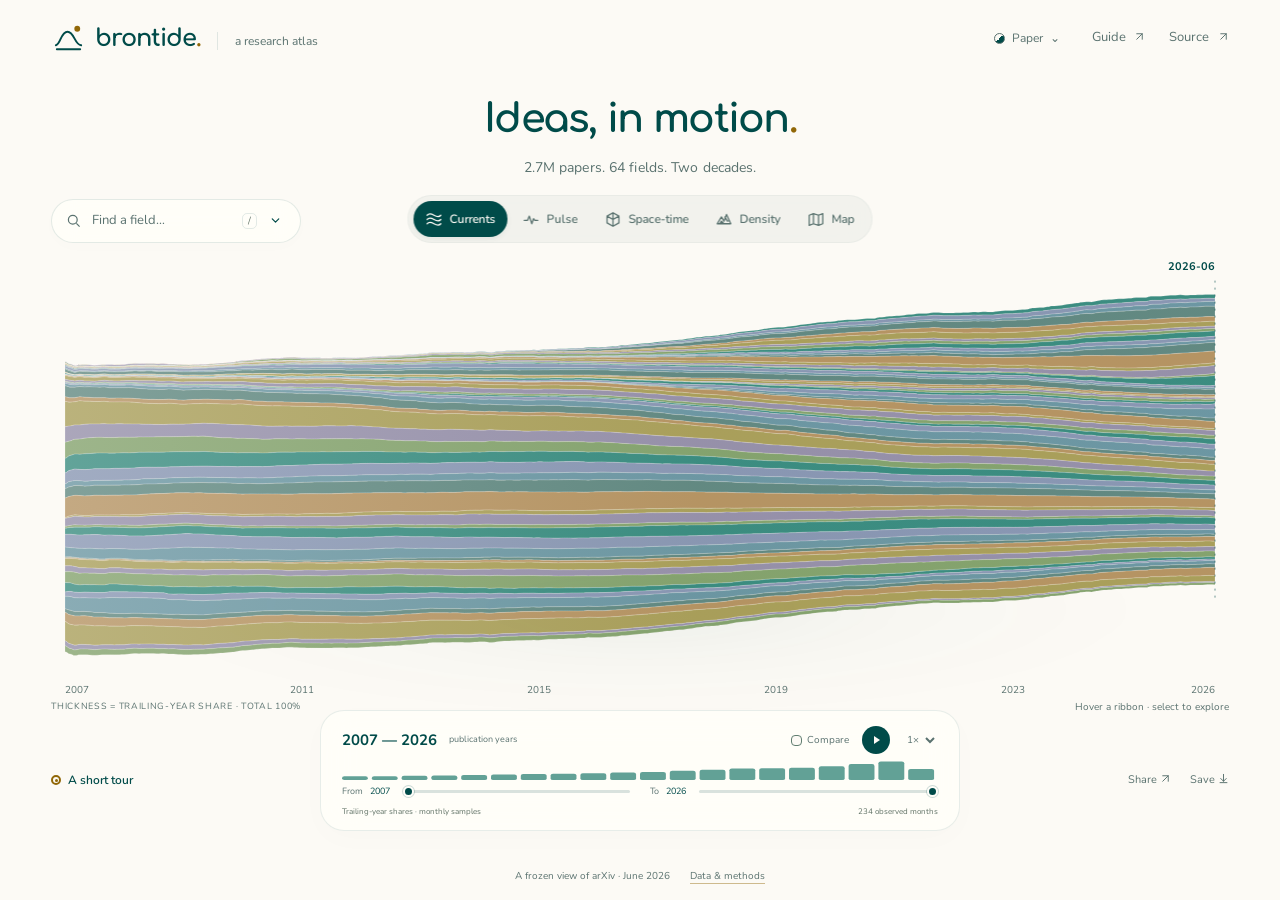
==== commit aa672e2e: "Add a Pulse view: how far the mix of research turns Each month compares a trailing year of arXiv pap" ====
--- a/index.html
+++ b/index.html
@@ -28,6 +28,12 @@
         <canvas id="currents-canvas" aria-hidden="true" hidden></canvas>
         <svg id="currents-interaction" role="group" aria-label="Monthly research shares. Use up and down arrows for fields, left and right for months, and Enter for details." hidden></svg>
         <div id="currents-status" class="sr-only" role="status" aria-live="polite"></div>
+        <div class="pulse-view" id="pulse-view" hidden>
+          <svg id="pulse-chart" class="pulse-chart" tabindex="0" role="img" aria-label="Year-over-year turning of the field mix"></svg>
+          <svg id="pulse-compass" class="pulse-compass" role="img" aria-label="Trajectory of the yearly field mix"></svg>
+          <div id="pulse-movers" class="pulse-movers" role="group" aria-label="Largest contributions to the selected turn"></div>
+          <div id="pulse-status" class="sr-only" role="status" aria-live="polite"></div>
+        </div>
         <div class="map-labels" id="map-labels" aria-hidden="true"></div>
         <div class="axis-labels" id="axis-labels" aria-hidden="true"></div>
         <div class="map-tooltip" id="map-tooltip" hidden></div>
@@ -39,6 +45,7 @@
       </div>
       <div class="view-controls" role="group" aria-label="Visualization mode">
         <button data-view="currents" aria-pressed="false"><svg viewBox="0 0 20 20" aria-hidden="true"><path d="M2 5c5-6 11 6 16 0M2 10c5-6 11 6 16 0M2 15c5-6 11 6 16 0"/></svg>Currents</button>
+        <button data-view="pulse" aria-pressed="false"><svg viewBox="0 0 20 20" aria-hidden="true"><path d="M2 11h4l2-5 3 9 2-6 1.5 2H18"/></svg>Pulse</button>
         <button data-view="space" class="active" aria-pressed="true"><svg viewBox="0 0 20 20" aria-hidden="true"><path d="m10 2 7 4v8l-7 4-7-4V6Zm0 0v8m7-4-7 4-7-4m7 4v8"/></svg>Space-time</button>
         <button data-view="terrain" aria-pressed="false"><svg viewBox="0 0 20 20" aria-hidden="true"><path d="m2 15 5-8 3 5 3-8 5 11ZM5 15l2-3 3 3m1-8 3 5 2-1"/></svg>Density</button>
         <button data-view="map" aria-pressed="false"><svg viewBox="0 0 20 20" aria-hidden="true"><path d="m2 5 5-2 6 2 5-2v12l-5 2-6-2-5 2Zm5-2v12m6-10v12"/></svg>Map</button>
@@ -82,7 +89,7 @@
   </main>
   <footer class="site-footer"><span>A frozen view of arXiv · <span id="footer-date">June 2026</span></span><button class="inline-link" id="evidence-open">Data &amp; methods</button></footer>
   <div class="toast" id="toast" role="status" aria-live="polite"></div>
-  <dialog id="method-dialog" aria-labelledby="method-title"><div class="dialog-heading"><span class="eyebrow">A FIELD GUIDE</span><button class="icon-button" id="method-close" aria-label="Close map guide">×</button></div><h2 id="method-title">A little context.</h2><p class="dialog-lead">Real papers, a fixed map, and a few useful limits.</p><div class="method-grid"><section><h3>Reading the currents</h3><p>Each ribbon is one territory. At each month, its vertical thickness is the territory’s paper count over the trailing 12 months divided by the corpus count over the same window. These are count-weighted shares, not an average of percentages. All 64 ribbons sum to 100%. Early 2007 uses the available 1–11 months; no earlier observations are invented. The 234 observations run from January 2007 through June 2026. The final year is partial.</p><p>The territory order is fixed by ID. A data-derived wiggle baseline minimizes visual movement; it is only a layout choice. Position and color do not encode transfers, citations, or influence between fields. Adjacent trailing-window values are joined by a smooth, nonnegative interpolation. Hover, focus, or tap for the exact window and its count-weighted share, alongside the raw monthly count and share. Search gives access to even the thinnest ribbons.</p><p>The year sliders highlight a window while keeping the full chronology in view. The playhead marks the final available month of the selected year. Currents uses observations only; the separate territory chart contains the archived forecast experiment.</p></section><section><h3>What the axes mean</h3><p>Horizontal position is a fixed PCA → UMAP projection of SPECTER2 paper embeddings. Nearby dots often describe related work, but projected distances and apparent gaps are not calibrated semantic measurements. Clustering uses the 50-dimensional PCA space.</p><p>In <b>space-time</b>, height is publication year. In <b>density</b>, height is a smoothed, normalized concentration of the sampled points in the selected window. Density is neither paper quality nor a forecast.</p></section><section><h3>What you are seeing</h3><p id="method-sample">The map displays a stratified sample of the frozen arXiv corpus. Counts and monthly histories use aggregate artifacts, not dot counts.</p><p>Map points have annual dates; charts retain monthly resolution. The final year is partial. Topic names are generated descriptions, not an authoritative taxonomy. Representative titles may come from outside the selected window.</p><p>Microregion series can be inspected within a territory. The public point sample has only superregion assignments, so microregion selection does not relabel or relocate dots.</p></section><section><h3>Window and comparison</h3><p>The sliders filter publication years. Compare retains papers before the selected window as a muted baseline and highlights papers in the window. The chart marks the same window; percentage-point changes compare mean observed monthly shares in the endpoint years.</p><p>This is retrospective exploration: the display projection was fitted using the full frozen corpus. Moving the year does not create a historically refitted model.</p></section><section><h3>Forecasts and evaluation</h3><p>Forecasts begin after June 2026 and use the committed production model, SmoothedMomentum. They are independent projections, not jointly normalized across regions, and are experimental extrapolations rather than promises. The frozen selection procedure beat its momentum baseline at <b>0 of 3</b> masked cutoffs, missing its ≥2 criterion.</p><p>Published 80% intervals failed the calibration criterion; the explorer does not present them as calibrated uncertainty. The frozen result and its scope remain in the repository.</p><a href="https://github.com/numberingeometry/brontide/blob/main/docs/DATA.md" target="_blank" rel="noopener">Read the data guide <svg class="inline-icon" viewBox="0 0 16 16" aria-hidden="true"><path d="M4 12 12 4M4 4h8v8"/></svg></a></section></div><div class="controls-guide"><strong>Make it yours</strong><span>Currents: ↑/↓ fields, ←/→ months, Enter details. Maps: drag to orbit, Shift/right-drag to pan, scroll/pinch to zoom, arrows to orbit, +/− to zoom, Home to reset. / search · Escape clear</span></div><p class="build-note" id="build-note"></p></dialog>
+  <dialog id="method-dialog" aria-labelledby="method-title"><div class="dialog-heading"><span class="eyebrow">A FIELD GUIDE</span><button class="icon-button" id="method-close" aria-label="Close map guide">×</button></div><h2 id="method-title">A little context.</h2><p class="dialog-lead">Real papers, a fixed map, and a few useful limits.</p><div class="method-grid"><section><h3>Reading the currents</h3><p>Each ribbon is one territory. At each month, its vertical thickness is the territory’s paper count over the trailing 12 months divided by the corpus count over the same window. These are count-weighted shares, not an average of percentages. All 64 ribbons sum to 100%. Early 2007 uses the available 1–11 months; no earlier observations are invented. The 234 observations run from January 2007 through June 2026. The final year is partial.</p><p>The territory order is fixed by ID. A data-derived wiggle baseline minimizes visual movement; it is only a layout choice. Position and color do not encode transfers, citations, or influence between fields. Adjacent trailing-window values are joined by a smooth, nonnegative interpolation. Hover, focus, or tap for the exact window and its count-weighted share, alongside the raw monthly count and share. Search gives access to even the thinnest ribbons.</p><p>The year sliders highlight a window while keeping the full chronology in view. The playhead marks the final available month of the selected year. Currents uses observations only; the separate territory chart contains the archived forecast experiment.</p></section><section><h3>Feeling the pulse</h3><p>Pulse asks how far the mix of fields changed between one trailing year and the year before it. Shares become a point on a sphere by taking square roots; the angle between two such points is the Bhattacharyya angle (half the Fisher–Rao distance). It is zero when every field kept its share, and it ignores how many papers were posted in total.</p><p>The dark line uses the 64 territories; the light one uses the 1,024 microregions, so the gap is turnover inside territories. Finite counts make every comparison look busier than it is, most of all for small microregions. Each angle carries a deterministic first-order correction for that noise, computed exactly from binomial moments; the dotted line shows the no-change noise level. “What moved” splits the territory turn into nonnegative parts that add to 100%.</p><p>The long turn shows the calendar-year compositions, 2007–2025, projected flat onto their two main directions of change. Pulse describes arXiv’s composition, which also shifts when whole communities start or stop posting there. It is not a measure of progress, quality, or influence, and peak labels name only the largest contributor.</p></section><section><h3>What the axes mean</h3><p>Horizontal position is a fixed PCA → UMAP projection of SPECTER2 paper embeddings. Nearby dots often describe related work, but projected distances and apparent gaps are not calibrated semantic measurements. Clustering uses the 50-dimensional PCA space.</p><p>In <b>space-time</b>, height is publication year. In <b>density</b>, height is a smoothed, normalized concentration of the sampled points in the selected window. Density is neither paper quality nor a forecast.</p></section><section><h3>What you are seeing</h3><p id="method-sample">The map displays a stratified sample of the frozen arXiv corpus. Counts and monthly histories use aggregate artifacts, not dot counts.</p><p>Map points have annual dates; charts retain monthly resolution. The final year is partial. Topic names are generated descriptions, not an authoritative taxonomy. Representative titles may come from outside the selected window.</p><p>Microregion series can be inspected within a territory. The public point sample has only superregion assignments, so microregion selection does not relabel or relocate dots.</p></section><section><h3>Window and comparison</h3><p>The sliders filter publication years. Compare retains papers before the selected window as a muted baseline and highlights papers in the window. The chart marks the same window; percentage-point changes compare mean observed monthly shares in the endpoint years.</p><p>This is retrospective exploration: the display projection was fitted using the full frozen corpus. Moving the year does not create a historically refitted model.</p></section><section><h3>Forecasts and evaluation</h3><p>Forecasts begin after June 2026 and use the committed production model, SmoothedMomentum. They are independent projections, not jointly normalized across regions, and are experimental extrapolations rather than promises. The frozen selection procedure beat its momentum baseline at <b>0 of 3</b> masked cutoffs, missing its ≥2 criterion.</p><p>Published 80% intervals failed the calibration criterion; the explorer does not present them as calibrated uncertainty. The frozen result and its scope remain in the repository.</p><a href="https://github.com/numberingeometry/brontide/blob/main/docs/DATA.md" target="_blank" rel="noopener">Read the data guide <svg class="inline-icon" viewBox="0 0 16 16" aria-hidden="true"><path d="M4 12 12 4M4 4h8v8"/></svg></a></section></div><div class="controls-guide"><strong>Make it yours</strong><span>Currents: ↑/↓ fields, ←/→ months, Enter details. Pulse: ←/→ months, Page Up/Down years, Enter opens the largest mover. Maps: drag to orbit, Shift/right-drag to pan, scroll/pinch to zoom, arrows to orbit, +/− to zoom, Home to reset. / search · Escape clear</span></div><p class="build-note" id="build-note"></p></dialog>
   <noscript><div class="noscript-notice">This interactive atlas needs JavaScript. <a href="figures/frontier-map.png">View the static research map</a> or <a href="https://github.com/numberingeometry/brontide">read the methods and reproducible results</a>.</div></noscript>
   <script type="module" src="web/app.js"></script>
 </body>
--- a/web/styles.css
+++ b/web/styles.css
@@ -33,3 +33,26 @@
 @media(max-width:360px){#theme-name{display:none}.theme-menu summary{gap:3px}.site-header nav{gap:7px}.view-controls button{padding:9px 10px;font-size:10px}.stage-heading h1{font-size:27px}.stage-heading p{font-size:10px}}
 
 .current-observation{border-top:1px solid var(--line);padding:10px 0 5px;margin:0 0 10px}.current-observation p{display:flex;flex-wrap:wrap;align-items:baseline;gap:2px 8px;margin:0 0 9px;font-size:10px}.current-observation b{font-weight:700;color:var(--ink)}.current-observation span{margin-left:auto;color:var(--muted);font-size:9px}.current-observation small{flex-basis:100%;color:var(--muted);font-size:9px}
+/* Pulse view */
+.pulse-view{position:absolute;left:65px;right:65px;top:184px;bottom:180px;display:grid;grid-template-columns:minmax(0,1.75fr) minmax(250px,1fr);grid-template-rows:minmax(150px,1fr) auto;column-gap:46px;row-gap:12px;z-index:1}
+.pulse-view[hidden]{display:none}
+.pulse-chart{grid-column:1;grid-row:1/span 2;width:100%;height:100%;overflow:visible;font-family:var(--sans);cursor:crosshair;border-radius:14px;outline:none;touch-action:pan-y}
+.pulse-chart:focus-visible{box-shadow:0 0 0 2px color-mix(in srgb,var(--gold) 55%,transparent)}
+.pulse-compass{grid-column:2;grid-row:1;width:100%;height:100%;overflow:visible;font-family:var(--sans)}
+.pulse-movers{grid-column:2;grid-row:2;display:flex;flex-direction:column;gap:1px;font-size:11.5px;color:var(--ink)}
+.pulse-movers-head{display:flex;justify-content:space-between;align-items:baseline;margin-bottom:4px;font-size:9px;font-weight:700;letter-spacing:1px;color:var(--muted)}
+.pulse-movers-head small{font-weight:600;letter-spacing:0;font-size:10px}
+.pulse-movers button{display:grid;grid-template-columns:9px minmax(0,1fr) 12px 58px 30px;align-items:center;gap:8px;padding:4px 8px;border-radius:11px;background:transparent;color:var(--ink);text-align:left;font-size:11.5px;transition:background .15s}
+.pulse-movers button:hover,.pulse-movers button:focus-visible{background:color-mix(in srgb,var(--wash) 85%,transparent)}
+.pulse-movers i{width:9px;height:9px;border-radius:50%;display:block}
+.pulse-name{white-space:nowrap;overflow:hidden;text-overflow:ellipsis}
+.pulse-dir{font-weight:700;text-align:center}.pulse-dir.up{color:var(--gold)}.pulse-dir.down{color:var(--muted)}
+.pulse-bar{height:6px;border-radius:4px;background:color-mix(in srgb,var(--history) 12%,transparent);overflow:hidden}
+.pulse-bar b{display:block;height:100%;border-radius:4px;background:color-mix(in srgb,var(--history) 70%,transparent)}
+.pulse-pct{text-align:right;color:var(--muted);font-variant-numeric:tabular-nums}
+.pulse-movers p{margin:5px 8px 0;font-size:9.5px;color:var(--quiet)}
+.pulse-active .inspector{top:184px}
+.pulse-active .scene:before{top:54%;height:28%;left:8%;right:8%;opacity:.4}
+@media(min-width:1001px){.detail-open .pulse-view{right:calc(365px + 4%);grid-template-columns:minmax(0,1.5fr) minmax(220px,1fr);column-gap:30px}}
+@media(max-width:1000px){.pulse-view{left:25px;right:25px;top:181px;column-gap:28px}}
+@media(max-width:620px){.pulse-view{left:16px;right:16px;top:280px;bottom:196px;grid-template-columns:1fr;grid-template-rows:minmax(170px,1fr) auto}.pulse-chart{grid-row:1}.pulse-compass{display:none}.pulse-movers{grid-column:1;grid-row:2}.pulse-movers button:nth-of-type(n+4),.pulse-movers p{display:none}.pulse-active .inspector{top:auto}.pulse-active .view-caption{display:none}}
